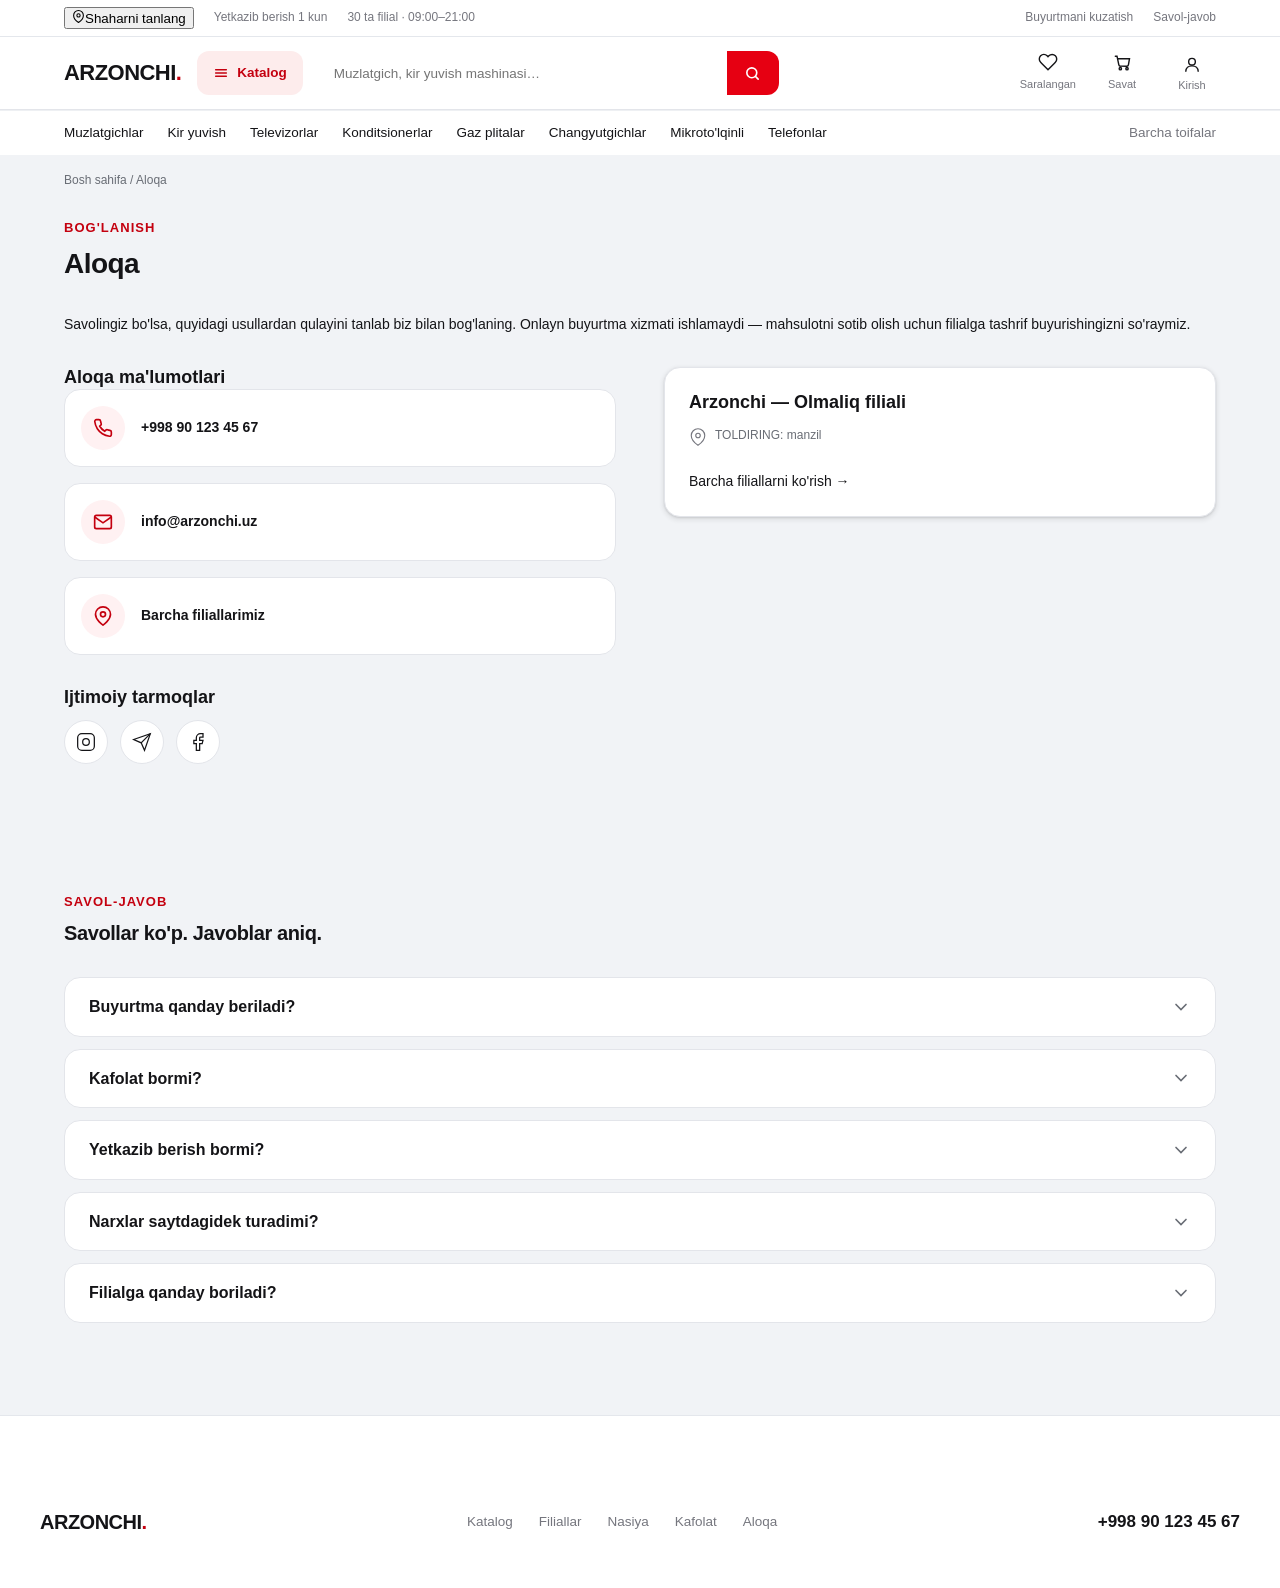
==== aloqa.html @ 521cc1b5 "Arzonchi sayti — Vercel uchun (statik, mijoz ma'lumotisiz)" ====
<!DOCTYPE html>
<html lang="uz">
<head>
  <meta charset="UTF-8">
  <meta name="viewport" content="width=device-width, initial-scale=1.0">
  <title>Aloqa — Arzonchi</title>
  <meta name="description" content="Arzonchi bilan bog'lanish — telefon, elektron pochta va ijtimoiy tarmoqlar orqali murojaat qiling.">
  <link rel="stylesheet" href="css/style.css">
  <link rel="stylesheet" href="css/ilova.css">
</head>
<body data-sahifa="aloqa">

  <!-- ══ XIZMAT QATORI (Dizayner TZ 03) ══ -->
  <div class="xizmat-qatori">
    <div class="konteyner xizmat-ichki">
      <div class="xizmat-chap">
        <button type="button" class="xizmat-shahar" data-shahar-tugma aria-label="Shaharni tanlash"><svg width="13" height="13" viewBox="0 0 24 24" fill="none" stroke="currentColor" stroke-width="2"><path d="M21 10c0 7-9 13-9 13s-9-6-9-13a9 9 0 0 1 18 0z"/><circle cx="12" cy="10" r="3"/></svg><span data-manzil-matn>Toshkent</span></button>
        <span>Yetkazib berish 1 kun</span>
        <span>30 ta filial · 09:00–21:00</span>
      </div>
      <div class="xizmat-ong">
        <a href="savat.html">Buyurtmani kuzatish</a>
        <a href="aloqa.html">Savol-javob</a>
      </div>
    </div>
  </div>

  <!-- ══ HEADER (Katalog tugmasi + qidiruv header ichida) ══ -->
  <header class="sayt-header">
    <div class="konteyner header-ichki">
      <a href="index.html" class="logo" aria-label="Arzonchi bosh sahifasi">ARZONCHI<span class="logo-nuqta">.</span></a>
      <a href="katalog.html" class="katalog-tugma"><svg width="16" height="16" viewBox="0 0 24 24" fill="none" stroke="currentColor" stroke-width="2.2" stroke-linecap="round"><path d="M4 7h16M4 12h16M4 17h16"/></svg>Katalog</a>
      <form class="header-qidiruv" action="katalog.html" method="get" role="search">
        <input type="search" name="q" placeholder="Muzlatgich, kir yuvish mashinasi…" aria-label="Qidiruv">
        <button type="submit" aria-label="Qidirish"><svg width="17" height="17" viewBox="0 0 24 24" fill="none" stroke="currentColor" stroke-width="2.3" stroke-linecap="round"><circle cx="11" cy="11" r="7"/><path d="M20 20l-3.5-3.5"/></svg></button>
      </form>
      <div class="header-bosh"></div>
      <div class="header-ong">
        <a href="saralangan.html" class="dokon-ikonka" aria-label="Saralanganlar">
          <svg viewBox="0 0 24 24" fill="none" stroke="currentColor" stroke-width="1.7"><path d="M20.84 4.61a5.5 5.5 0 0 0-7.78 0L12 5.67l-1.06-1.06a5.5 5.5 0 0 0-7.78 7.78l1.06 1.06L12 21.23l7.78-7.78 1.06-1.06a5.5 5.5 0 0 0 0-7.78z"/></svg><span>Saralangan</span><span class="dokon-badge" data-saralangan-soni hidden>0</span>
        </a>
        <a href="savat.html" class="dokon-ikonka" aria-label="Savat">
          <svg viewBox="0 0 24 24" fill="none" stroke="currentColor" stroke-width="1.7" stroke-linecap="round"><path d="M4 5h2l2.2 10.4a2 2 0 0 0 2 1.6h7.5a2 2 0 0 0 2-1.6L21 8H7"/><circle cx="10" cy="20" r="1.4"/><circle cx="18" cy="20" r="1.4"/></svg><span>Savat</span><span class="dokon-badge" data-savat-soni hidden>0</span>
        </a>
        <button type="button" class="dokon-ikonka" data-hisob-tugma aria-label="Hisobim">
          <svg viewBox="0 0 24 24" fill="none" stroke="currentColor" stroke-width="1.7"><circle cx="12" cy="8" r="4"/><path d="M4.5 20c0-4.4 3.4-7 7.5-7s7.5 2.6 7.5 7"/></svg><span data-hisob-nom>Kirish</span>
        </button>
        <button type="button" class="hamburger-tugma" aria-label="Menyuni ochish" aria-expanded="false">
          <svg class="ikon-och" width="24" height="24" viewBox="0 0 24 24" fill="none" stroke="currentColor" stroke-width="2" stroke-linecap="round"><line x1="3" y1="6" x2="21" y2="6"/><line x1="3" y1="12" x2="21" y2="12"/><line x1="3" y1="18" x2="21" y2="18"/></svg>
          <svg class="ikon-yop" width="24" height="24" viewBox="0 0 24 24" fill="none" stroke="currentColor" stroke-width="2" stroke-linecap="round"><line x1="18" y1="6" x2="6" y2="18"/><line x1="6" y1="6" x2="18" y2="18"/></svg>
        </button>
      </div>
    </div>
  </header>

  <!-- ══ KATEGORIYA QATORI ══ -->
  <nav class="kategoriya-qatori" aria-label="Kategoriyalar">
    <div class="konteyner kategoriya-ichki">
      <a href="katalog.html?kategoriya=muzlatgich">Muzlatgichlar</a>
      <a href="katalog.html?kategoriya=kir-yuvish-mashinasi">Kir yuvish</a>
      <a href="katalog.html?kategoriya=televizor">Televizorlar</a>
      <a href="katalog.html?kategoriya=konditsioner">Konditsionerlar</a>
      <a href="katalog.html?kategoriya=gaz-plita">Gaz plitalar</a>
      <a href="katalog.html?kategoriya=changyutgich">Changyutgichlar</a>
      <a href="katalog.html?kategoriya=mikrotolqinli-pech">Mikroto'lqinli</a>
      <a href="katalog.html?kategoriya=telefon">Telefonlar</a>
      <a href="katalog.html" class="kategoriya-barcha">Barcha toifalar</a>
    </div>
  </nav>

  <div class="konteyner">
    <div class="breadcrumb"><a href="index.html">Bosh sahifa</a> / Aloqa</div>
  </div>

  <section class="bolim bolim-tepasi-kichik">
    <div class="konteyner">
      <div class="bolim-sarlavha">
        <div class="bolim-sarlavha-matn">
          <span class="bolim-yorliq">Bog'lanish</span>
          <h1>Aloqa</h1>
        </div>
      </div>
      <p>Savolingiz bo'lsa, quyidagi usullardan qulayini tanlab biz bilan bog'laning. Onlayn buyurtma xizmati ishlamaydi — mahsulotni sotib olish uchun filialga tashrif buyurishingizni so'raymiz.</p>

      <div class="ikki-ustun oraliq-ustki-katta">
        <div>
          <h3>Aloqa ma'lumotlari</h3>
          <div class="aloqa-royxat">
            <a href="tel:+998901234567" class="aloqa-band">
              <span class="aloqa-ikon">
                <svg width="20" height="20" viewBox="0 0 24 24" fill="none" stroke="currentColor" stroke-width="2"><path d="M22 16.92v3a2 2 0 0 1-2.18 2 19.79 19.79 0 0 1-8.63-3.07 19.5 19.5 0 0 1-6-6 19.79 19.79 0 0 1-3.07-8.67A2 2 0 0 1 4.11 2h3a2 2 0 0 1 2 1.72c.13.96.36 1.9.7 2.81a2 2 0 0 1-.45 2.11L8.09 9.91a16 16 0 0 0 6 6l1.27-1.27a2 2 0 0 1 2.11-.45c.91.34 1.85.57 2.81.7A2 2 0 0 1 22 16.92z"/></svg>
              </span>
              <span>+998 90 123 45 67</span>
            </a>
            <a href="mailto:info@arzonchi.uz" class="aloqa-band">
              <span class="aloqa-ikon">
                <svg width="20" height="20" viewBox="0 0 24 24" fill="none" stroke="currentColor" stroke-width="2"><rect x="2" y="4" width="20" height="16" rx="2"/><path d="m22 6-10 7L2 6"/></svg>
              </span>
              <span>info@arzonchi.uz</span>
            </a>
            <a href="filiallar.html" class="aloqa-band">
              <span class="aloqa-ikon">
                <svg width="20" height="20" viewBox="0 0 24 24" fill="none" stroke="currentColor" stroke-width="2"><path d="M21 10c0 7-9 13-9 13s-9-6-9-13a9 9 0 0 1 18 0z"/><circle cx="12" cy="10" r="3"/></svg>
              </span>
              <span>Barcha filiallarimiz</span>
            </a>
          </div>

          <h3 class="oraliq-ustki-katta">Ijtimoiy tarmoqlar</h3>
          <div class="ijtimoiy-tarmoq-royxat">
            <a href="#" aria-label="Instagram"><svg width="20" height="20" viewBox="0 0 24 24" fill="none" stroke="currentColor" stroke-width="1.5"><rect x="2" y="2" width="20" height="20" rx="5"/><circle cx="12" cy="12" r="4"/><line x1="17.5" y1="6.5" x2="17.5" y2="6.5"/></svg></a>
            <a href="#" aria-label="Telegram"><svg width="20" height="20" viewBox="0 0 24 24" fill="none" stroke="currentColor" stroke-width="1.5"><path d="m22 2-7 20-4-9-9-4Z"/><path d="M22 2 11 13"/></svg></a>
            <a href="#" aria-label="Facebook"><svg width="20" height="20" viewBox="0 0 24 24" fill="none" stroke="currentColor" stroke-width="1.5"><path d="M18 2h-3a5 5 0 0 0-5 5v3H7v4h3v8h4v-8h3l1-4h-4V7a1 1 0 0 1 1-1h3Z"/></svg></a>
          </div>
        </div>

        <div id="aloqa-xarita-blok" class="filial-karta">
          <!-- js/umumiy.js orqali js/malumotlar-filial.js asosida to'ldiriladi -->
        </div>
      </div>
    </div>
  </section>

  <section class="bolim">
    <div class="konteyner">
      <div class="bolim-sarlavha">
        <div class="bolim-sarlavha-matn">
          <span class="bolim-yorliq">Savol-javob</span>
          <!-- KONTENT EGASI TASDIQLAYDI: sarlavha namunasi -->
          <h2>Savollar ko'p. Javoblar aniq.</h2>
        </div>
      </div>
      <div class="faq-royxat">
        <details class="faq-band">
          <summary>Buyurtma qanday beriladi?<svg class="faq-chevron" width="20" height="20" viewBox="0 0 24 24" fill="none" stroke="currentColor" stroke-width="2" stroke-linecap="round"><path d="m6 9 6 6 6-6"/></svg></summary>
          <div class="faq-javob">
            <!-- KONTENT EGASI TASDIQLAYDI -->
            <p>Saytda onlayn buyurtma yo'q — bu vitrina. Mahsulotni tanlang, "Qo'ng'iroq qilish" tugmasi orqali bog'laning yoki yaqin filialga keling.</p>
          </div>
        </details>
        <details class="faq-band">
          <summary>Kafolat bormi?<svg class="faq-chevron" width="20" height="20" viewBox="0 0 24 24" fill="none" stroke="currentColor" stroke-width="2" stroke-linecap="round"><path d="m6 9 6 6 6-6"/></svg></summary>
          <div class="faq-javob">
            <!-- KONTENT EGASI TASDIQLAYDI -->
            <p>Ha. Barcha mahsulotlar ishlab chiqaruvchining rasmiy kafolati bilan sotiladi.</p>
          </div>
        </details>
        <details class="faq-band">
          <summary>Yetkazib berish bormi?<svg class="faq-chevron" width="20" height="20" viewBox="0 0 24 24" fill="none" stroke="currentColor" stroke-width="2" stroke-linecap="round"><path d="m6 9 6 6 6-6"/></svg></summary>
          <div class="faq-javob">
            <!-- KONTENT EGASI TASDIQLAYDI -->
            <p>Mahsulotni filialdan olib ketishingiz mumkin. Yetkazib berish sharti filial bilan kelishiladi.</p>
          </div>
        </details>
        <details class="faq-band">
          <summary>Narxlar saytdagidek turadimi?<svg class="faq-chevron" width="20" height="20" viewBox="0 0 24 24" fill="none" stroke="currentColor" stroke-width="2" stroke-linecap="round"><path d="m6 9 6 6 6-6"/></svg></summary>
          <div class="faq-javob">
            <!-- KONTENT EGASI TASDIQLAYDI -->
            <p>Saytdagi narx va qoldiq muntazam yangilanib turadi; aniq narxni filialda ham tasdiqlab olasiz.</p>
          </div>
        </details>
        <details class="faq-band">
          <summary>Filialga qanday boriladi?<svg class="faq-chevron" width="20" height="20" viewBox="0 0 24 24" fill="none" stroke="currentColor" stroke-width="2" stroke-linecap="round"><path d="m6 9 6 6 6-6"/></svg></summary>
          <div class="faq-javob">
            <!-- KONTENT EGASI TASDIQLAYDI -->
            <p>Filiallar sahifasida har filialning telefoni va joylashuv havolasi (Telegram/xarita) berilgan.</p>
          </div>
        </details>
      </div>
    </div>
  </section>

  <footer class="sayt-footer sayt-footer--yangi">
    <div class="konteyner footer-yangi-ichki">
      <div class="footer-yangi-logo">ARZONCHI<span class="logo-nuqta">.</span></div>
      <nav class="footer-yangi-havola" aria-label="Footer havolalar">
        <a href="katalog.html">Katalog</a>
        <a href="filiallar.html">Filiallar</a>
        <a href="katalog.html">Nasiya</a>
        <a href="biz-haqimizda.html">Kafolat</a>
        <a href="aloqa.html">Aloqa</a>
      </nav>
      <a href="tel:+998901234567" class="footer-yangi-tel">+998 90 123 45 67</a>
    </div>
  </footer>

  <script src="js/malumotlar-mahsulot.js"></script>
  <script src="js/malumotlar-kategoriya.js"></script>
  <script src="js/malumotlar-filial.js"></script>
  <script src="js/malumotlar-qoshimcha.js"></script>
  <script src="js/umumiy.js"></script>
  <script src="js/do-kon.js"></script>
  <script src="js/qidiruv.js"></script>
  <script src="js/ilova.js"></script>
  <script src="js/harakat.js"></script>
  <nav class="mobil-panel" aria-label="Tezkor navigatsiya">
    <a href="index.html" data-mobil="bosh">
      <svg viewBox="0 0 24 24" fill="none" stroke="currentColor" stroke-width="2"><path d="M3 9l9-7 9 7v11a2 2 0 0 1-2 2H5a2 2 0 0 1-2-2z"/><polyline points="9 22 9 12 15 12 15 22"/></svg>
      <span>Bosh sahifa</span>
    </a>
    <a href="katalog.html" data-mobil="katalog">
      <svg viewBox="0 0 24 24" fill="none" stroke="currentColor" stroke-width="2"><line x1="3" y1="6" x2="21" y2="6"/><line x1="3" y1="12" x2="21" y2="12"/><line x1="3" y1="18" x2="21" y2="18"/></svg>
      <span>Katalog</span>
    </a>
    <a href="saralangan.html" data-mobil="saralangan">
      <svg viewBox="0 0 24 24" fill="none" stroke="currentColor" stroke-width="2"><path d="M20.84 4.61a5.5 5.5 0 0 0-7.78 0L12 5.67l-1.06-1.06a5.5 5.5 0 0 0-7.78 7.78l1.06 1.06L12 21.23l7.78-7.78 1.06-1.06a5.5 5.5 0 0 0 0-7.78z"/></svg>
      <span>Saralangan</span>
      <span class="dokon-badge" data-saralangan-soni hidden>0</span>
    </a>
    <a href="savat.html" data-mobil="savat">
      <svg viewBox="0 0 24 24" fill="none" stroke="currentColor" stroke-width="2"><circle cx="9" cy="21" r="1"/><circle cx="20" cy="21" r="1"/><path d="M1 1h4l2.68 13.39a2 2 0 0 0 2 1.61h9.72a2 2 0 0 0 2-1.61L23 6H6"/></svg>
      <span>Savat</span>
      <span class="dokon-badge" data-savat-soni hidden>0</span>
    </a>
    <a href="#" data-hisob-tugma data-mobil="hisob">
      <svg viewBox="0 0 24 24" fill="none" stroke="currentColor" stroke-width="2"><path d="M20 21v-2a4 4 0 0 0-4-4H8a4 4 0 0 0-4 4v2"/><circle cx="12" cy="7" r="4"/></svg>
      <span data-hisob-nom>Kirish</span>
    </a>
  </nav>
</body>
</html>
---- css/style.css ----
/* =======================================================================
   ARZONCHI — UMUMIY STIL FAYLI (css/style.css)
   Brend: Light Premium / Bold Red Accent — qizil (#E60012) + oq + qora.
   Barcha sahifalar shu bitta faylni ishlatadi.
   ======================================================================= */

/* -----------------------------------------------------------------
   0. RESET / ASOS
------------------------------------------------------------------ */
*,
*::before,
*::after {
  box-sizing: border-box;
}

html {
  scroll-behavior: smooth;
}

body {
  margin: 0;
  overflow-x: hidden;
}

img {
  max-width: 100%;
  display: block;
}

a {
  text-decoration: none;
  color: inherit;
}

ul {
  margin: 0;
  padding: 0;
  list-style: none;
}

button {
  font-family: inherit;
  cursor: pointer;
}

input,
select {
  font-family: inherit;
}

/* -----------------------------------------------------------------
   1. DIZAYN TOKENLARI (o'lchangan qiymatlar — DIZAYN.md, band 2)
------------------------------------------------------------------ */
:root {
  /* ═══════════════ 1-QATLAM: PRIMITIVLAR (xom ranglar) ═══════════════ */
  /* Bu qatlamni komponentlarda TO'G'RIDAN-TO'G'RI ISHLATMANG.           */
  /* Raqam = yorug'lik darajasi: kichik = to'q, katta = och.             */

  /* Qizil shkala — brend.
     ⚠️ IKKITA ROL (DIZAYN.md 14.1, ega tasdig'i 2026-09-09):
       to'ldirilgan YUZA  -> --qizil-50 (#E60012), ustida oq matn 4.80 ✓
       QIZIL MATN/IKONKA  -> --qizil-45 (#C4000F), eng yomon fonda 5.44 ✓
     #E60012 ni MATN qilib ishlatish faqat oq fonda o'tadi (4.80);
     sahifa fonida 4.32, tintda 4.20, yo'lakchada 4.17 — AA dan past.
     Hover YORUG'LASHMAYDI, QORAYADI. */
  --qizil-40:  #B8000E;   /* BOSILGAN holat — oq matn 6.90 */
  --qizil-45:  #C4000F;   /* ★ QIZIL MATN va IKONKA + hover — oq matn 6.26 */
  --qizil-50:  #E60012;   /* ★ BREND — faqat TO'LDIRILGAN YUZA */
  --qizil-55:  #C4000F;   /* BEKOR QILINDI (eski #F5121F, oq matn 4.21 — AA dan past).
                             Eski kod buzilmasin uchun --qizil-45 ga bog'landi. */
  --qizil-90:  #FFD6DA;   /* och tint — chegara/belgi */
  --qizil-97:  #FFF1F2;   /* eng och tint — tanlangan filtr foni */
  --qizil-96:  #FDECEC;   /* TZ tint (XIT/tanlov foni) — yangi, ulanmagan */

  /* Neytral shkala — ozgina sovuq (texnika do'koni hissi, Uzum saboqi) */
  --kul-10:   #0E0F12;
  --kul-15:   #141417;   /* ★ asosiy matn, quyuq bo'lim, footer */
  --kul-25:   #26282E;
  --kul-35:   #45474F;
  --kul-55:   #696D75;   /* ★ ikkinchi darajali matn — eski #6C6D75 kulrang
                            yo'lakchada 4.47 berardi (me'yorga 0.03 yetmasdi);
                            yangisi 4.51 ✓ (DIZAYN.md 14.1) */
  --kul-58:   #75767E;   /* uchinchi darajali matn — OQ yuzada AA (4.52:1) */
  --kul-65:   #8A8B93;   /* "mavjud emas" grafit */
  --kul-75:   #B9BAC2;   /* uchinchi darajali (mahsulot kodi) */
  --kul-85:   #D5D7DD;
  --kul-90:   #E3E5EA;   /* chegara */
  --kul-94:   #EDEFF3;   /* kulrang yo'lakcha — tema tugmasi, neytral yorliq
                            (eski #EDEEF2 — TZ 01 §1.1 o'lchoviga keltirildi) */
  --kul-96:   #F1F3F6;   /* ★ sahifa foni (TZ 01 §1.1 o'lchovi) */
  --kul-97:   #F4F6F8;   /* yuza-ichki (ikkilamchi blok, stepper) — TZ */
  --kul-98:   #FAFBFC;   /* yuza-yumshoq (zebra, bo'sh holat) — TZ (eski #F8F9FB) */
  --kul-100:  #FFFFFF;   /* ★ kartochka/sirt */

  /* Yordamchi — FAQAT yorliqlar uchun (qizil byudjetini yemasin) */
  --sariq-50:  #FFB020;  /* yulduzcha, "KAM QOLDI" — ustidagi matn DOIM qora */
  --sariq-95:  #FFF6E5;
  --yashil-45: #0B7A58;  /* ★ TEJAM/"Bepul"/"Punktda" MATNI — oq 4.72 ✓ */
  --yashil-50: #12A150;  /* faqat TO'LDIRILGAN YUZA/ikonka — matn uchun 3.37 ✗ */
  --yashil-95: #E4F5EE;

  /* Holat ranglari (TZ 01 §1.4) — matn/fon juftligi, hammasi AA dan o'tgan */
  --ogoh-matn:    #A34A0A;  --ogoh-fon:    #FFF1E8;   /* 5.37 */
  --ogoh-sarlavha:#7A3A08;                            /* 7.80 */
  --nasiya-matn:  #6B5320;  --nasiya-fon:  #FFF7E8;   /* 6.84 */
  --tayyor-matn:  #8A5A00;  --tayyor-fon:  #FFF4DC;   /* 5.43 */
  --yolda-matn:   #1560BF;  --yolda-fon:   #EAF3FF;   /* 5.43 */
  --neytral-matn: #55585F;  --neytral-fon: #EDEFF3;   /* 6.19 */

  /* Ataylab past kontrast — o'chirilgan boshqaruvlar (WCAG 1.4.3 ozod qiladi).
     ⛔ BULARNI "TUZATMANG": aks holda element ishlaydigandek ko'rinadi. */
  --ochiq-matn:   #B0B5BD;   /* mavjud emas varianti, ishlamaydigan maydon */
  --ochiq-belgi:  #C3C7CE;   /* o'chgan −/+ tugmasi */

  /* ═══════════════ 2-QATLAM: SEMANTIK (rangning VAZIFASI) ═══════════════ */
  /* Komponentlar FAQAT shu qatlamni ishlatadi.                            */

  /* — Yuzalar: chuqurlik soya bilan emas, POG'ONA bilan (Material 3 saboqi) */
  --yuza-sahifa:      var(--kul-96);   /* <body> */
  --yuza-karta:       var(--kul-100);  /* kartochka, panel */
  --yuza-ikkilamchi:  var(--kul-97);   /* ichki blok — #F4F6F8 (TZ yuza-ichki) */
  --yuza-yumshoq:     var(--kul-98);   /* #FAFBFC — zebra, bo'sh holat (TZ) */
  --yuza-uchinchi:    var(--kul-94);   /* rasm o'rni, skeleton */
  --yuza-quyuq:       var(--kul-15);   /* footer, quyuq bo'lim */

  /* — Matn (har fon uchun "on-" jufti bor — kontrast avtomatik to'g'ri) */
  --matn-asosiy-rang:   var(--kul-15);
  --matn-ikkinchi:      var(--kul-55);
  --matn-uchinchi:      var(--kul-58);   /* eski qiymat edi: var(--kul-75), 1.93:1 — endi 4.52:1 */
  --matn-bezak-raqam:   var(--kul-65);   /* YANGI: katta/qalin dekorativ raqam uchun (3.08:1) */
  --matn-qizil-ustida:  var(--kul-100);              /* on-red */
  --matn-quyuq-ustida:  var(--kul-100);              /* on-dark, 1-daraja */
  --matn-quyuq-ustida-2: rgba(255, 255, 255, 0.70);  /* on-dark, 2-daraja */
  /* ⚠️ Qizil MATN har doim --qizil-45 (#C4000F). --qizil-50 faqat yuza. */
  --matn-qizil:       var(--qizil-45);  /* ★ har qanday qizil yozuv va SVG shtrix */
  --matn-tejam:       var(--qizil-45);  /* chegirma foizi, "arzonlashdi" — MATN */
  --matn-tejam-yashil: var(--yashil-45); /* tejam summasi, "Bepul", "Punktda" */

  /* — Chegaralar */
  --chegara-nozik:    var(--kul-90);
  --chegara-kuchli:   var(--kul-85);
  --chegara-fokus:    var(--qizil-50);

  /* — Tugma: ASOSIY (qizil) — 4 holat majburiy */
  --tugma-asosiy-rest:      var(--qizil-50);   /* oq matn 4.80 */
  --tugma-asosiy-hover:     var(--qizil-45);   /* QORAYADI — oq matn 6.26 */
  --tugma-asosiy-pressed:   var(--qizil-40);   /* yanada to'q — oq matn 6.90 */
  --tugma-asosiy-ochiq:     var(--kul-85);     /* disabled */
  --tugma-asosiy-matn:      var(--matn-qizil-ustida);

  /* — Tugma: IKKILAMCHI (shaffof qora — har fonda moslashadi, Uzum saboqi) */
  --tugma-ikki-rest:     rgba(20, 20, 23, 0.06);
  --tugma-ikki-hover:    rgba(20, 20, 23, 0.10);
  --tugma-ikki-pressed:  rgba(20, 20, 23, 0.14);
  --tugma-ikki-matn:     var(--matn-asosiy-rang);

  /* — Umumiy holat qatlami (istalgan bosiladigan element uchun) */
  --holat-hover:    rgba(20, 20, 23, 0.05);
  --holat-pressed:  rgba(20, 20, 23, 0.10);

  /* — Yorliqlar (badge) */
  --yorliq-yangi-fon:    var(--kul-15);    --yorliq-yangi-matn:    var(--kul-100);
  --yorliq-xit-fon:      var(--qizil-97);  --yorliq-xit-matn:      var(--qizil-45);  /* 4.37->5.70 AA (TZ 01) */
  --yorliq-kam-fon:      var(--sariq-50);  --yorliq-kam-matn:      var(--kul-15);
  --yorliq-yoq-fon:      var(--kul-94);    --yorliq-yoq-matn:      var(--kul-65);

  /* "Mavjud emas" — brend qizildan ATAYLAB farqli, neytral grafit (band 9) */
  --rang-mavjud-emas:      var(--kul-65);
  --rang-mavjud-emas-fon:  var(--kul-94);

  /* ============ SOYALAR — atigi IKKITA retsept ============ */
  /* Qoida: kartochkada SOYA YO'Q. Soya faqat "suzuvchi" narsalarda:      */
  /* dropdown, modal, sticky header, rasm ustidagi yorliq.                */
  --soya-suzuvchi: 0 2px 4px 2px rgba(20, 20, 23, 0.06),
                   0 1px 2px 0 rgba(20, 20, 23, 0.12);
  --soya-modal:    0 12px 32px -8px rgba(20, 20, 23, 0.28);

  /* ============ SHRIFT ============ */
  --shrift-asosiy: Inter, -apple-system, BlinkMacSystemFont, "Segoe UI", Roboto,
    "Helvetica Neue", Arial, sans-serif;

  /* O'lcham shkalasi (desktop) — v3: marketpleys shkalasi. */
  --matn-h1: 1.75rem;             /* 28px, 700 — bo'lim sarlavhasi ("Mashhur") */
  --matn-h2: 1.25rem;             /* 20px, 700 — katalog/sahifa sarlavhasi */
  --matn-h3: 1.125rem;            /* 18px, 700 — mahsulot sahifasi nomi */
  --matn-h4: 1rem;                /* 16px, 600 — blok sarlavhasi */
  --matn-asosiy: 0.875rem;        /* 14px, 400 — asosiy o'qish o'lchami */
  --matn-kichik: 0.75rem;         /* 12px, 400 */
  --matn-narx-katta: 1.75rem;     /* 28px, 800 — mahsulot sahifasi narxi */
  --matn-narx-kichik: 1.125rem;   /* 18px, 700 — kartochka narxi */
  --matn-nom-karta: 0.8125rem;    /* 13px, 400 — kartochkada mahsulot nomi */
  --matn-yorliq: 0.625rem;        /* 10px, 700, UPPERCASE, tracking 0.04em */
  --matn-eyebrow: 0.8125rem;      /* 13px, 700, UPPERCASE, tracking 0.08em */
  --matn-wordmark: clamp(2.5rem, 6vw, 4.5rem); /* 40-72px — FAQAT bosh sahifa hero */

  /* ============ LAYOUT / ORALIQLAR (8px shkala) ============ */
  --konteyner-max: 1200px;
  --konteyner-padding: 24px;
  --oraliq-1: 4px;
  --oraliq-2: 8px;
  --oraliq-3: 12px;
  --oraliq-4: 16px;
  --oraliq-5: 24px;
  --oraliq-6: 32px;
  --oraliq-7: 48px;
  --oraliq-8: 64px;

  /* ============ RADIUS — v3: ICHMA-ICH KAMAYADI ============ */
  --radius-blok: 24px;        /* katta panel, quyuq bo'lim, hero */
  --radius-kartochka: 16px;   /* mahsulot/filial kartochkasi (TZ 01 §3: eski 20px) */
  --radius-rasm: 12px;        /* kartochka ichidagi rasm */
  --radius-tugma: 12px;       /* ★ PILL EMAS. Marketpleys tugmasi yumaloq-burchakli */
  --radius-maydon: 12px;      /* input, select, qidiruv qutisi */
  --radius-yorliq: 6px;       /* badge, kichik belgi */
  --radius-chip: 999px;       /* YAGONA pill istisnosi: filtr chiplari */

  /* ============ TEZLIK ============ */
  --tezlik: 0.2s ease;
  --tezlik-tez: 0.15s ease;

  /* ═══════════ TZ QO'SHIMCHA TOKENLARI (B1 — TZ 01 to'liq qamrovi) ═══════════ */
  /* Additiv: mavjud tokenlar O'ZGARMAYDI. Bular TZ ning kengaytirilgan     */
  /* chegara/soya/oraliq/radius shkalasini qo'shadi — B2 komponentlari       */
  /* shulardan foydalanadi. Ko'zga ko'rinadigan o'zgarish YO'Q (ulanmagan). */

  /* — Chegara: 2 → 7 daraja (TZ 01 §2) */
  --chegara-ichki:   1px solid #EEF0F3;            /* ajratgich, jadval qatori */
  --chegara-bolim:   1px solid #E4E7EC;            /* header/footer ajratgichi */
  --chegara-belgi:   1.5px solid #C6CBD3;          /* bo'sh checkbox/radio */
  --chegara-faol:    1.5px solid var(--qizil-50);  /* tanlangan maydon, stepper */
  --chegara-qora:    1.5px solid var(--kul-15);    /* tanlangan variant chipi */

  /* — Fokus halqasi (TZ 01 §1.2, §4) */
  --qizil-halqa:  rgba(230, 0, 18, 0.13);
  --fokus:        0 0 0 3px var(--qizil-halqa);                          /* kiritish maydoni */
  --fokus-tugma:  0 0 0 3px var(--kul-100), 0 0 0 5.5px var(--qizil-50); /* klaviatura fokusi */

  /* — Soya: 2 → 7 retsept (TZ 01 §4). Kartochka HOVER soyasi ATAYLAB
       ulanmagan (--soya-brend: none) — Dizayner qarori, TZ bilan ziddiyat. */
  --soya-mayda:   0 1px 2px rgba(20, 20, 23, 0.12);
  --soya-karta:   0 4px 16px rgba(20, 20, 23, 0.08);
  --soya-hover:   0 10px 26px rgba(20, 20, 23, 0.13);   /* TAYYOR, kartochkaga ULANMAGAN */
  --soya-varaq:   0 -8px 28px rgba(20, 20, 23, 0.16);
  --bosilgan:     inset 0 2px 5px rgba(0, 0, 0, 0.22);

  /* — Oraliq: 8px grid + TZ "tabiiy" darajalari (TZ 01 §6, additiv) */
  --oraliq-5px:  5px;   --oraliq-9px:  9px;    --oraliq-10px: 10px;
  --oraliq-11px: 11px;  --oraliq-14px: 14px;   --oraliq-20px: 20px;

  /* — Radius: TZ 01 §3 to'liq shkalasi (additiv; --radius-kartochka 20px
       o'zgarmadi — ega "oldin/keyin" ko'rishi kerak) */
  --radius-8:  8px;   --radius-9:  9px;    --radius-10: 10px;
  --radius-11: 11px;  --radius-14: 14px;   --radius-18: 18px;  --radius-22: 22px;

  /* — TZ nomli ko'priklar: TZ matnidagi nomlar bevosita ishlasin
       (TZ §8: "DIZAYN.md — qonun, TZ nomlari faqat o'qish uchun") */
  --qizil:        var(--qizil-50);
  --qizil-matn:   var(--qizil-45);
  --qizil-hover:  var(--qizil-40);
  --qizil-tint:   var(--qizil-96);
  --matn-1:       var(--matn-asosiy-rang);
  --matn-2:       var(--matn-ikkinchi);
  --matn-3:       #55585F;
  --matn-bosh:    var(--kul-58);
  --matn-teskari: var(--matn-qizil-ustida);
  --yuza-ichki:   var(--yuza-ikkilamchi);
  --yuza-yolak:   var(--kul-94);
  --yuza-qora:    var(--kul-15);
  --chg-ichki:    var(--chegara-ichki);
  --chg-tashqi:   1px solid #DDE1E7;
  --chg-kuchli:   1.5px solid #DDE1E7;
  --chg-bolim:    var(--chegara-bolim);
  --chg-belgi:    var(--chegara-belgi);
  --chg-faol:     var(--chegara-faol);
  --chg-qora:     var(--chegara-qora);
  --r-dumaloq:    999px;
  --r-katta:      16px;
  --r-orta:       12px;
  --r-kichik:     11px;
  --r-mayda:      9px;
  --r-yorliq:     6px;

  /* ═══════════ KO'CHISH KO'PRIGI (eski nomlar — vaqtinchalik) ═══════════ */
  /* Mavjud style.css eski nomlarni ishlatadi. Ularni birdan olib tashlasak
     sayt buziladi. Shuning uchun eski nomlar yangisiga BOG'LANADI.
     ⛔ YANGI kodda bu nomlarni ISHLATMANG. */
  --rang-brend:        var(--qizil-50);
  --rang-brend-tuq:    var(--qizil-45);
  --rang-brend-tint:   var(--qizil-97);
  --oq:                var(--kul-100);
  --qora:              var(--kul-15);
  --fon-sahifa:        var(--yuza-sahifa);
  --chegara:           var(--chegara-nozik);
  --radius-teg:        var(--radius-yorliq);
  /* Gradientlar bekor qilindi (marketpleysda gradient yo'q) — tekis rangga */
  --gradient-kartochka: var(--yuza-karta);
  --gradient-panel:     var(--yuza-karta);
  --gradient-hero:      linear-gradient(172deg, var(--qizil-97), var(--kul-100) 70%);
  /* Eski soyalar → yangi ikkitaga */
  --soya-kichik:       var(--soya-suzuvchi);
  --soya-orta:         var(--soya-suzuvchi);
  --soya-katta:        var(--soya-modal);
  --soya-brend:        none;
  --soya-brend-hover:  none;
}

body {
  font-family: var(--shrift-asosiy);
  color: var(--qora);
  background: var(--fon-sahifa);
  font-size: var(--matn-asosiy);
  line-height: 1.6;
}

h1, h2, h3, h4 {
  margin: 0;
  line-height: 1.2;
  font-weight: 800;
  letter-spacing: -0.02em;
}

h1 { font-size: var(--matn-h1); }
h2 { font-size: var(--matn-h2); }
h3 { font-size: var(--matn-h3); font-weight: 700; letter-spacing: normal; }
h4 { font-size: var(--matn-h4); font-weight: 700; letter-spacing: normal; }

p {
  margin: 0 0 var(--oraliq-4) 0;
}

/* -----------------------------------------------------------------
   2. LAYOUT YORDAMCHILARI
------------------------------------------------------------------ */
.konteyner {
  max-width: var(--konteyner-max);
  margin: 0 auto;
  padding: 0 var(--konteyner-padding);
}

.bolim {
  padding: var(--oraliq-8) 0;
}

.bolim-tepasi-kichik {
  padding-top: var(--oraliq-3);
}

.bolim-sarlavha {
  display: flex;
  align-items: center;
  justify-content: space-between;
  gap: var(--oraliq-4);
  margin-bottom: var(--oraliq-6);
  flex-wrap: wrap;
}

.matn-markaz {
  text-align: center;
}

.bolim-sarlavha-markaz {
  justify-content: center;
  text-align: center;
  flex-direction: column;
}

/* Bo'lim yorlig'i (eyebrow) — har bo'lim shu bilan boshlanadi */
.bolim-yorliq {
  display: block;
  color: var(--matn-qizil);
  font-size: var(--matn-eyebrow);
  font-weight: 700;
  text-transform: uppercase;
  letter-spacing: 0.08em;
  margin-bottom: var(--oraliq-2);
}

.bolim-sarlavha-matn {
  min-width: 0;
}

.bolim-sarlavha .havola-korish {
  color: var(--matn-qizil);
  font-weight: 600;
  white-space: nowrap;
}

.bolim-sarlavha .havola-korish:hover {
  text-decoration: underline;
}

.breadcrumb {
  font-size: var(--matn-kichik);
  color: var(--matn-ikkinchi);
  padding: var(--oraliq-4) 0;
}

/* v3 qizil-auditi (3.7): breadcrumb neytral — qizil faqat CTA,
   eyebrow, faol-holat va wordmark nuqtasi uchun band */
.breadcrumb a {
  color: var(--matn-ikkinchi);
}

.breadcrumb a:hover {
  color: var(--qora);
  text-decoration: underline;
}

/* -----------------------------------------------------------------
   3. TUGMALAR
------------------------------------------------------------------ */
.tugma {
  display: inline-flex;
  align-items: center;
  justify-content: center;
  gap: var(--oraliq-2);
  padding: 14px 28px;
  border-radius: var(--radius-tugma);
  font-size: var(--matn-asosiy);
  font-weight: 700;
  border: 1px solid transparent;
  transition: background var(--tezlik), color var(--tezlik), transform var(--tezlik),
    border-color var(--tezlik), box-shadow var(--tezlik);
  white-space: nowrap;
}

.tugma-asosiy {
  background: var(--rang-brend);
  color: var(--oq);
}

.tugma-asosiy:hover {
  background: var(--rang-brend-tuq);          /* #C4000F */
  transform: translateY(-1px);
  box-shadow: 0 6px 16px rgba(230, 0, 18, 0.30);  /* TZ K1 hover porlash */
}

.tugma-asosiy:active {
  background: var(--qizil-40);                /* #B8000E */
  transform: translateY(1px);
  box-shadow: var(--bosilgan);               /* inset — TZ K1 */
}

.tugma-asosiy:focus-visible {
  outline: none;
  box-shadow: var(--fokus-tugma);            /* oq+qizil qo'sh halqa (TZ K1) */
}

.tugma-asosiy[disabled],
.tugma-asosiy:disabled {
  background: var(--kul-94); color: #A8ADB5;
  cursor: not-allowed; transform: none; box-shadow: none;
}

.tugma-ikkilamchi {
  background: var(--oq);
  color: var(--qora);
  border-color: var(--chegara);
}

.tugma-ikkilamchi:hover {
  border-color: var(--qora);
  background: var(--fon-sahifa);
}

.tugma-qongiroq {
  padding: 16px 32px;
  font-size: 1.05rem;
}

.tugma-kichik {
  padding: 8px 18px;
  font-size: var(--matn-kichik);
}

.tugma-toliq {
  width: 100%;
}

/* -----------------------------------------------------------------
   4. HEADER
------------------------------------------------------------------ */
.sayt-header {
  position: sticky;
  top: 0;
  z-index: 100;
  background: var(--oq);
  border-bottom: 1px solid var(--chegara);
}

.header-ichki {
  display: flex;
  align-items: center;
  justify-content: space-between;
  gap: var(--oraliq-5);
  padding-top: var(--oraliq-3);
  padding-bottom: var(--oraliq-3);
}

.logo {
  font-size: 1.25rem;
  font-weight: 800;
  letter-spacing: -0.01em;
  text-transform: uppercase;
  color: var(--qora);
  flex-shrink: 0;
}

.logo-nuqta {
  color: var(--matn-qizil);
}

.header-nav {
  display: flex;
  align-items: center;
  gap: var(--oraliq-6);
}

.header-nav a {
  position: relative;
  font-weight: 600;
  color: var(--qora);
  padding: var(--oraliq-2) 0;
  transition: color var(--tezlik);
}

.header-nav a:hover {
  color: var(--matn-qizil);
}

.header-nav a.faol {
  color: var(--matn-qizil);
}

.header-nav a.faol::after {
  content: "";
  position: absolute;
  left: 0;
  right: 0;
  bottom: -4px;
  height: 2px;
  background: var(--rang-brend);
  border-radius: var(--radius-tugma);
}

.header-ong {
  display: flex;
  align-items: center;
  gap: var(--oraliq-5);
  flex-shrink: 0;
}

.header-telefon {
  display: flex;
  align-items: center;
  gap: var(--oraliq-2);
  font-weight: 600;
  color: var(--qora);
  white-space: nowrap;
}

.header-telefon:hover {
  color: var(--matn-qizil);
}

.header-telefon svg {
  color: var(--matn-ikkinchi);
}

.hamburger-tugma {
  display: none;
  background: transparent;
  border: none;
  padding: var(--oraliq-2);
  color: var(--qora);
}

.hamburger-tugma .ikon-yop {
  display: none;
}

.hamburger-tugma.ochiq .ikon-och {
  display: none;
}

.hamburger-tugma.ochiq .ikon-yop {
  display: block;
}

/* -----------------------------------------------------------------
   5. HERO
------------------------------------------------------------------ */
.hero {
  min-height: 520px;
  display: flex;
  align-items: center;
  background: var(--gradient-hero);
  color: var(--qora);
}

.hero-ichki {
  max-width: 720px;
  /* Faqat vertikal: gorizontal padding .konteyner'dan keladi (chekka bo'shlig'i
     saqlanadi — mobilda harflar chetga yopishmaydi) */
  padding-top: var(--oraliq-8);
  padding-bottom: var(--oraliq-8);
}

.hero-wordmark {
  display: block;
  font-size: var(--matn-wordmark);
  font-weight: 800;
  letter-spacing: -0.03em;
  text-transform: uppercase;
  line-height: 1;
  color: var(--qora);
  margin-bottom: var(--oraliq-5);
}

.hero-wordmark .logo-nuqta {
  color: var(--matn-qizil);
}

.hero h1 {
  color: var(--qora);
  margin-bottom: var(--oraliq-4);
}

.hero p {
  font-size: 1.125rem;
  color: var(--matn-ikkinchi);
  margin-bottom: var(--oraliq-6);
}

.hero-tugmalar {
  display: flex;
  gap: var(--oraliq-4);
  flex-wrap: wrap;
}

/* v3: hero ikki qism — chapda matn, o'ngda vizual blok (DIZAYN.md
   5-band ruxsati). Vizual faqat >=1024px'da ko'rinadi — mobilda hero
   100vh dan oshmasligi kafolati uchun butunlay yashirin. */
.hero-matn {
  min-width: 0;
}

.hero-vizual {
  display: none;
}

@media (min-width: 1024px) {
  .hero-ichki {
    max-width: var(--konteyner-max);
    display: grid;
    grid-template-columns: minmax(0, 1fr) 420px;
    gap: var(--oraliq-7);
    align-items: center;
  }

  .hero-matn {
    max-width: 720px;
  }

  .hero-vizual {
    display: grid;
    grid-template-columns: 1fr 1fr;
    gap: var(--oraliq-3);
    background: var(--gradient-kartochka);
    border: 1px solid var(--chegara);
    border-radius: var(--radius-blok);
    box-shadow: var(--soya-orta);
    padding: var(--oraliq-5);
  }

  /* JS o'chiq yoki ma'lumot buzilgan — blok bo'sh: joy egallamasin */
  .hero-vizual:empty {
    display: none;
  }

  .hero-vizual-rasm {
    border-radius: var(--radius-kartochka);
    overflow: hidden;
    background: var(--oq);
    aspect-ratio: 4 / 3;
  }

  .hero-vizual-rasm:first-child {
    grid-column: 1 / -1;
  }

  .hero-vizual-rasm img {
    width: 100%;
    height: 100%;
    object-fit: cover;
  }

  .hero-vizual-rasm .rasm-placeholder {
    aspect-ratio: auto;
    height: 100%;
    border: none;
    border-radius: 0;
  }
}

/* -----------------------------------------------------------------
   6. KATEGORIYA TEZKOR HAVOLALARI
------------------------------------------------------------------ */
.kategoriya-grid {
  display: grid;
  grid-template-columns: repeat(6, minmax(0, 1fr));  /* Dizayner: 6 ustun */
  gap: var(--oraliq-3);
}
.kategoriya-soni { display: block; margin-top: 2px; font-size: 11.5px; color: var(--matn-ikkinchi); font-weight: 400; }

.kategoriya-karta {
  display: flex;
  flex-direction: column;
  align-items: center;
  gap: var(--oraliq-3);
  padding: var(--oraliq-6) var(--oraliq-3);
  background: var(--oq);
  border: 1px solid var(--chegara);
  border-radius: var(--radius-kartochka);
  box-shadow: var(--soya-kichik);
  overflow: hidden;
  text-align: center;
  transition: transform var(--tezlik), box-shadow var(--tezlik), border-color var(--tezlik);
}

.kategoriya-karta:hover {
  transform: translateY(-4px);
  box-shadow: var(--soya-orta);
  border-color: transparent;
}

.kategoriya-karta svg {
  color: var(--matn-qizil);
}

.kategoriya-karta span {
  font-weight: 600;
  font-size: var(--matn-kichik);
  color: var(--qora);
}

/* v3: foto-karta rejimi — rasmni JS qo'yadi va kartaga .foto sinfini
   beradi; JS o'chiq bo'lsa yuqoridagi ikonkali ko'rinish o'zgarmaydi */
.kategoriya-karta.foto {
  padding: var(--oraliq-3);
}

.kategoriya-karta-rasm {
  width: 100%;
  aspect-ratio: 1 / 1;
  overflow: hidden;
  background: var(--fon-sahifa);
}

.kategoriya-karta-rasm img {
  width: 100%;
  height: 100%;
  object-fit: contain;
  padding: 12%;
}

.kategoriya-karta-rasm .rasm-placeholder {
  aspect-ratio: auto;
  height: 100%;
  border: none;
  border-radius: 0;
}

/* -----------------------------------------------------------------
   7. MAHSULOT GRIDI VA KARTOCHKA
------------------------------------------------------------------ */
.mahsulot-grid {
  display: grid;
  grid-template-columns: repeat(4, 1fr);
  gap: var(--oraliq-5);
}

.mahsulot-karta {
  background: var(--gradient-kartochka);
  border: 1px solid var(--chegara);
  border-radius: var(--radius-kartochka);
  box-shadow: var(--soya-kichik);
  overflow: hidden;
  display: flex;
  flex-direction: column;
  transition: transform var(--tezlik), box-shadow var(--tezlik);
}

.mahsulot-karta:hover {
  transform: translateY(-4px);
  box-shadow: var(--soya-orta);
}

.mahsulot-karta-rasm {
  position: relative;
  width: 100%;
  aspect-ratio: 4 / 3;
  overflow: hidden;
  background: var(--fon-sahifa);
}

.mahsulot-karta-rasm img {
  width: 100%;
  height: 100%;
  object-fit: cover;
}

.mahsulot-karta-rasm .rasm-placeholder {
  aspect-ratio: auto;
  height: 100%;
  border: none;
  border-radius: 0;
}

.mavjud-emas-overlay {
  position: absolute;
  inset: 0;
  background: rgba(20, 20, 23, 0.55);
  color: var(--oq);
  display: flex;
  align-items: center;
  justify-content: center;
  font-weight: 600;
  font-size: var(--matn-kichik);
  text-align: center;
  padding: var(--oraliq-3);
}

.mahsulot-karta-tarkib {
  padding: var(--oraliq-5) var(--oraliq-4) var(--oraliq-4);
  display: flex;
  flex-direction: column;
  gap: var(--oraliq-2);
  flex: 1;
}

.mahsulot-karta-brend {
  font-size: var(--matn-kichik);
  color: var(--matn-ikkinchi);
  text-transform: uppercase;
  letter-spacing: 0.02em;
  font-weight: 600;
}

.kategoriya-teg {
  align-self: flex-start;
  font-size: var(--matn-kichik);
  color: var(--matn-ikkinchi);
}

.mahsulot-karta-nom {
  font-size: var(--matn-h4);
  font-weight: 700;
  color: var(--qora);
  display: -webkit-box;
  -webkit-line-clamp: 2;
  -webkit-box-orient: vertical;
  overflow: hidden;
  min-height: calc(var(--matn-h4) * 1.2 * 2);
}

.mahsulot-karta-kod {
  color: var(--matn-uchinchi);
  font-size: var(--matn-kichik);
}

.mahsulot-karta-narx-blok {
  margin-top: auto;
  padding-top: var(--oraliq-2);
}

.mahsulot-karta-narx {
  color: var(--qora);
  font-weight: 800;
  font-size: var(--matn-narx-kichik);
}

.mahsulot-karta-qoldiq {
  color: var(--matn-ikkinchi);
  font-size: var(--matn-kichik);
  margin-top: 2px;
}

.mahsulot-karta-tarkib .tugma {
  margin-top: var(--oraliq-3);
}

/* -----------------------------------------------------------------
   8. "MAVJUD EMAS" HOLATI (brend qizildan ataylab farqli)
------------------------------------------------------------------ */
.holat-yoq {
  display: inline-flex;
  align-items: center;
  gap: var(--oraliq-2);
  color: var(--rang-mavjud-emas);
  background: var(--rang-mavjud-emas-fon);
  font-size: var(--matn-kichik);
  font-weight: 600;
  padding: 4px 12px;
  border-radius: var(--radius-teg);
}

/* -----------------------------------------------------------------
   9. RASM PLACEHOLDER (internetsiz holat uchun — kutilgan holat)
------------------------------------------------------------------ */
.rasm-placeholder {
  position: relative;
  width: 100%;
  aspect-ratio: 4 / 3;
  display: flex;
  flex-direction: column;
  align-items: center;
  justify-content: center;
  gap: var(--oraliq-2);
  background: var(--gradient-kartochka);
  border: 1px solid var(--chegara);
  border-radius: inherit;
  color: var(--matn-uchinchi);
  overflow: hidden;
}

.rasm-placeholder svg {
  stroke: var(--matn-uchinchi);
}

.rasm-placeholder span {
  font-size: var(--matn-kichik);
  color: var(--matn-ikkinchi);
  font-weight: 500;
}

.rasm-placeholder::after {
  content: "";
  position: absolute;
  inset: 0;
  background: linear-gradient(100deg, transparent 35%, rgba(255, 255, 255, 0.55) 50%, transparent 65%);
  background-size: 200% 100%;
  animation: rp-yaltirash 2.6s ease-in-out infinite;
}

/* v3: universal reduced-motion bloki (motion.md andozasi) — OS'da
   "kamaytirilgan harakat" yoqilganda BARCHA animatsiya/transition
   o'chadi: placeholder-yaltirash, hero-kirish, .reveal, hover
   o'tishlari va smooth scroll. js/harakat.js ham o'z tomonidan
   hech qanday reveal sinfi qo'ymaydi. */
@media (prefers-reduced-motion: reduce) {
  *,
  *::before,
  *::after {
    animation-duration: 0.01ms !important;
    animation-iteration-count: 1 !important;
    transition-duration: 0.01ms !important;
    scroll-behavior: auto !important;
  }
}

@keyframes rp-yaltirash {
  0% {
    background-position: 150% 0;
  }
  100% {
    background-position: -50% 0;
  }
}

.rasm-placeholder.nisbat-16-9 {
  aspect-ratio: 16 / 9;
}

/* -----------------------------------------------------------------
   10. BOSHQARUV PANELI: QIDIRUV, FILTR, SARALASH
------------------------------------------------------------------ */
.boshqaruv-panel {
  display: flex;
  flex-wrap: wrap;
  align-items: center; /* faqat row holatida mazmunli */
  gap: var(--oraliq-4);
  margin-bottom: var(--oraliq-5);
}

.qidiruv-qutisi {
  position: relative;
  flex: 1 1 260px; /* row holatida: min taxminiy 260px, cho'zilishi mumkin */
  max-width: 360px;
}

.qidiruv-qutisi svg {
  position: absolute;
  left: 14px;
  top: 50%;
  transform: translateY(-50%);
  color: var(--matn-ikkinchi);
  pointer-events: none;
}

.qidiruv-qutisi input {
  width: 100%;
  padding: 12px 20px 12px 44px;
  border: 1px solid var(--chegara);
  border-radius: var(--radius-tugma);
  background: var(--oq);
  font-size: var(--matn-asosiy);
  color: var(--qora);
}

.qidiruv-qutisi input:focus {
  outline: none;
  border-color: var(--rang-brend);
  box-shadow: 0 0 0 3px rgba(230, 0, 18, 0.12);
}

.saralash-select {
  padding: 12px 20px;
  border: 1px solid var(--chegara);
  border-radius: var(--radius-tugma);
  background: var(--oq);
  font-size: var(--matn-asosiy);
  color: var(--qora);
}

.saralash-select:focus {
  outline: none;
  border-color: var(--rang-brend);
}

.filtr-panel {
  display: flex;
  flex-wrap: wrap;
  gap: var(--oraliq-2);
  margin-bottom: var(--oraliq-5);
}

.filtr-pill {
  background: var(--oq);
  border: 1px solid var(--chegara);
  border-radius: var(--radius-tugma);
  color: var(--qora);
  padding: 8px 18px;
  font-size: var(--matn-kichik);
  font-weight: 600;
  transition: background var(--tezlik), color var(--tezlik), border-color var(--tezlik);
}

.filtr-pill:hover {
  border-color: var(--kul-15);
  color: var(--matn-asosiy-rang);
  box-shadow: 0 3px 10px rgba(20, 20, 23, 0.10);
}

.filtr-pill.faol {
  background: var(--yuza-qora);
  color: var(--matn-teskari);
  border-color: var(--kul-15);
  font-weight: 700;
}

.natijalar-soni {
  color: var(--matn-ikkinchi);
  font-size: var(--matn-kichik);
  margin-bottom: var(--oraliq-4);
}

.natija-yoq {
  text-align: center;
  padding: var(--oraliq-8) var(--oraliq-4);
  color: var(--matn-ikkinchi);
}

.natija-yoq svg {
  color: var(--matn-ikkinchi);
  margin-bottom: var(--oraliq-4);
}

/* -----------------------------------------------------------------
   11. QIZIL PANEL ("ARZONCHI TANLOVI")
------------------------------------------------------------------ */
.qizil-panel {
  background: var(--rang-brend);
  color: var(--oq);
  border-radius: var(--radius-blok);
  padding: var(--oraliq-8) var(--oraliq-6);
  display: grid;
  grid-template-columns: 1fr 1fr;
  gap: var(--oraliq-7);
  align-items: center;
}

.qizil-panel .bolim-yorliq {
  color: rgba(255, 255, 255, 0.75);
}

.qizil-panel h2 {
  color: var(--oq);
}

.qizil-panel-matn {
  color: rgba(255, 255, 255, 0.85);
  margin-top: var(--oraliq-3);
}

.qizil-panel-royxat li {
  display: flex;
  align-items: baseline;
  gap: var(--oraliq-4);
  padding: var(--oraliq-4) 0;
  border-top: 1px solid rgba(255, 255, 255, 0.15);
}

.qizil-panel-raqam {
  font-size: var(--matn-h2);
  font-weight: 300;
  color: rgba(255, 255, 255, 0.5);
  flex-shrink: 0;
}

.qizil-panel-royxat h3 {
  color: var(--oq);
  margin-bottom: 2px;
}

.qizil-panel-royxat p {
  color: rgba(255, 255, 255, 0.75);
  margin: 0;
}

/* -----------------------------------------------------------------
   12. QUYUQ BO'LIM (#141417 — biz-haqimizda va h.k.)
------------------------------------------------------------------ */
.quyuq-bolim {
  background: var(--qora);
  color: var(--oq);
  border-radius: var(--radius-blok);
  padding: var(--oraliq-8) var(--oraliq-6);
}

.quyuq-bolim h2,
.quyuq-bolim h3 {
  color: var(--oq);
}

.quyuq-bolim p {
  color: rgba(255, 255, 255, 0.7);
}

/* -----------------------------------------------------------------
   13. "NEGA ARZONCHI" / QADRIYATLAR BLOKI
------------------------------------------------------------------ */
.qadriyat-grid {
  display: grid;
  grid-template-columns: repeat(3, 1fr);
  gap: var(--oraliq-5);
  margin-top: var(--oraliq-6);
}

.qadriyat-karta {
  padding: var(--oraliq-5);
  background: var(--oq);
  border: 1px solid var(--chegara);
  border-radius: var(--radius-kartochka);
}

.qadriyat-karta h3 {
  margin-bottom: var(--oraliq-2);
}

.qadriyat-karta p {
  color: var(--matn-ikkinchi);
  margin-bottom: 0;
}

/* -----------------------------------------------------------------
   13.5. "QANDAY XARID QILINADI" — 3 QADAM BO'LIMI (v3, bosh sahifa)
------------------------------------------------------------------ */
.qadam-grid {
  display: grid;
  grid-template-columns: repeat(3, 1fr);
  gap: var(--oraliq-5);
}

.qadam-karta {
  background: var(--gradient-kartochka);
  border: 1px solid var(--chegara);
  border-radius: var(--radius-kartochka);
  box-shadow: var(--soya-kichik);
  padding: var(--oraliq-6) var(--oraliq-5);
  transition: transform var(--tezlik), box-shadow var(--tezlik);
}

.qadam-karta:hover {
  transform: translateY(-4px);
  box-shadow: var(--soya-orta);
}

/* Raqam uslubi qizil paneldagi 01/02/03 bilan izchil: katta, yengil
   og'irlik, past urg'u; faqat hover'da brend qizili — bu bo'limdagi
   yagona qizil ishtirok */
.qadam-raqam {
  display: block;
  font-size: var(--matn-h2);
  font-weight: 300;
  line-height: 1;
  color: var(--matn-bezak-raqam);
  margin-bottom: var(--oraliq-4);
  transition: color var(--tezlik);
}

.qadam-karta:hover .qadam-raqam {
  color: var(--matn-qizil);
}

.qadam-karta h3 {
  margin-bottom: var(--oraliq-2);
}

.qadam-karta p {
  color: var(--matn-ikkinchi);
  margin: 0;
}

/* -----------------------------------------------------------------
   14. FILIALLAR HAQIDA QISQA BLOK VA FILIAL KARTOCHKASI
------------------------------------------------------------------ */
.bolim-kulrang {
  background: var(--oq);
}

.filial-grid {
  display: grid;
  grid-template-columns: repeat(3, 1fr);
  gap: var(--oraliq-5);
}

.filial-karta {
  background: var(--oq);
  border: 1px solid var(--chegara);
  border-radius: var(--radius-kartochka);
  box-shadow: var(--soya-kichik);
  padding: var(--oraliq-5);
  display: flex;
  flex-direction: column;
  gap: var(--oraliq-3);
  transition: transform var(--tezlik), box-shadow var(--tezlik);
}

.filial-karta:hover {
  transform: translateY(-4px);
  box-shadow: var(--soya-orta);
}

.filial-karta h3 {
  margin-bottom: 0;
  color: var(--qora);
}

.filial-karta > img {
  width: 100%;
  aspect-ratio: 16 / 9;
  object-fit: cover;
  border-radius: var(--radius-teg);
}

.filial-karta .rasm-placeholder.nisbat-16-9 {
  border-radius: var(--radius-teg);
}

.filial-qator {
  display: flex;
  align-items: flex-start;
  gap: var(--oraliq-2);
  color: var(--matn-ikkinchi);
  font-size: var(--matn-kichik);
}

.filial-qator svg {
  flex-shrink: 0;
  margin-top: 2px;
  color: var(--matn-uchinchi);
}

.filial-qator.telefon-qator {
  color: var(--matn-qizil);
  font-weight: 600;
}

.filial-qator.telefon-qator svg {
  color: var(--matn-qizil);
}

.filial-qator.telefon-qator a:hover {
  text-decoration: underline;
}

.filial-karta iframe {
  width: 100%;
  height: 200px;
  border: 0;
  border-radius: var(--radius-teg);
  margin-top: var(--oraliq-2);
}

/* -----------------------------------------------------------------
   15. MAHSULOT SAHIFASI
------------------------------------------------------------------ */
.mahsulot-tafsilot {
  display: grid;
  grid-template-columns: 1fr 1fr;
  gap: var(--oraliq-7);
  align-items: start;
}

/* B6 — rasm ustuni yopishqoq: mahsulot rasmi ma'lumotni o'qiyotganda
   ko'rinib turadi (Uzum/Amazon naqshi). Faqat desktopda; sticky header
   (64px) uchun top ~80px. */
@media (min-width: 900px) {
  .mahsulot-tafsilot > div:first-child {
    position: sticky;
    top: 80px;
    align-self: start;
  }
}

.bolim-ichki-blok {
  margin-top: var(--oraliq-8);
}

.bolim-ichki-blok h2 {
  margin-bottom: var(--oraliq-4);
}

.mahsulot-tafsilot-rasm img,
.mahsulot-tafsilot-rasm .rasm-placeholder {
  border-radius: var(--radius-kartochka);
  border: 1px solid var(--chegara);
  width: 100%;
  aspect-ratio: 4 / 3;
  object-fit: cover;
}

.mahsulot-tafsilot-malumot .mahsulot-karta-brend {
  display: block;
  margin-bottom: var(--oraliq-2);
}

.mahsulot-tafsilot-malumot h1 {
  margin-bottom: var(--oraliq-2);
}

.mahsulot-tafsilot-kod {
  display: block;
  color: var(--matn-uchinchi);
  font-size: var(--matn-kichik);
  margin-bottom: var(--oraliq-3);
}

.holat-belgi {
  display: inline-flex;
  align-items: center;
  gap: var(--oraliq-2);
  font-size: var(--matn-kichik);
  font-weight: 600;
  margin-bottom: var(--oraliq-3);
  color: var(--matn-ikkinchi);
}

.mahsulot-tafsilot-narx {
  font-size: var(--matn-narx-katta);
  font-weight: 800;
  color: var(--qora);
  margin-bottom: var(--oraliq-1);
}

.mahsulot-tafsilot-qoldiq {
  color: var(--matn-ikkinchi);
  font-size: var(--matn-kichik);
  margin-bottom: var(--oraliq-4);
}

.mahsulot-tafsilot-tavsif {
  color: var(--matn-ikkinchi);
  margin-bottom: var(--oraliq-5);
}

.xarakteristikalar-jadval {
  width: 100%;
  border-collapse: collapse;
  margin-top: var(--oraliq-3);
}

.xarakteristikalar-jadval tr {
  border-bottom: 1px solid var(--chegara);
}

.xarakteristikalar-jadval tr:last-child {
  border-bottom: none;
}

.xarakteristikalar-jadval td {
  padding: var(--oraliq-3) var(--oraliq-2);
  vertical-align: top;
}

.xarakteristikalar-jadval td:first-child {
  color: var(--matn-ikkinchi);
  width: 45%;
}

.xarakteristikalar-jadval td:last-child {
  font-weight: 700;
  color: var(--qora);
}

.mahsulot-filial-royxati {
  display: flex;
  flex-wrap: wrap;
  gap: var(--oraliq-3);
}

.mahsulot-filial-chip {
  display: flex;
  align-items: center;
  gap: var(--oraliq-2);
  padding: var(--oraliq-3) var(--oraliq-4);
  background: var(--oq);
  border: 1px solid var(--chegara);
  border-radius: var(--radius-tugma);
  font-size: var(--matn-kichik);
  font-weight: 600;
  color: var(--qora);
  transition: border-color var(--tezlik), color var(--tezlik);
}

.mahsulot-filial-chip:hover {
  border-color: var(--rang-brend);
  color: var(--matn-qizil);
}

.mahsulot-filial-chip svg {
  color: var(--matn-ikkinchi);
}

.mahsulot-topilmadi {
  text-align: center;
  padding: var(--oraliq-8) var(--oraliq-4);
}

.mahsulot-topilmadi h2 {
  margin-bottom: var(--oraliq-3);
}

.mahsulot-topilmadi p {
  color: var(--matn-ikkinchi);
  margin-bottom: var(--oraliq-5);
}

/* -----------------------------------------------------------------
   16. XATO XABARI (ma'lumot fayli buzilgan / bo'sh bo'lganda)
------------------------------------------------------------------ */
.xato-xabar {
  text-align: center;
  padding: var(--oraliq-7) var(--oraliq-4);
  background: var(--oq);
  border: 1px dashed var(--chegara);
  border-radius: var(--radius-kartochka);
  color: var(--matn-ikkinchi);
}

.xato-xabar h3 {
  color: var(--rang-mavjud-emas);
  margin-bottom: var(--oraliq-2);
}

/* -----------------------------------------------------------------
   17. ALOQA VA BIZ HAQIMIZDA SAHIFALARI
------------------------------------------------------------------ */
.oraliq-ustki-katta {
  margin-top: var(--oraliq-6);
}

.ikki-ustun {
  display: grid;
  grid-template-columns: 1fr 1fr;
  gap: var(--oraliq-7);
  align-items: start;
}

.aloqa-royxat {
  display: flex;
  flex-direction: column;
  gap: var(--oraliq-4);
}

.aloqa-band {
  display: flex;
  align-items: center;
  gap: var(--oraliq-4);
  padding: var(--oraliq-4);
  background: var(--oq);
  border: 1px solid var(--chegara);
  border-radius: var(--radius-kartochka);
  font-weight: 600;
  transition: border-color var(--tezlik), transform var(--tezlik);
}

.aloqa-band:hover {
  border-color: var(--rang-brend);
  transform: translateY(-2px);
}

.aloqa-ikon {
  width: 44px;
  height: 44px;
  border-radius: 50%;
  background: var(--rang-brend-tint);
  color: var(--matn-qizil);
  display: flex;
  align-items: center;
  justify-content: center;
  flex-shrink: 0;
}

.ijtimoiy-tarmoq-royxat {
  display: flex;
  gap: var(--oraliq-3);
  margin-top: var(--oraliq-3);
}

.ijtimoiy-tarmoq-royxat a {
  width: 44px;
  height: 44px;
  border-radius: 50%;
  background: var(--oq);
  border: 1px solid var(--chegara);
  color: var(--qora);
  display: flex;
  align-items: center;
  justify-content: center;
  transition: background var(--tezlik), color var(--tezlik), border-color var(--tezlik);
}

.ijtimoiy-tarmoq-royxat a:hover {
  background: var(--rang-brend);
  border-color: var(--rang-brend);
  color: var(--oq);
}

.statistika-grid {
  display: grid;
  grid-template-columns: repeat(4, 1fr);
  gap: var(--oraliq-5);
  text-align: center;
}

.statistika-son {
  font-size: var(--matn-h1);
  font-weight: 800;
  color: var(--qora);
}

.statistika-label {
  color: var(--matn-ikkinchi);
  font-size: var(--matn-kichik);
}

/* -----------------------------------------------------------------
   17.5. FAQ — SAVOL-JAVOB (v3, aloqa sahifasi; sof HTML details/summary)
------------------------------------------------------------------ */
.faq-royxat {
  display: flex;
  flex-direction: column;
  gap: var(--oraliq-3);
}

.faq-band {
  background: var(--oq);
  border: 1px solid var(--chegara);
  border-radius: var(--radius-kartochka);
  overflow: hidden;
}

.faq-band summary {
  display: flex;
  align-items: center;
  justify-content: space-between;
  gap: var(--oraliq-4);
  min-height: 44px; /* touch-target talabi */
  padding: var(--oraliq-4) var(--oraliq-5);
  font-size: var(--matn-h4);
  font-weight: 700;
  cursor: pointer;
  list-style: none; /* default uchburchak marker yashirinadi */
  transition: color var(--tezlik);
}

.faq-band summary::-webkit-details-marker {
  display: none;
}

.faq-band summary:focus-visible {
  outline: 2px solid var(--rang-brend);
  outline-offset: 2px;
}

.faq-chevron {
  flex-shrink: 0;
  color: var(--matn-ikkinchi);
  transition: transform var(--tezlik);
}

.faq-band[open] > summary {
  color: var(--matn-qizil);
}

.faq-band[open] .faq-chevron {
  transform: rotate(180deg);
}

.faq-javob {
  padding: 0 var(--oraliq-5) var(--oraliq-4);
  color: var(--matn-ikkinchi);
}

.faq-javob p {
  margin: 0;
}

/* -----------------------------------------------------------------
   18. FOOTER
------------------------------------------------------------------ */
.sayt-footer {
  background: var(--qora);
  color: rgba(255, 255, 255, 0.85);
  padding: var(--oraliq-8) 0 var(--oraliq-5);
}

.footer-grid {
  display: grid;
  grid-template-columns: 1.5fr 1fr 1fr 1fr;
  gap: var(--oraliq-6);
  margin-bottom: var(--oraliq-6);
}

.footer-logo {
  font-size: 1.3rem;
  font-weight: 800;
  letter-spacing: -0.01em;
  text-transform: uppercase;
  color: var(--oq);
  margin-bottom: var(--oraliq-3);
}

.footer-shior {
  color: rgba(255, 255, 255, 0.7);
  font-size: var(--matn-kichik);
}

.footer-ustun h4 {
  color: var(--oq);
  margin-bottom: var(--oraliq-4);
}

.footer-ustun ul {
  display: flex;
  flex-direction: column;
  gap: var(--oraliq-2);
}

.footer-ustun a {
  color: rgba(255, 255, 255, 0.75);
  font-size: var(--matn-kichik);
  transition: color var(--tezlik);
}

.footer-ustun a:hover {
  color: var(--oq);
}

.footer-ijtimoiy {
  display: flex;
  gap: var(--oraliq-3);
  margin-top: var(--oraliq-3);
}

.footer-ijtimoiy a {
  width: 36px;
  height: 36px;
  border-radius: 50%;
  background: rgba(255, 255, 255, 0.1);
  display: flex;
  align-items: center;
  justify-content: center;
  color: var(--oq);
  transition: background var(--tezlik);
}

.footer-ijtimoiy a:hover {
  background: var(--rang-brend);
}

.aloqa-xarita-havola {
  margin-top: var(--oraliq-3);
  margin-bottom: 0;
}

.footer-pastki {
  border-top: 1px solid rgba(255, 255, 255, 0.12);
  padding-top: var(--oraliq-4);
  text-align: center;
  font-size: var(--matn-kichik);
  color: rgba(255, 255, 255, 0.6);
}

/* -----------------------------------------------------------------
   19. HAMKOR BRENDLAR (v3: majburiy bo'lim — matn-chip grid,
   js/bosh-sahifa.js to'ldiradi)
------------------------------------------------------------------ */
.brend-grid {
  display: flex;
  flex-wrap: wrap;
  gap: var(--oraliq-3);
}

.brend-chip {
  padding: var(--oraliq-3) var(--oraliq-5);
  background: var(--oq);
  border: 1px solid var(--chegara);
  border-radius: var(--radius-teg);
  font-weight: 600;
  color: var(--matn-ikkinchi);
  transition: color var(--tezlik);
}

/* hover'da faqat matn qizil bo'ladi — chegara neytral qoladi
   (qizil me'yori: yangi bo'limda qizil ishtirok minimal) */
.brend-chip:hover {
  color: var(--matn-qizil);
}

/* -----------------------------------------------------------------
   19.5. HARAKAT (v3): skroll-reveal + hero kirish ketma-ketligi
   Faqat transform/opacity animatsiya qilinadi (motion.md qoidasi).
   .reveal sinfini js/harakat.js qo'yadi — JS o'chiq foydalanuvchi
   uchun HTML'da hech narsa yashirilmagan bo'ladi.
------------------------------------------------------------------ */
.reveal {
  opacity: 0;
  transform: translateY(16px);
}

.reveal.in {
  opacity: 1;
  transform: none;
  transition: opacity 0.4s cubic-bezier(0.16, 1, 0.3, 1),
    transform 0.4s cubic-bezier(0.16, 1, 0.3, 1);
}

/* Chop etish himoyasi: qog'ozda skroll yo'q — IntersectionObserver quyi
   bo'limlarni hech qachon "ko'rmaydi" va ular opacity:0 holida bo'sh
   chiqib qolardi. Printda barcha reveal darhol to'liq ko'rinadi. */
@media print {
  .reveal {
    opacity: 1 !important;
    transform: none !important;
  }
}

/* Hero kirish — sof CSS (JS talab qilmaydi): wordmark → h1 → matn →
   tugmalar → vizual ketma-ket keladi. animation-fill-mode: backwards
   — element o'z kechikishigacha ko'rinmay turadi, tugagach odatiy
   holatiga qaytadi (opacity/transform'ga boshqa hech narsa tegmaydi). */
.hero-wordmark,
.hero h1,
.hero p,
.hero-tugmalar,
.hero-vizual {
  animation: hero-kirish 0.45s cubic-bezier(0.16, 1, 0.3, 1) backwards;
}

.hero-wordmark { animation-delay: 0s; }
.hero h1 { animation-delay: 0.08s; }
.hero p { animation-delay: 0.16s; }
.hero-tugmalar { animation-delay: 0.24s; }
.hero-vizual { animation-delay: 0.32s; }

@keyframes hero-kirish {
  from {
    opacity: 0;
    transform: translateY(14px);
  }
  to {
    opacity: 1;
    transform: none;
  }
}

/* -----------------------------------------------------------------
   20. RESPONSIV — PLANSHET (<1024px)
------------------------------------------------------------------ */
@media (max-width: 1023px) {
  .mahsulot-grid {
    grid-template-columns: repeat(3, 1fr);
  }

  .kategoriya-grid {
    grid-template-columns: repeat(4, 1fr);
  }

  .filial-grid {
    grid-template-columns: repeat(2, 1fr);
  }

  .qadriyat-grid {
    grid-template-columns: 1fr;
  }

  .qizil-panel {
    grid-template-columns: 1fr;
  }

  .statistika-grid {
    grid-template-columns: repeat(2, 1fr);
    gap: var(--oraliq-6);
  }

  .footer-grid {
    grid-template-columns: 1fr 1fr;
  }

  /* Header qoidalari 1199px blokiga ko'chirildi (2026-09-08):
     navga 'Virtual ko'rinish' qo'shilgach to'liq header 1024-1199px
     oralig'ida ham sig'maydigan bo'lib qoldi — so'zlar ikki qatorga
     o'ralib xunuk ko'rinardi. Fayl oxiriga qarang. */
}

/* -----------------------------------------------------------------
   21. RESPONSIV — MOBIL (<768px)
------------------------------------------------------------------ */
@media (max-width: 767px) {
  :root {
    --matn-h1: 1.75rem;
    --matn-h2: 1.5rem;
    --matn-h3: 1.25rem;
    --matn-narx-katta: 1.5rem;
  }

  .hero {
    min-height: 340px;
  }

  .hero-ichki {
    padding-top: var(--oraliq-6);
    padding-bottom: var(--oraliq-6);
  }

  /* Mobil: hero shriftlari kichikroq (ega talabi) */
  .hero-wordmark { font-size: 2rem; margin-bottom: var(--oraliq-4); }
  .hero h1 { font-size: 1.375rem; }
  .hero p { font-size: 0.9375rem; }

  .hero-tugmalar .tugma {
    width: 100%;
  }

  .kategoriya-grid {
    grid-template-columns: repeat(2, 1fr);
  }

  .mahsulot-grid {
    grid-template-columns: repeat(2, 1fr);
    gap: var(--oraliq-3);
  }

  .filial-grid {
    grid-template-columns: 1fr;
  }

  .mahsulot-tafsilot,
  .ikki-ustun {
    grid-template-columns: 1fr;
    gap: var(--oraliq-5);
  }

  .xarakteristikalar-jadval td:first-child {
    width: 50%;
  }

  .statistika-grid {
    grid-template-columns: 1fr 1fr;
  }

  .footer-grid {
    grid-template-columns: 1fr;
    gap: var(--oraliq-5);
  }

  .qizil-panel,
  .quyuq-bolim {
    padding: var(--oraliq-6) var(--oraliq-4);
  }

  .boshqaruv-panel {
    flex-direction: column;
    align-items: stretch;
  }

  .qidiruv-qutisi {
    /* MUHIM (bug tuzatildi): ustunli flex konteynerda flex-basis kenglikka
       emas, BALANDLIKKA tegishli bo'lib qoladi — shuning uchun eski
       "flex: 1 1 260px" shu yerda 260px balandlikka cho'zilib, lupa
       ikonkasini inputdan pastga tushirib yuborardi. Yechim: flex-basis'ni
       butunlay bekor qilib, faqat width bilan ishlash. */
    flex: 0 0 auto;
    width: 100%;
    max-width: none;
  }

  .bolim {
    padding: var(--oraliq-7) 0;
  }

  /* v3: qadam kartalari mobilda bitta ustun */
  .qadam-grid {
    grid-template-columns: 1fr;
  }
}

/* -----------------------------------------------------------------
   22. RESPONSIV — KICHIK MOBIL (<480px)
------------------------------------------------------------------ */
@media (max-width: 479px) {
  :root {
    --konteyner-padding: 12px;
  }

  .mahsulot-grid {
    gap: var(--oraliq-3);
  }

  .kategoriya-grid {
    grid-template-columns: repeat(2, 1fr);
    gap: var(--oraliq-3);
  }

  .footer-grid,
  .qadriyat-grid,
  .statistika-grid {
    grid-template-columns: 1fr;
  }
}

/* ═══════════════════════════════════════════════════════════════════════
   MARKETPLEYS QATLAMI (v4) — DIZAYN.md v3 spetsifikatsiyasi bo'yicha
   -----------------------------------------------------------------------
   Bu blok fayl OXIRIDA turadi va yuqoridagi eski qoidalarni ataylab
   qayta belgilaydi (kaskadda keyingisi ustun keladi).
   ═══════════════════════════════════════════════════════════════════════ */

/* ─────────────── 1. MAHSULOT GRIDI — koridor mantiqi ─────────────── */
/* Kartochka eni 168–240px oralig'ida ushlab turiladi; ustun soni
   kenglikka qarab 2 → 3 → 4 → 5 bo'lib o'sadi (Uzum o'lchovi). */
.mahsulot-grid {
  display: grid;
  grid-template-columns: repeat(auto-fill, minmax(168px, 1fr));
  column-gap: var(--oraliq-2);
  row-gap: var(--oraliq-5);
  align-items: stretch;
}

@media (min-width: 768px) {
  .mahsulot-grid {
    grid-template-columns: repeat(auto-fill, minmax(190px, 1fr));
    column-gap: var(--oraliq-4);
  }
}

@media (min-width: 1024px) {
  .mahsulot-grid {
    grid-template-columns: repeat(auto-fill, minmax(205px, 1fr));
    column-gap: var(--oraliq-5);
    row-gap: var(--oraliq-6);
  }
}

/* ─────────────── 2. MAHSULOT KARTOCHKASI — v3 ─────────────── */
/* SOYA YO'Q, GRADIENT YO'Q, TRANSFORM YO'Q (DIZAYN.md 5-band) */
.mahsulot-karta {
  position: relative;
  background: var(--yuza-karta);
  border: 1px solid var(--chegara-nozik);
  border-radius: var(--radius-kartochka);
  box-shadow: none;
  overflow: hidden;
  display: flex;
  flex-direction: column;
  transition: border-color var(--tezlik);
}

.mahsulot-karta:hover {
  transform: none;
  box-shadow: none;
  border-color: var(--chegara-kuchli);
}

.mahsulot-karta:focus-within {
  outline: 2px solid var(--chegara-fokus);
  outline-offset: 2px;
}

/* — Rasm bloki: kvadrat, ichki radius tashqarisidan kichik */
.mahsulot-karta-rasm {
  position: relative;
  display: block;
  width: auto;
  aspect-ratio: 1 / 1;
  margin: var(--oraliq-2);
  border-radius: var(--radius-rasm);
  overflow: hidden;
  background: var(--yuza-uchinchi);
}

.mahsulot-karta-rasm img {
  width: 100%;
  height: 100%;
  object-fit: contain;
  display: block;
}

/* Hover'da aylanadigan rasmlar — bir-birining ustida turadi */
.karta-rasm-slayd {
  position: absolute;
  inset: 0;
  opacity: 0;
  transition: opacity var(--tezlik);
}

.karta-rasm-slayd--faol { opacity: 1; }

/* Rasm ostidagi nuqtachalar */
.karta-nuqtalar {
  position: absolute;
  left: 0;
  right: 0;
  bottom: 6px;
  display: flex;
  justify-content: center;
  gap: 4px;
  z-index: 2;
}

.karta-nuqta {
  width: 16px;
  height: 3px;
  border-radius: 999px;
  background: var(--kul-85);
  cursor: pointer;
  border: 0;
  padding: 0;
}

.karta-nuqta--faol { background: var(--kul-35); }

/* — Yorliqlar (rasm ustida, chap yuqorida) */
.karta-yorliqlar {
  position: absolute;
  top: var(--oraliq-2);
  left: var(--oraliq-2);
  display: flex;
  flex-direction: column;
  align-items: flex-start;
  gap: 4px;
  z-index: 3;
}

.yorliq {
  display: inline-block;
  font-size: var(--matn-yorliq);
  font-weight: 700;
  line-height: 1;
  letter-spacing: 0.04em;
  text-transform: uppercase;
  padding: 4px 6px;
  border-radius: var(--radius-yorliq);
}

.yorliq--chegirma { background: var(--yorliq-yangi-fon); color: var(--yorliq-yangi-matn); }
.yorliq--kam      { background: var(--yorliq-kam-fon);   color: var(--yorliq-kam-matn); }
.yorliq--xit      { background: var(--yorliq-xit-fon);   color: var(--yorliq-xit-matn); }
.yorliq--yoq      { background: var(--yorliq-yoq-fon);   color: var(--yorliq-yoq-matn); }

/* — Sevimli (yurakcha), o'ng yuqorida */
.yurak {
  position: absolute;
  top: 14px;
  right: 14px;
  z-index: 3;
  width: 32px;
  height: 32px;
  border-radius: 50%;
  border: 0;
  background: rgba(255, 255, 255, 0.9);
  color: var(--kul-65);
  font-size: 16px;
  line-height: 1;
  cursor: pointer;
  display: flex;
  align-items: center;
  justify-content: center;
  box-shadow: var(--soya-suzuvchi);
  transition: color var(--tezlik-tez), background var(--tezlik-tez);
}

.yurak:hover { background: var(--kul-100); color: var(--matn-qizil); }
.yurak--faol { color: var(--matn-qizil); }
.yurak:focus-visible { outline: 2px solid var(--chegara-fokus); outline-offset: 2px; }

/* — Tarkib */
.mahsulot-karta-tarkib {
  padding: var(--oraliq-2) var(--oraliq-3) var(--oraliq-3);
  display: flex;
  flex-direction: column;
  gap: var(--oraliq-1);
  flex: 1;
}

/* 1. NARX — birinchi element (DIZAYN.md: narx nomdan YUQORIDA) */
.mahsulot-karta-narx-blok {
  display: flex;
  flex-direction: column;
  gap: 2px;
  margin: 0;
  padding: 0;
  border: 0;
}

.mahsulot-karta-narx {
  color: var(--matn-asosiy-rang);
  font-weight: 700;
  font-size: var(--matn-narx-kichik);
  line-height: 1.2;
}

.narx-eski-qator {
  display: flex;
  align-items: baseline;
  gap: var(--oraliq-2);
  flex-wrap: wrap;
}

.mahsulot-karta-narx-eski {
  color: var(--matn-uchinchi);
  font-size: var(--matn-kichik);
  text-decoration: line-through;
}

/* YAGONA qizil matn kartochkada */
.mahsulot-karta-chegirma {
  color: var(--matn-tejam);
  font-size: var(--matn-kichik);
  font-weight: 700;
}

/* — Nasiya yorlig'i: SARIQ (qizil CTA'da band — DIZAYN.md ochiq masala 3) */
.nasiya-yorliq {
  align-self: flex-start;
  background: var(--sariq-95);
  color: var(--matn-asosiy-rang);
  font-size: var(--matn-kichik);
  border-radius: var(--radius-yorliq);
  padding: 2px 6px;
  margin-top: 2px;
}

/* 2. NOM — narxdan keyin, kichikroq, 2 qator */
.mahsulot-karta-nom {
  margin: var(--oraliq-1) 0 0;
  font-size: var(--matn-nom-karta);
  font-weight: 400;
  line-height: 1.35;
  color: var(--matn-asosiy-rang);
  display: -webkit-box;
  -webkit-line-clamp: 2;
  -webkit-box-orient: vertical;
  overflow: hidden;
  min-height: 2.7em;
}

.mahsulot-karta-nom a { color: inherit; text-decoration: none; }
.mahsulot-karta-nom a:hover { text-decoration: underline; }

.mahsulot-karta-meta {
  font-size: var(--matn-kichik);
  color: var(--matn-uchinchi);
}

.mahsulot-karta-qoldiq {
  font-size: var(--matn-kichik);
  color: var(--matn-ikkinchi);
}

.mahsulot-karta-qoldiq--kam { color: var(--kul-35); font-weight: 600; }

/* — Reyting (yulduzchalar) — SARIQ, hech qachon qizil emas */
.karta-reyting {
  display: flex;
  align-items: center;
  gap: 4px;
  font-size: var(--matn-kichik);
  color: var(--matn-uchinchi);
}

.yulduzlar { display: inline-flex; gap: 1px; font-size: 12px; line-height: 1; }
.yulduz { color: var(--kul-85); }
.yulduz--toliq { color: var(--sariq-50); }

/* — CTA: to'liq kenglik, pastda */
.karta-cta {
  margin-top: var(--oraliq-3);
  height: 40px;
  border-radius: var(--radius-tugma);
  font-size: var(--matn-asosiy);
  font-weight: 600;
  font-family: inherit;
  border: 0;
  cursor: pointer;
  width: 100%;
  background: var(--tugma-asosiy-rest);
  color: var(--tugma-asosiy-matn);
  transition: background var(--tezlik-tez);
}

.karta-cta:hover   { background: var(--tugma-asosiy-hover); }
.karta-cta:active  { background: var(--tugma-asosiy-pressed); }
.karta-cta:focus-visible { outline: 2px solid var(--chegara-fokus); outline-offset: 2px; }
.karta-cta.savatda { background: var(--yuza-qora); }
.karta-cta[disabled] { background: var(--tugma-asosiy-ochiq); cursor: not-allowed; }

/* ─────────────── 3. "YANA KO'RSATISH" ─────────────── */
.yana-blok {
  display: flex;
  flex-direction: column;
  align-items: center;
  gap: var(--oraliq-3);
  margin-top: var(--oraliq-6);
}

.yana-hisob { font-size: var(--matn-kichik); color: var(--matn-ikkinchi); }

.yana-tugma {
  min-width: 240px;
  max-width: 100%;
  height: 44px;
  border-radius: var(--radius-tugma);
  border: 1px solid var(--chegara-kuchli);
  background: var(--yuza-karta);
  color: var(--matn-asosiy-rang);
  font-size: var(--matn-asosiy);
  font-family: inherit;
  font-weight: 600;
  cursor: pointer;
  transition: background var(--tezlik-tez), border-color var(--tezlik-tez);
}

.yana-tugma:hover { background: var(--holat-hover); border-color: var(--kul-65); }
.yana-tugma:focus-visible { outline: 2px solid var(--chegara-fokus); outline-offset: 2px; }

/* ─────────────── 4. HEADER — do'kon vidjetlari ─────────────── */
.header-dokon {
  display: flex;
  align-items: center;
  gap: var(--oraliq-2);
}

.dokon-ikonka {
  position: relative;
  display: inline-flex;
  flex-direction: column;
  align-items: center;
  justify-content: center;
  gap: 2px;
  min-width: 48px;
  height: 44px;
  padding: 0 var(--oraliq-2);
  border: 0;
  background: transparent;
  border-radius: var(--radius-yorliq);
  color: var(--matn-asosiy-rang);
  font-family: inherit;
  font-size: 10px;
  text-decoration: none;
  cursor: pointer;
  transition: background var(--tezlik-tez);
}

.dokon-ikonka:hover { background: var(--holat-hover); }
.dokon-ikonka:focus-visible { outline: 2px solid var(--chegara-fokus); outline-offset: 2px; }
.dokon-ikonka svg { width: 20px; height: 20px; }

.dokon-badge {
  position: absolute;
  top: 2px;
  right: 4px;
  min-width: 16px;
  height: 16px;
  padding: 0 4px;
  border-radius: 999px;
  background: var(--qizil-50);
  color: var(--matn-qizil-ustida);
  font-size: 10px;
  font-weight: 700;
  line-height: 16px;
  text-align: center;
}

/* Shahar tanlash tugmasi */
.shahar-tanlash {
  display: inline-flex;
  align-items: center;
  gap: 4px;
  border: 0;
  background: transparent;
  color: var(--matn-ikkinchi);
  font-family: inherit;
  font-size: var(--matn-kichik);
  cursor: pointer;
  padding: 4px 6px;
  border-radius: var(--radius-yorliq);
}

.shahar-tanlash:hover { background: var(--holat-hover); color: var(--matn-asosiy-rang); }

/* Header qidiruv */
.header-qidiruv {
  flex: 1;
  min-width: 0;
  display: flex;
  gap: var(--oraliq-2);
}

.header-qidiruv input {
  flex: 1;
  min-width: 0;
  height: 40px;
  padding: 0 var(--oraliq-4);
  border: 1px solid var(--chegara-kuchli);
  border-radius: var(--radius-maydon);
  background: var(--yuza-karta);
  font-family: inherit;
  font-size: var(--matn-asosiy);
  color: var(--matn-asosiy-rang);
}

.header-qidiruv input:focus-visible {
  outline: 2px solid var(--chegara-fokus);
  outline-offset: 1px;
}

.header-qidiruv button {
  height: 40px;
  padding: 0 var(--oraliq-4);
  border: 0;
  border-radius: var(--radius-tugma);
  background: var(--tugma-asosiy-rest);
  color: var(--tugma-asosiy-matn);
  font-family: inherit;
  font-size: var(--matn-asosiy);
  font-weight: 600;
  cursor: pointer;
}

.header-qidiruv button:hover { background: var(--tugma-asosiy-hover); }

/* ─────────────── 5. XABAR (toast) ─────────────── */
.xabar-idishi {
  position: fixed;
  left: 50%;
  bottom: 24px;
  transform: translateX(-50%);
  z-index: 200;
  display: flex;
  flex-direction: column;
  gap: var(--oraliq-2);
  pointer-events: none;
  width: min(92vw, 420px);
}

.xabar {
  padding: var(--oraliq-3) var(--oraliq-4);
  border-radius: var(--radius-tugma);
  background: var(--yuza-quyuq);
  color: var(--matn-quyuq-ustida);
  font-size: var(--matn-asosiy);
  box-shadow: var(--soya-modal);
  opacity: 0;
  transform: translateY(12px);
  transition: opacity var(--tezlik), transform var(--tezlik);
}

.xabar--chiqdi { opacity: 1; transform: translateY(0); }
.xabar--ogoh { background: var(--sariq-50); color: var(--kul-15); }
.xabar--xato { background: var(--qizil-50); color: var(--matn-qizil-ustida); }

@media (prefers-reduced-motion: reduce) {
  .xabar { transition: none; }
}

/* ─────────────── 6. MODAL ─────────────── */
.modal-qatlam {
  position: fixed;
  inset: 0;
  z-index: 300;
  background: rgba(20, 20, 23, 0.55);
  display: flex;
  align-items: center;
  justify-content: center;
  padding: var(--oraliq-4);
}

body.modal-ochiq { overflow: hidden; }

.modal {
  width: min(100%, 440px);
  max-height: 90vh;
  overflow-y: auto;
  background: var(--yuza-karta);
  border-radius: var(--radius-blok);
  box-shadow: var(--soya-modal);
}

.modal-bosh {
  display: flex;
  align-items: center;
  justify-content: space-between;
  gap: var(--oraliq-3);
  padding: var(--oraliq-5) var(--oraliq-5) var(--oraliq-3);
}

.modal-bosh h3 { margin: 0; font-size: var(--matn-h4); font-weight: 700; }

.modal-yop {
  width: 32px;
  height: 32px;
  border: 0;
  border-radius: 50%;
  background: var(--tugma-ikki-rest);
  color: var(--matn-asosiy-rang);
  font-size: 20px;
  line-height: 1;
  cursor: pointer;
}

.modal-yop:hover { background: var(--tugma-ikki-hover); }

.modal-tan { padding: 0 var(--oraliq-5) var(--oraliq-5); }
.modal-izoh { margin: 0 0 var(--oraliq-4); color: var(--matn-ikkinchi); font-size: var(--matn-asosiy); }
.modal-mayda { margin: var(--oraliq-3) 0 0; font-size: var(--matn-kichik); color: var(--matn-uchinchi); text-align: center; }

/* Shakl maydonlari */
.maydon { display: block; margin-bottom: var(--oraliq-4); }
.maydon > span { display: block; margin-bottom: 6px; font-size: var(--matn-kichik); color: var(--matn-ikkinchi); }

.maydon input,
.maydon select,
.maydon textarea {
  width: 100%;
  min-height: 44px;
  padding: var(--oraliq-3) var(--oraliq-4);
  border: 1px solid var(--chegara-kuchli);
  border-radius: var(--radius-maydon);
  background: var(--yuza-karta);
  font-family: inherit;
  font-size: var(--matn-asosiy);
  color: var(--matn-asosiy-rang);
}

.maydon textarea { min-height: 96px; resize: vertical; }
.maydon input:focus-visible,
.maydon select:focus-visible,
.maydon textarea:focus-visible { outline: 2px solid var(--chegara-fokus); outline-offset: 1px; }

.maydon-xato {
  margin: 0 0 var(--oraliq-3);
  color: var(--matn-qizil);
  font-size: var(--matn-kichik);
  font-weight: 600;
}

/* K4 — kiritish maydoni holatlari (TZ 02 §4) */
.maydon input:focus,
.maydon select:focus,
.maydon textarea:focus {
  outline: none;
  border-color: var(--qizil-50);
  box-shadow: var(--fokus);            /* 0 0 0 3px rgba(230,0,18,.13) */
}
.maydon--xato input,
.maydon--xato select,
.maydon--xato textarea { border-color: var(--qizil-50); }
.maydon--togri input,
.maydon--togri select,
.maydon--togri textarea { border-color: var(--yashil-45); }
.maydon-xato-inline {
  margin: 5px 0 0;
  font-size: 11.5px;
  color: var(--matn-qizil);
}

/* Shahar ro'yxati modalida */
.shahar-royxat {
  display: grid;
  grid-template-columns: repeat(auto-fill, minmax(120px, 1fr));
  gap: var(--oraliq-2);
}

.shahar-tugma {
  min-height: 44px;
  border: 1px solid var(--chegara-nozik);
  border-radius: var(--radius-tugma);
  background: var(--yuza-karta);
  font-family: inherit;
  font-size: var(--matn-asosiy);
  color: var(--matn-asosiy-rang);
  cursor: pointer;
}

.shahar-tugma:hover { background: var(--qizil-97); border-color: var(--qizil-90); }

/* ─────────────── 7. REKLAMA KARUSELI ─────────────── */
.reklama-bolim { margin-bottom: var(--oraliq-6); }

.reklama-karusel {
  display: flex;
  gap: var(--oraliq-3);
  overflow-x: auto;
  scroll-snap-type: x mandatory;
  scrollbar-width: none;
  -webkit-overflow-scrolling: touch;
  padding-bottom: var(--oraliq-2);
}

.reklama-karusel::-webkit-scrollbar { display: none; }

.reklama-slayd {
  flex: 0 0 100%;
  scroll-snap-align: start;
  min-height: 220px;
  border-radius: var(--radius-blok);
  padding: var(--oraliq-6);
  display: flex;
  flex-direction: column;
  justify-content: center;
  gap: var(--oraliq-3);
  background-size: cover;
  background-position: center;
  text-decoration: none;
}

.reklama-slayd h3 { margin: 0; font-size: var(--matn-h1); font-weight: 800; line-height: 1.15; }
.reklama-slayd p { margin: 0; font-size: var(--matn-asosiy); max-width: 46ch; opacity: 0.92; }

.reklama-tugma {
  align-self: flex-start;
  margin-top: var(--oraliq-2);
  padding: 10px var(--oraliq-5);
  border-radius: var(--radius-tugma);
  background: var(--kul-100);
  color: var(--kul-15);
  font-size: var(--matn-asosiy);
  font-weight: 600;
}

.reklama-boshqaruv {
  display: flex;
  justify-content: center;
  gap: 6px;
  margin-top: var(--oraliq-3);
}

.reklama-nuqta {
  width: 24px;
  height: 4px;
  border: 0;
  padding: 0;
  border-radius: 999px;
  background: var(--kul-85);
  cursor: pointer;
}

.reklama-nuqta--faol { background: var(--qizil-50); }

/* ─────────────── 8. SAVAT SAHIFASI ─────────────── */
.savat-tuzilma {
  display: grid;
  grid-template-columns: 1fr;
  gap: var(--oraliq-5);
  align-items: start;
}

@media (min-width: 960px) {
  .savat-tuzilma { grid-template-columns: 1fr 340px; gap: var(--oraliq-6); }
  .savat-xulosa { position: sticky; top: 88px; }
}

.savat-royxat { display: flex; flex-direction: column; gap: var(--oraliq-3); }

.savat-bosh-qator {
  display: flex;
  align-items: center;
  justify-content: space-between;
  gap: var(--oraliq-3);
  padding: var(--oraliq-3) var(--oraliq-4);
  background: var(--yuza-karta);
  border: 1px solid var(--chegara-nozik);
  border-radius: var(--radius-kartochka);
}

.savat-qator {
  display: grid;
  grid-template-columns: auto 88px 1fr auto;
  gap: var(--oraliq-3);
  align-items: center;
  padding: var(--oraliq-3);
  background: var(--yuza-karta);
  border: 1px solid var(--chegara-nozik);
  border-radius: var(--radius-kartochka);
}

@media (max-width: 639px) {
  .savat-qator { grid-template-columns: auto 72px 1fr; }
  .savat-qator-boshqaruv { grid-column: 2 / -1; }
}

.savat-qator-rasm {
  width: 100%;
  aspect-ratio: 1 / 1;
  border-radius: var(--radius-rasm);
  background: var(--yuza-uchinchi);
  overflow: hidden;
}

.savat-qator-rasm img { width: 100%; height: 100%; object-fit: contain; display: block; }

.savat-qator-nom {
  font-size: var(--matn-asosiy);
  color: var(--matn-asosiy-rang);
  text-decoration: none;
  display: -webkit-box;
  -webkit-line-clamp: 2;
  -webkit-box-orient: vertical;
  overflow: hidden;
}

.savat-qator-nom:hover { text-decoration: underline; }
.savat-qator-narx { font-weight: 700; font-size: var(--matn-narx-kichik); margin-top: 4px; }

.savat-qator-boshqaruv {
  display: flex;
  align-items: center;
  gap: var(--oraliq-3);
  justify-content: flex-end;
}

.soni-boshqaruv {
  display: inline-flex;
  align-items: center;
  border: 1px solid var(--chegara-kuchli);
  border-radius: var(--radius-tugma);
  overflow: hidden;
}

.soni-tugma {
  width: 36px;
  height: 36px;
  border: 0;
  background: var(--yuza-karta);
  font-size: 18px;
  font-family: inherit;
  color: var(--matn-asosiy-rang);
  cursor: pointer;
}

.soni-tugma:hover:not([disabled]) { background: var(--holat-hover); }
.soni-tugma[disabled] { color: var(--matn-uchinchi); cursor: not-allowed; }
.soni-qiymat { min-width: 36px; text-align: center; font-weight: 600; font-size: var(--matn-asosiy); }
.soni-max-eslatma { display: block; font-size: var(--matn-kichik); color: var(--matn-ikkinchi); margin-top: var(--oraliq-1); }

.ochir-tugma {
  border: 0;
  background: transparent;
  color: var(--matn-ikkinchi);
  font-family: inherit;
  font-size: var(--matn-kichik);
  cursor: pointer;
  padding: 8px;
  border-radius: var(--radius-yorliq);
}

.ochir-tugma:hover { background: var(--holat-hover); color: var(--matn-qizil); }

/* Belgilash katakchasi */
.belgi {
  width: 22px;
  height: 22px;
  accent-color: var(--qizil-50);
  cursor: pointer;
}

/* Xulosa paneli */
.savat-xulosa {
  background: var(--yuza-karta);
  border: 1px solid var(--chegara-nozik);
  border-radius: var(--radius-kartochka);
  padding: var(--oraliq-5);
}

.xulosa-qator {
  display: flex;
  justify-content: space-between;
  gap: var(--oraliq-3);
  padding: var(--oraliq-2) 0;
  font-size: var(--matn-asosiy);
  color: var(--matn-ikkinchi);
}

.xulosa-qator--jami {
  border-top: 1px solid var(--chegara-nozik);
  margin-top: var(--oraliq-3);
  padding-top: var(--oraliq-4);
  font-size: var(--matn-h4);
  font-weight: 700;
  color: var(--matn-asosiy-rang);
}

.xulosa-tejam { color: var(--matn-tejam); font-weight: 600; }

/* To'lov usullari */
.tolov-royxat { display: flex; flex-direction: column; gap: var(--oraliq-2); margin: var(--oraliq-3) 0; }

.tolov-variant {
  display: flex;
  align-items: flex-start;
  gap: var(--oraliq-3);
  padding: var(--oraliq-3);
  border: 1px solid var(--chegara-nozik);
  border-radius: var(--radius-tugma);
  cursor: pointer;
}

.tolov-variant:hover { background: var(--holat-hover); }
.tolov-variant input { margin-top: 2px; accent-color: var(--qizil-50); width: 18px; height: 18px; }
.tolov-variant strong { display: block; font-size: var(--matn-asosiy); }
.tolov-variant span { font-size: var(--matn-kichik); color: var(--matn-ikkinchi); }

/* ─────────────── 9. BO'SH HOLAT ─────────────── */
.bosh-holat {
  text-align: center;
  padding: 26px 20px;
  background: var(--kul-98);            /* #FAFBFC — TZ §11 */
  border: 1px dashed #D3D8DF;
  border-radius: var(--radius-14);
}

/* Ikonka doirasi 52×52 (TZ §11) */
.bosh-holat-ikonka {
  display: grid; place-items: center;
  width: 52px; height: 52px; margin: 0 auto var(--oraliq-3);
  border-radius: var(--radius-chip);
  background: var(--kul-96);
  color: var(--matn-ikkinchi);
}
.bosh-holat-ikonka svg { width: 26px; height: 26px; }
/* eski to'g'ridan-to'g'ri svg (agar qolgan bo'lsa) */
.bosh-holat > svg { color: var(--matn-uchinchi); margin-bottom: var(--oraliq-3); }

.bosh-holat h2 { margin: 0 0 var(--oraliq-2); font-size: 15px; font-weight: 800; letter-spacing: normal; }
.bosh-holat p,
.bosh-holat-izoh { margin: 0 0 var(--oraliq-5); font-size: 12.5px; line-height: 1.5; color: var(--matn-ikkinchi); }
.bosh-holat .tugma,
.bosh-holat-tugma { height: 42px; padding: 0 20px; display: inline-flex; align-items: center; justify-content: center; width: auto; }

/* "Balki X demoqchimisiz?" — qizil, qalin, chiziqli havola ko'rinishi */
.bosh-holat-taxmin {
  border: 0; background: none; padding: 0; cursor: pointer;
  font: inherit; font-weight: 700; color: var(--matn-qizil);
  text-decoration: underline;
}
.bosh-holat-taxmin:hover { color: var(--qizil-40); }

/* ─────────────── 10. MAHSULOT SAHIFASI — qo'shimchalar ─────────────── */
/* Galereya */
.galereya-kichik {
  display: flex;
  gap: var(--oraliq-2);
  margin-top: var(--oraliq-3);
  flex-wrap: wrap;
}

.galereya-kichik button {
  width: 64px;
  height: 64px;
  padding: 4px;
  border: 1px solid var(--chegara-nozik);
  border-radius: var(--radius-rasm);
  background: var(--yuza-karta);
  cursor: pointer;
  overflow: hidden;
}

.galereya-kichik button img { width: 100%; height: 100%; object-fit: contain; }
.galereya-kichik button.faol { border-color: var(--kul-15); border-width: 2px; }

/* Rang variantlari */
.rang-royxat { display: flex; gap: var(--oraliq-2); flex-wrap: wrap; margin: var(--oraliq-3) 0; }

.rang-variant {
  display: inline-flex;
  align-items: center;
  gap: 6px;
  padding: 6px var(--oraliq-3);
  border: 1px solid var(--chegara-kuchli);
  border-radius: var(--radius-chip);
  background: var(--yuza-karta);
  font-family: inherit;
  font-size: var(--matn-kichik);
  color: var(--matn-asosiy-rang);
  text-decoration: none;
  cursor: pointer;
}

.rang-variant.faol { border-color: var(--kul-15); border-width: 2px; background: var(--yuza-karta); }
.rang-nuqta { width: 14px; height: 14px; border-radius: 50%; border: 1px solid var(--chegara-kuchli); }

/* Nasiya kalkulyatori */
.nasiya-blok {
  background: var(--sariq-95);
  border-radius: var(--radius-kartochka);
  padding: var(--oraliq-4);
  margin: var(--oraliq-4) 0;
}

.nasiya-blok h3 { margin: 0 0 var(--oraliq-3); font-size: var(--matn-h4); }

.nasiya-tugmalar { display: flex; gap: var(--oraliq-2); flex-wrap: wrap; }

.nasiya-tugma {
  flex: 1 1 auto;
  min-width: 72px;
  min-height: 44px;
  padding: var(--oraliq-2);
  border: 1px solid var(--chegara-kuchli);
  border-radius: var(--radius-tugma);
  background: var(--yuza-karta);
  font-family: inherit;
  font-size: var(--matn-kichik);
  color: var(--matn-asosiy-rang);
  cursor: pointer;
  text-align: center;
}

.nasiya-tugma.faol { border-color: var(--kul-15); border-width: 2px; font-weight: 700; }
.nasiya-tugma b { display: block; font-size: var(--matn-asosiy); }
.nasiya-natija { margin: var(--oraliq-3) 0 0; font-size: var(--matn-kichik); color: var(--matn-ikkinchi); }

/* Sharhlar */
.sharh-bolim { margin-top: var(--oraliq-7); }

.sharh-xulosa {
  display: flex;
  align-items: center;
  gap: var(--oraliq-4);
  flex-wrap: wrap;
  margin-bottom: var(--oraliq-4);
}

.sharh-ortacha { font-size: var(--matn-h1); font-weight: 800; line-height: 1; }

.sharh-royxat { display: flex; flex-direction: column; gap: var(--oraliq-3); }

.sharh-karta {
  background: var(--yuza-karta);
  border: 1px solid var(--chegara-nozik);
  border-radius: var(--radius-kartochka);
  padding: var(--oraliq-4);
}

.sharh-bosh {
  display: flex;
  align-items: center;
  justify-content: space-between;
  gap: var(--oraliq-3);
  margin-bottom: var(--oraliq-2);
}

.sharh-ism { font-weight: 600; font-size: var(--matn-asosiy); }
.sharh-sana { font-size: var(--matn-kichik); color: var(--matn-uchinchi); }
.sharh-matn { margin: 0; font-size: var(--matn-asosiy); color: var(--matn-ikkinchi); line-height: 1.55; }

/* Baho tanlash (yulduzcha tugmalari) */
.baho-tanlash { display: flex; gap: 4px; }

.baho-tugma {
  width: 40px;
  height: 40px;
  border: 0;
  background: transparent;
  font-size: 26px;
  line-height: 1;
  color: var(--kul-85);
  cursor: pointer;
  padding: 0;
}

.baho-tugma.faol { color: var(--sariq-50); }

/* ─────────────── 11. MOBIL PASTKI PANEL ─────────────── */
.mobil-panel { display: none; }

@media (max-width: 767px) {
  .mobil-panel {
    display: grid;
    grid-template-columns: repeat(4, 1fr);
    position: fixed;
    inset: auto 0 0 0;
    height: 60px;
    z-index: 150;
    background: var(--yuza-karta);
    border-top: 1px solid var(--chegara-nozik);
  }

  .mobil-panel a {
    display: flex;
    flex-direction: column;
    align-items: center;
    justify-content: center;
    gap: 2px;
    font-size: 10px;
    color: var(--matn-ikkinchi);
    text-decoration: none;
    position: relative;
  }

  .mobil-panel a.faol { color: var(--matn-qizil); }
  .mobil-panel svg { width: 20px; height: 20px; }

  /* Kontent panel tagida qolib ketmasin */
  body { padding-bottom: 60px; }

  .xabar-idishi { bottom: 76px; }
}

/* ─────────────── 12. QORONG'U REJIM TAYYORLIGI (T-3 uchun asos) ─────────────── */
/* Semantik qatlam tayyor — tema almashtirish shu blokni to'ldirish bilan
   ochiladi. Hozircha faqat rang sxemasi e'lon qilinadi (brauzer
   input/scrollbar'ni to'g'ri chizishi uchun). To'liq qorong'u rejim —
   T-3 topshirig'i, Dizayner DIZAYN.md 13-bandida spetsifikatsiya bergan. */
:root { color-scheme: light; }

/* ─────────────── 13. CHOP ETISH ─────────────── */
@media print {
  .mobil-panel,
  .xabar-idishi,
  .modal-qatlam,
  .yurak,
  .karta-cta { display: none !important; }
}


/* ─────────────── 14. HEADER SIG'DIRISH TUZATISHI ───────────────
   Do'kon ikonkalari qo'shilgach header 375–1024px oralig'ida sahifani
   gorizontal buzardi (smoke topdi). Yechim:
     - mobilda (<768px) ikonkalar YASHIRILADI — ular pastki panelda bor;
     - 768–1279px oralig'ida ikonkalar faqat belgi (matnsiz);
     - shahar tanlash qidiruv qatorida (u yerda joy bor).
   ------------------------------------------------------------------ */
.header-qidiruv-qator {
  display: flex;
  align-items: center;
  gap: var(--oraliq-3);
  padding-bottom: var(--oraliq-3);
  flex-wrap: wrap;
}

@media (max-width: 767px) {
  .header-ong .dokon-ikonka { display: none; }
  .mobil-panel { grid-template-columns: repeat(5, 1fr); }
  .mobil-panel span { font-size: 9px; }
  .header-qidiruv button { padding: 0 var(--oraliq-3); }
}

@media (min-width: 768px) and (max-width: 1279px) {
  .dokon-ikonka > span:not(.dokon-badge) { display: none; }
  .dokon-ikonka { min-width: 40px; height: 40px; }
}

/* 1024–1279px: to'liq header + do'kon ikonkalari + telefon matni sig'maydi.
   Telefon MATNI yashiriladi (qo'ng'iroq tugmasi qoladi) — 170px bo'shaydi. */
@media (max-width: 1439px) {
  /* 2026-09-08: navga 6-band qo'shilgach to'liq header 1280px'da ham
     sig'masdi (+50px toshish). Telefon MATNI 1440px'gacha yashiriladi;
     qo'ng'iroq TUGMASI qoladi, ya'ni funksiya yo'qolmaydi. */
  .header-telefon { display: none; }
}


/* ═══════════════════════════════════════════════════════════════════════
   MARKETPLEYS QATLAMI (v4.1) — 2026-09-08 qo'shimchalari
   hero aylanishi, mahsulot karusellari, lightbox, model almashtirish,
   virtual ko'rinish sahifasi
   ═══════════════════════════════════════════════════════════════════════ */

/* ─── Hero rasmlari almashganda yumshoq so'nish ─── */
.hero-vizual { transition: opacity 0.35s ease; }
.hero-vizual--sonmoqda { opacity: 0; }
.hero-vizual-rasm { display: block; }
@media (prefers-reduced-motion: reduce) {
  .hero-vizual { transition: none; }
}

/* ─── Mahsulot karuseli (gorizontal, scroll-snap, o'q tugmalari) ─── */
.mahsulot-karusel-bolim { margin-bottom: var(--oraliq-6); }

.karusel-bosh {
  display: flex;
  align-items: center;
  justify-content: space-between;
  gap: var(--oraliq-3);
  margin-bottom: var(--oraliq-4);
}

.karusel-bosh h2 { margin: 0; font-size: var(--matn-h1); font-weight: 700; }

.karusel-boshqaruv { display: flex; gap: var(--oraliq-2); align-items: center; }

.karusel-oq {
  width: 40px;
  height: 40px;
  border: 1px solid var(--chegara-kuchli);
  border-radius: 50%;
  background: var(--yuza-karta);
  color: var(--matn-asosiy-rang);
  font-size: 18px;
  cursor: pointer;
  display: inline-flex;
  align-items: center;
  justify-content: center;
}

.karusel-oq:hover { background: var(--holat-hover); }
.karusel-oq:focus-visible { outline: 2px solid var(--chegara-fokus); outline-offset: 2px; }

.karusel-hammasi {
  font-size: var(--matn-asosiy);
  font-weight: 600;
  color: var(--matn-asosiy-rang);
  text-decoration: none;
  padding: 8px 12px;
  border-radius: var(--radius-yorliq);
}

.karusel-hammasi:hover { background: var(--holat-hover); }

.mahsulot-karusel {
  display: flex;
  gap: var(--oraliq-3);
  overflow-x: auto;
  scroll-snap-type: x mandatory;
  scrollbar-width: none;
  -webkit-overflow-scrolling: touch;
  padding: 2px 2px 6px;
}

.mahsulot-karusel::-webkit-scrollbar { display: none; }

.mahsulot-karusel > .mahsulot-karta {
  flex: 0 0 200px;
  scroll-snap-align: start;
}

@media (max-width: 767px) {
  .mahsulot-karusel > .mahsulot-karta { flex-basis: 168px; }
  .karusel-bosh h2 { font-size: var(--matn-h2); }
}

/* ─── Lightbox (rasmga bosilganda katta ko'rinish) ─── */
.modal--lightbox .modal { width: min(96vw, 900px); }
.lightbox-rasm {
  display: block;
  width: 100%;
  max-height: 78vh;
  object-fit: contain;
  border-radius: var(--radius-rasm);
  background: var(--yuza-uchinchi);
}

/* ─── Model / rang almashtirish (joyida) ─── */
.model-royxat {
  display: flex;
  gap: var(--oraliq-2);
  flex-wrap: wrap;
  margin: var(--oraliq-3) 0;
}

.model-chip {
  display: inline-flex;
  align-items: center;
  gap: 8px;
  padding: 6px 10px 6px 6px;
  border: 1px solid var(--chegara-kuchli);
  border-radius: var(--radius-tugma);
  background: var(--yuza-karta);
  font-family: inherit;
  font-size: var(--matn-kichik);
  color: var(--matn-asosiy-rang);
  cursor: pointer;
  text-align: left;
  max-width: 220px;
}

.model-chip img {
  width: 36px;
  height: 36px;
  object-fit: contain;
  border-radius: var(--radius-yorliq);
  background: var(--yuza-uchinchi);
  flex: 0 0 auto;
}

.model-chip span {
  display: -webkit-box;
  -webkit-line-clamp: 2;
  -webkit-box-orient: vertical;
  overflow: hidden;
  line-height: 1.3;
}

.model-chip b { display: block; font-size: var(--matn-kichik); margin-top: 2px; }
.model-chip.faol { border-color: var(--kul-15); border-width: 2px; background: var(--yuza-ikkilamchi); }
.model-chip:hover:not(.faol) { background: var(--holat-hover); }

.model-izoh { font-size: var(--matn-kichik); color: var(--matn-ikkinchi); margin: 0 0 var(--oraliq-2); }
.model-izoh-mayda { color: var(--matn-uchinchi); }

/* Boshqa modellar — 3-ustun ostida to'liq kenglikda gorizontal lenta */
.boshqa-modellar { margin-top: var(--oraliq-5); }
.boshqa-modellar .model-royxat {
  flex-wrap: nowrap;
  overflow-x: auto;
  scrollbar-width: thin;
  padding-bottom: var(--oraliq-2);
}
.boshqa-modellar .model-chip { flex: 0 0 auto; }

/* Almashish paytida yumshoq so'nish */
#mahsulot-tarkib { transition: opacity 0.18s ease; }
#mahsulot-tarkib.almashmoqda { opacity: 0.35; }

/* ─── VIRTUAL KO'RINISH sahifasi ─── */
.virtual-tuzilma {
  display: grid;
  grid-template-columns: 1fr;
  gap: var(--oraliq-5);
  align-items: start;
}

@media (min-width: 960px) {
  .virtual-tuzilma { grid-template-columns: 1fr 320px; gap: var(--oraliq-6); }
  .virtual-panel { position: sticky; top: 88px; }
}

.virtual-sahna {
  position: relative;
  width: 100%;
  min-height: 360px;
  border-radius: var(--radius-kartochka);
  background: var(--yuza-uchinchi);
  border: 1px solid var(--chegara-nozik);
  overflow: hidden;
  user-select: none;
  touch-action: none;
}

.virtual-sahna-fon {
  display: block;
  width: 100%;
  height: auto;
  pointer-events: none;
}

.virtual-bosh {
  position: absolute;
  inset: 0;
  display: flex;
  flex-direction: column;
  align-items: center;
  justify-content: center;
  gap: var(--oraliq-3);
  text-align: center;
  padding: var(--oraliq-5);
  color: var(--matn-ikkinchi);
}

.virtual-bosh svg { color: var(--matn-uchinchi); }

.virtual-mahsulot {
  position: absolute;
  left: 30%;
  top: 25%;
  width: 40%;
  cursor: grab;
  filter: drop-shadow(0 8px 16px rgba(20, 20, 23, 0.25));
  transform-origin: center;
}

.virtual-mahsulot:active { cursor: grabbing; }
.virtual-mahsulot img { width: 100%; height: auto; display: block; pointer-events: none; }
.virtual-mahsulot--teskari img { transform: scaleX(-1); }

.virtual-panel {
  background: var(--yuza-karta);
  border: 1px solid var(--chegara-nozik);
  border-radius: var(--radius-kartochka);
  padding: var(--oraliq-5);
  display: flex;
  flex-direction: column;
  gap: var(--oraliq-4);
}

.virtual-panel h2 { margin: 0; font-size: var(--matn-h4); }

.virtual-qadam {
  display: flex;
  gap: var(--oraliq-3);
  align-items: flex-start;
}

.virtual-qadam-raqam {
  flex: 0 0 28px;
  width: 28px;
  height: 28px;
  border-radius: 50%;
  background: var(--yuza-quyuq);
  color: var(--matn-quyuq-ustida);
  font-size: var(--matn-kichik);
  font-weight: 700;
  display: inline-flex;
  align-items: center;
  justify-content: center;
}

.virtual-qadam > div { flex: 1; min-width: 0; }
.virtual-qadam p { margin: 0 0 var(--oraliq-2); font-size: var(--matn-kichik); color: var(--matn-ikkinchi); }

.fayl-tugma {
  display: inline-flex;
  align-items: center;
  justify-content: center;
  gap: 8px;
  width: 100%;
  min-height: 44px;
  border: 1px dashed var(--chegara-kuchli);
  border-radius: var(--radius-tugma);
  background: var(--yuza-ikkilamchi);
  font-family: inherit;
  font-size: var(--matn-asosiy);
  color: var(--matn-asosiy-rang);
  cursor: pointer;
}

.fayl-tugma:hover { background: var(--holat-hover); }
.fayl-tugma input { display: none; }

.virtual-mahsulot-royxat {
  display: grid;
  grid-template-columns: repeat(3, 1fr);
  gap: var(--oraliq-2);
  max-height: 260px;
  overflow-y: auto;
}

.virtual-mahsulot-tugma {
  padding: 4px;
  border: 1px solid var(--chegara-nozik);
  border-radius: var(--radius-rasm);
  background: var(--yuza-karta);
  cursor: pointer;
  font-family: inherit;
  font-size: 10px;
  color: var(--matn-ikkinchi);
  text-align: center;
}

.virtual-mahsulot-tugma img { width: 100%; aspect-ratio: 1; object-fit: contain; display: block; }
.virtual-mahsulot-tugma.faol { border-color: var(--kul-15); border-width: 2px; }
.virtual-mahsulot-tugma span {
  display: -webkit-box; -webkit-line-clamp: 2; -webkit-box-orient: vertical; overflow: hidden;
}

.virtual-sozlama { display: flex; flex-direction: column; gap: var(--oraliq-2); }
.virtual-sozlama label { font-size: var(--matn-kichik); color: var(--matn-ikkinchi); display: flex; justify-content: space-between; }
.virtual-sozlama input[type="range"] { width: 100%; accent-color: var(--qizil-50); }

.virtual-tugmalar { display: flex; gap: var(--oraliq-2); flex-wrap: wrap; }
.virtual-tugmalar .tugma { flex: 1 1 auto; justify-content: center; min-height: 44px; }

.virtual-eslatma {
  font-size: var(--matn-kichik);
  color: var(--matn-uchinchi);
  margin: 0;
  line-height: 1.5;
}

/* virtual sahifasi 375-480px: grid bolasi min-width:auto tufayli kengayib
   ketardi (smoke topdi). Standart davo: grid bolalariga min-width:0, va
   yashirin fon rasmi [hidden] bo'lsa haqiqatan yashirin bo'lsin
   (.virtual-sahna-fon{display:block} [hidden]ni yengib qo'ygan edi). */
.virtual-tuzilma > * { min-width: 0; max-width: 100%; }
.virtual-sahna-fon[hidden] { display: none !important; }
.virtual-sahna { max-width: 100%; }

/* virtual ro'yxat tugmalari — uzun nom grid katagini kengaytirmasin */
.virtual-mahsulot-royxat > * { min-width: 0; }
.virtual-mahsulot-tugma { overflow: hidden; }
.virtual-mahsulot-tugma span { word-break: break-word; }


/* ═══════════════════════════════════════════════════════════════════════
   HEADER HAMBURGER CHEGARASI: 1023px -> 1199px (2026-09-08)
   -----------------------------------------------------------------------
   Sabab: navga 6-band ('Virtual ko'rinish') qo'shildi. To'liq nav endi
   ~600px, ustiga logo 113px + do'kon ikonkalari va CTA 347px = ~1060px.
   1024-1199px oynada bu sig'masdi va brauzer nav so'zlarini ikki qatorga
   o'rab tashlardi ('Bosh / sahifa') — ega aynan shuni ko'rsatdi.
   Yechim: shu oraliqda ham hamburger-rejim. To'liq header >=1200px da.
   ═══════════════════════════════════════════════════════════════════════ */
@media (max-width: 1199px) {

  /* Header 1023px'gacha hamburger-rejimda: to'liq nav + telefon + CTA
     jami ~934px joy talab qiladi va 768-949px oynalarda sahifani
     gorizontal buzadi (vizual audit №1, XATO-1). Planshetda mobil-menyu
     — keng tarqalgan, xavfsiz pattern; 1024px'dan to'liq header. */
  .header-nav {
    position: fixed;
    top: 65px;
    left: 0;
    right: 0;
    background: var(--oq);
    flex-direction: column;
    align-items: flex-start;
    gap: 0;
    padding: var(--oraliq-3) var(--konteyner-padding);
    box-shadow: var(--soya-orta);
    max-height: 0;
    overflow: hidden;
    transition: max-height var(--tezlik);
  }

  .header-nav.ochiq {
    max-height: 400px;
    padding-bottom: var(--oraliq-4);
  }

  .header-nav a {
    width: 100%;
    padding: var(--oraliq-3) 0;
    border-bottom: 1px solid var(--chegara);
  }

  .header-nav a.faol::after {
    display: none;
  }

  /* Telefon-matn havolasi yashiriladi — "Qo'ng'iroq qilish" tugmasi
     bilan takrorlanadi va joy yetishmaydi. CTA sifatida tugma qoladi. */
  .header-telefon {
    display: none;
  }

  .header-ong {
    gap: var(--oraliq-3);
  }

  /* "Qo'ng'iroq qilish" tugmasi matnsiz, faqat ikonkali doira —
     joy tejaladi, tel: havolasi to'liq ishlayveradi. */
  .header-ong .tugma-kichik {
    width: 40px;
    height: 40px;
    padding: 0;
    border-radius: 50%;
    flex-shrink: 0;
  }

  .header-ong .tugma-kichik span {
    display: none;
  }

  .hamburger-tugma {
    display: flex;
  }
}


/* ═══════════════════════════════════════════════════════════════════════
   TUZATISHLAR (v4.2) — 2026-09-08, ega ko'rsatgan kamchiliklar
   ═══════════════════════════════════════════════════════════════════════ */

/* ─── 1. Nav so'zlari HECH QACHON ikki qatorga o'ralmasin ───
   "Bosh / sahifa", "Virtual / ko'rinish" ko'rinishi — ega ko'rsatgan
   birinchi kamchilik. Endi so'z butun qoladi; joy yetmasa 1199px
   qoidasi hamburgerga o'tkazadi. */
.karusel-hammasi,
.dokon-ikonka > span:not(.dokon-badge) {
  white-space: nowrap;
}

/* Karusel sarlavhasi mobilda: sarlavha + "Hammasini ko'rish" + 2 o'q
   bitta qatorga sig'masdi va sahifani 53px gorizontal buzardi (o'lchandi).
   Yechim: qator o'raladi, o'q tugmalari esa mobilda umuman kerak emas —
   u yerda karusel barmoq bilan suriladi. */
@media (max-width: 767px) {
  .karusel-bosh {
    flex-wrap: wrap;
    row-gap: var(--oraliq-2);
  }

  .karusel-oq { display: none; }
}

/* nowrap FAQAT gorizontal (desktop) navda kerak. Mobil dropdownda u
   nav qutisini eng uzun so'z kengligiga cho'zib, sahifani 53px
   gorizontal buzardi (o'lchandi) — u yerda o'ralish normal holat. */
@media (min-width: 1200px) {
  .header-nav a { white-space: nowrap; }
}

@media (max-width: 1199px) {
  .header-nav {
    max-width: 100%;
    box-sizing: border-box;
  }
  .header-nav a { white-space: normal; }
}

/* ─── 2. Yopishqoq header endi FAQAT bitta qator ───
   Qidiruv qatori headerdan tashqariga chiqarildi (HTMLda) — skroll
   qilganda tepada 117px emas, 64px turadi. Ega: "tepada bir narsa
   turibdi, buni yo'qotish kerak". */
.qidiruv-qatori {
  background: var(--yuza-karta);
  border-bottom: 1px solid var(--chegara-nozik);
}

.qidiruv-qatori .header-qidiruv-qator {
  padding-top: var(--oraliq-3);
}

/* Yopishqoq header ostiga tushib qolmasin — sahifa ichidagi
   havolalarga o'tganda sarlavha ko'rinib tursin. */
html {
  scroll-padding-top: 88px;
}

/* ─── 3. VIRTUAL KO'RINISH sahifasi ─── */

/* Kirish matni va sarlavha — chetga yopishmasin, o'qish qulay bo'lsin */
.virtual-kirish {
  max-width: 68ch;
  margin: 0 auto var(--oraliq-6);
  text-align: center;
}

.virtual-tuzilma {
  max-width: 1120px;
  margin-inline: auto;
}

/* Sahna bo'sh turganda ham juda katta bo'shliq qoldirmasin */
.virtual-sahna {
  min-height: 300px;
  aspect-ratio: 4 / 3;
  display: flex;
  align-items: center;
  justify-content: center;
}

.virtual-sahna-fon {
  max-height: 100%;
  width: auto;
  max-width: 100%;
  margin: 0 auto;
}

/* Tugmalar cho'zilib ketmasin — matniga qarab o'lchansin */
.virtual-tugmalar {
  gap: var(--oraliq-2);
}

.virtual-tugmalar .tugma {
  flex: 0 1 auto;
  min-height: 44px;
  padding-inline: var(--oraliq-5);
}

.virtual-sozlama .virtual-tugmalar .tugma {
  flex: 1 1 40%;
  padding-inline: var(--oraliq-3);
  font-size: var(--matn-kichik);
}

/* Panel ichidagi ro'yxat baland bo'lib ketmasin */
.virtual-mahsulot-royxat {
  max-height: 220px;
}

@media (max-width: 959px) {
  .virtual-sahna { aspect-ratio: 3 / 2; min-height: 240px; }
  .virtual-kirish { text-align: left; }
}

/* ─── 4. HERO: rasm bilan birga MATN ham almashadi ───
   Ega: "yozuvga qarab rasm o'zgarsin" — endi hero'dagi rasm to'plami
   almashganda, ostidagi qator ham o'sha mahsulot turkumiga moslashadi. */
.hero-shior {
  display: block;
  min-height: 1.6em;
  margin: 0 0 var(--oraliq-4);
  font-size: var(--matn-asosiy);
  font-weight: 600;
  color: var(--matn-asosiy-rang);
  transition: opacity 0.35s ease;
}

.hero-shior--sonmoqda { opacity: 0; }

.hero-shior b {
  color: var(--matn-qizil);
  font-weight: 700;
}

@media (prefers-reduced-motion: reduce) {
  .hero-shior { transition: none; }
}

/* ─── 5. ANIMATSIYA TURLARI ───
   Ega: "bir xil payt yondan chiqishi kerak, bir xil payt pastdan".
   Qoidalar saqlanadi (motion.md): faqat transform/opacity, kaskad
   qadami 70ms, yuqori chegara 560ms, prefers-reduced-motion hurmat. */
.reveal--past  { transform: translateY(20px); }
.reveal--chap  { transform: translateX(-28px); }
.reveal--ong   { transform: translateX(28px); }
.reveal--katta { transform: scale(0.94); }

/* .reveal.in (0,2,0) yuqoridagi bir sinfli qoidalarni (0,1,0) yengadi —
   shuning uchun barcha yo'nalishlar bir xil "joyiga qo'nish"ga tushadi. */
.reveal--chap.in,
.reveal--ong.in {
  transition: opacity 0.45s cubic-bezier(0.16, 1, 0.3, 1),
    transform 0.45s cubic-bezier(0.16, 1, 0.3, 1);
}

.reveal--katta.in {
  transition: opacity 0.5s cubic-bezier(0.16, 1, 0.3, 1),
    transform 0.5s cubic-bezier(0.16, 1, 0.3, 1);
}

@media print {
  .reveal--past,
  .reveal--chap,
  .reveal--ong,
  .reveal--katta {
    opacity: 1 !important;
    transform: none !important;
  }
}

/* Yon tomondan chiquvchi animatsiya idishdan chiqib ketmasin.
   overflow-x: clip — scroll konteyner YARATMAYDI (hidden dan farqi),
   shuning uchun sticky bolalar buzilmaydi, lekin toshish sahifani
   kengaytirmaydi. */
.qadam-grid,
.kategoriya-grid,
.brend-grid,
.filial-grid,
.hero-ichki {
  overflow-x: clip;
}

/* ─── Virtual kompozit v2: soya, burilish, akslantirish ─── */
.virtual-soya {
  position: absolute;
  transform: translate(-50%, -50%);
  border-radius: 50%;
  background: radial-gradient(ellipse at center,
    rgba(0,0,0,.40) 0%, rgba(0,0,0,.14) 55%, rgba(0,0,0,0) 78%);
  filter: blur(5px);
  pointer-events: none;
  z-index: 1;
}

.virtual-mahsulot {
  z-index: 2;
  --burchak: 0deg;
  transform: rotate(var(--burchak));
  transition: transform var(--tezlik-tez);
}

.virtual-mahsulot.surilmoqda { transition: none; }
.virtual-mahsulot--teskari img { transform: scaleX(-1); }

/* Yoqilgan holatdagi tugma — bosilgan ko'rinishda */
.virtual-tugmalar .tugma.faol {
  background: var(--qizil-97);
  border: 1px solid var(--qizil-50);
  color: var(--matn-qizil);
}

.virtual-sozlama label {
  display: flex;
  justify-content: space-between;
  font-size: var(--matn-kichik);
  color: var(--matn-ikkinchi);
  margin-top: var(--oraliq-2);
}

@media (prefers-reduced-motion: reduce) {
  .virtual-mahsulot { transition: none; }
}

/* ═══════════════════════════════════════════════════════════════════
   [hidden] HAR DOIM YASHIRIN BO'LSIN
   -------------------------------------------------------------------
   HTML'dagi `hidden` atributi brauzerda atigi `display:none` degan
   ODDIY qoida — istalgan `display:flex/grid/block` uni yengib qo'yadi.
   Aynan shu sabab "Xona rasmi hali yuklanmagan" belgisi rasm
   yuklangandan keyin ham mahsulot ustida ko'rinib turdi (o'lchandi:
   hidden=true, lekin kengligi > 0).
   Bitta qoida bilan butun saytda yopamiz.
   ═══════════════════════════════════════════════════════════════════ */
[hidden] { display: none !important; }

/* ═══════════════════════════════════════════════════════════════════
   FILIAL HOLATLARI (2026-09-09, ega qarori)
   -------------------------------------------------------------------
   Ikkita holat mijozga tushunarli ko'rsatiladi:
     • hali ochilmagan filial — nomi qoladi, ma'lumotlari yo'q
     • manzili hali kiritilmagan — ega admin ekrani orqali to'ldiradi
   Ranglar B1 da qo'shilgan holat tokenlaridan (AA dan o'tgan).
   ═══════════════════════════════════════════════════════════════════ */
.filial-yorliq {
  display: inline-block;
  margin: 0 0 var(--oraliq-3);
  padding: 4px 10px;
  border-radius: var(--radius-yorliq);
  font-size: var(--matn-kichik);
  font-weight: 600;
  line-height: 1.3;
}

.filial-yorliq--tez {
  background: var(--yolda-fon);
  color: var(--yolda-matn);
}

.filial-yorliq--toliqmas {
  background: var(--ogoh-fon);
  color: var(--ogoh-matn);
}

.filial-izoh {
  margin: 0;
  font-size: var(--matn-kichik);
  color: var(--matn-ikkinchi);
  line-height: 1.5;
}

/* Hali ochilmagan filial — ko'rinadi, lekin diqqatni tortmaydi */
.filial-karta--yopiq {
  background: var(--yuza-ikkilamchi);
  border-style: dashed;
}

.filial-karta--yopiq h3 { color: var(--matn-ikkinchi); }

/* ═══════════════ K12 — QIDIRUV OCHILUVCHI RO'YXATI (TZ 02 §12) ═══════════════ */
.header-qidiruv--k12 { position: relative; }

.header-qidiruv--k12 input[type="search"]:focus {
  border-color: var(--qizil-50);
  box-shadow: var(--fokus);
  outline: none;
}

.qd-royxat {
  position: absolute;
  top: calc(100% + 4px);
  left: 0;
  right: 0;
  max-width: 614px;
  z-index: 200;
  background: var(--yuza-karta);
  border: 1px solid #DDE1E7;
  border-radius: 0 0 14px 14px;
  box-shadow: 0 18px 44px rgba(20, 20, 23, 0.16);
  padding: var(--oraliq-2) 0;
  max-height: 70vh;
  overflow-y: auto;
}

.qd-bolim + .qd-bolim,
.qd-barcha { border-top: 1px solid #EEF0F3; }
.qd-bolim + .qd-bolim { margin-top: 6px; padding-top: 6px; }

.qd-sarlavha {
  display: flex; align-items: center; justify-content: space-between;
  font-size: 11px; font-weight: 700; color: var(--matn-ikkinchi);
  letter-spacing: .04em; text-transform: uppercase;
  padding: 6px 14px;
}
.qd-tozala {
  border: 0; background: none; cursor: pointer;
  font-size: 11px; font-weight: 600; color: var(--matn-qizil);
  text-transform: none; letter-spacing: 0;
}
.qd-tozala:hover { text-decoration: underline; }

.qd-qator {
  display: flex; align-items: center; gap: var(--oraliq-3);
  padding: 8px 14px; text-decoration: none;
  color: var(--matn-asosiy-rang); cursor: pointer;
}
.qd-qator:hover,
.qd-qator.qd-faol { background: var(--holat-hover); }

.qd-ik { color: var(--matn-ikkinchi); flex: 0 0 auto; }
.qd-matn { flex: 1 1 auto; font-size: var(--matn-asosiy); overflow: hidden; text-overflow: ellipsis; white-space: nowrap; }
.qd-matn b { font-weight: 700; }
.qd-soni { flex: 0 0 auto; font-size: var(--matn-kichik); color: var(--matn-ikkinchi); font-style: normal; }

.qd-rasm {
  flex: 0 0 auto; width: 44px; height: 44px;
  display: grid; place-items: center; overflow: hidden;
  background: var(--yuza-uchinchi); border-radius: var(--radius-9);
}
.qd-rasm img { width: 100%; height: 100%; object-fit: contain; }
.qd-nom {
  flex: 1 1 auto; font-size: 13.5px; line-height: 1.3;
  display: -webkit-box; -webkit-line-clamp: 2; -webkit-box-orient: vertical; overflow: hidden;
}
.qd-nom b { font-weight: 700; }
.qd-narx { flex: 0 0 auto; font-size: 13.5px; font-weight: 700; font-style: normal; }

.qd-barcha {
  justify-content: center;
  font-size: 13px; font-weight: 700; color: var(--matn-qizil);
  margin-top: 6px; padding-top: 12px;
}

.qd-bosh-holat { padding: 16px 14px; font-size: var(--matn-asosiy); color: var(--matn-ikkinchi); text-align: center; }

@media (max-width: 767px) {
  .qd-royxat { max-width: none; }
}

/* ═══════════════ HERO — QORA AYLANADIGAN BANNER (TZ 04 §1) ═══════════════ */
/* Eski och wordmark hero o'rniga: chapda to'q banner karuseli, o'ngda
   "Bugungi taklif" ustuni. Ega talabi: qora fon, oq matn, aylanuvchi. */
.hero {
  background: var(--yuza-sahifa);
  min-height: 0;
  display: block;
  color: var(--matn-asosiy-rang);
  padding-top: var(--oraliq-4);
}
.hero-tor {
  display: grid;
  grid-template-columns: minmax(0, 1fr) 296px;
  gap: var(--oraliq-4);
  align-items: stretch;
}

/* — Chap: banner karuseli — */
.hero-banner { min-width: 0; }
.hero-karusel {
  display: flex;
  gap: 0;                 /* to'liq kenglikdagi slaydlar — gap scroll hisobini buzadi */
  overflow-x: auto;
  scroll-snap-type: x mandatory;
  scrollbar-width: none;
  -webkit-overflow-scrolling: touch;
  border-radius: var(--radius-blok);
}
.hero-karusel::-webkit-scrollbar { display: none; }

.hero-slayd {
  flex: 0 0 100%;
  scroll-snap-align: start;
  position: relative;
  overflow: hidden;
  min-height: 292px;
  border-radius: var(--radius-blok);
  background: linear-gradient(115deg, #16181D 0%, #22262E 58%, #2C313A 100%);
  display: flex;
  align-items: center;
  padding: 0 44px;
  text-decoration: none;
}
.hero-slayd-glow {
  position: absolute; left: -60px; top: -80px; width: 420px; height: 420px;
  background: radial-gradient(circle at center, rgba(230, 0, 18, 0.28) 0%, rgba(230, 0, 18, 0) 66%);
  pointer-events: none;
}
.hero-slayd-matn { position: relative; z-index: 2; max-width: 430px; }
.hero-slayd-yorliq {
  display: inline-block; background: var(--sariq-50); color: var(--kul-15);
  font-size: 11px; font-weight: 700; letter-spacing: .05em;
  padding: 5px 10px; border-radius: var(--radius-yorliq);
}
.hero-slayd h2 {
  color: #FFFFFF; font-size: 40px; font-weight: 800; line-height: 1.04;
  letter-spacing: -0.032em; margin: 14px 0 10px;
}
.hero-slayd p {
  color: rgba(255, 255, 255, 0.68); font-size: 14.5px; line-height: 1.4;
  margin: 0 0 18px; max-width: 430px;
}
.hero-slayd-tugma {
  display: inline-flex; align-items: center; gap: 6px;
  height: 46px; padding: 0 22px; border-radius: var(--radius-tugma);
  background: var(--qizil-50); color: #FFFFFF; font-size: 14.5px; font-weight: 700;
}
.hero-slayd-rasm {
  position: absolute; right: 30px; bottom: -18px;
  width: 218px; height: 330px; object-fit: contain; z-index: 1;
  filter: drop-shadow(0 20px 40px rgba(0, 0, 0, 0.45));
}

.hero-nuqtalar { display: flex; justify-content: center; gap: 6px; margin-top: var(--oraliq-3); }
.hero-nuqta {
  width: 24px; height: 4px; border: 0; padding: 0; border-radius: 999px;
  background: var(--kul-85); cursor: pointer;
}
.hero-nuqta--faol { background: var(--qizil-50); }

/* — O'ng: "Bugungi taklif" + "Ertaga uyingizda" — */
.hero-yon { display: flex; flex-direction: column; gap: var(--oraliq-4); }
.hero-taklif {
  background: var(--yuza-karta);
  border: 1px solid var(--chegara-nozik);
  border-radius: var(--radius-kartochka);
  padding: 18px;
}
.hero-taklif-sarlavha {
  display: block; font-size: 12px; font-weight: 700; text-transform: uppercase;
  letter-spacing: .05em; color: var(--matn-ikkinchi); margin-bottom: 12px;
}
.hero-imtiyoz { list-style: none; margin: 0; padding: 0; display: flex; flex-direction: column; gap: 12px; }
.hero-imtiyoz li { display: flex; flex-direction: column; gap: 2px; padding-left: 22px; position: relative; }
.hero-imtiyoz li::before {
  content: ""; position: absolute; left: 0; top: 3px; width: 14px; height: 14px;
  border-radius: 999px; background: var(--yashil-95);
  box-shadow: inset 0 0 0 2px var(--yashil-45);
}
.hero-imtiyoz b { font-size: 13.5px; color: var(--matn-asosiy-rang); }
.hero-imtiyoz span { font-size: 12px; color: var(--matn-ikkinchi); }
.hero-taklif-havola {
  display: inline-block; margin-top: 14px; font-size: 12.5px; font-weight: 700;
  color: var(--matn-qizil); text-decoration: none;
}
.hero-taklif-havola:hover { text-decoration: underline; }
.hero-yetkazish {
  background: var(--kul-15); color: #FFFFFF;
  border-radius: var(--radius-kartochka); padding: 16px 18px;
  display: flex; flex-direction: column; gap: 3px;
}
.hero-yetkazish b { font-size: 14px; }
.hero-yetkazish span { font-size: 12px; color: rgba(255, 255, 255, 0.68); }

/* — Mobil: bir ustun, banner tepada, taklif ostida — */
@media (max-width: 899px) {
  .hero-tor { grid-template-columns: 1fr; }
  .hero-slayd { min-height: 210px; padding: 0 22px; }
  .hero-slayd h2 { font-size: 24px; margin: 10px 0 8px; }
  .hero-slayd p { font-size: 13px; margin-bottom: 14px; max-width: 60%; }
  .hero-slayd-rasm { width: 130px; height: 190px; right: 10px; bottom: -8px; }
  .hero-slayd-tugma { height: 42px; padding: 0 18px; font-size: 13.5px; }
}
@media (max-width: 479px) {
  .hero-slayd p { max-width: 100%; }
  .hero-slayd-rasm { opacity: 0.32; }
}

/* ═══════════════ KIRISH / KABINET (test rejimi) ═══════════════ */
.test-kod {
  margin: 0 0 var(--oraliq-4);
  padding: 10px 14px;
  border-radius: var(--radius-maydon);
  background: var(--nasiya-fon);
  color: var(--nasiya-matn);
  font-size: var(--matn-kichik);
  text-align: center;
}
.test-kod b { font-size: var(--matn-h3); letter-spacing: 0.3em; color: var(--matn-asosiy-rang); }

.kabinet-bosh {
  display: flex; align-items: center; gap: var(--oraliq-3);
  margin-bottom: var(--oraliq-5);
}
.kabinet-avatar {
  flex: 0 0 auto; width: 48px; height: 48px; border-radius: var(--radius-chip);
  display: grid; place-items: center;
  background: var(--kul-15); color: #fff; font-size: var(--matn-h3); font-weight: 800;
}
.kabinet-sarlavha { margin: 0 0 var(--oraliq-3); font-size: var(--matn-h4); }
.kabinet-royxat { display: flex; flex-direction: column; gap: var(--oraliq-2); }
.kabinet-buyurtma {
  border: 1px solid var(--chegara-nozik);
  border-radius: var(--radius-maydon);
  padding: 12px 14px;
}
.kabinet-buyurtma-bosh { display: flex; align-items: center; justify-content: space-between; }
.kabinet-holat {
  font-size: 11px; font-weight: 700;
  padding: 3px 8px; border-radius: var(--radius-yorliq);
  background: var(--yolda-fon); color: var(--yolda-matn);
}
.kabinet-buyurtma-meta { margin-top: 4px; font-size: var(--matn-kichik); color: var(--matn-ikkinchi); }

/* ═══════════════════════════════════════════════════════════════════
   YANGI KARKAS (Dizayner TZ 03 + Main.dc.html) — desktop
   Xizmat qatori · header (Katalog tugmasi + qidiruv) · kategoriya qatori
   Eski .header-nav / .header-telefon / alohida .qidiruv-qatori o'rniga.
═══════════════════════════════════════════════════════════════════ */

/* ── 1. Xizmat qatori (eng tepa, 36px) ── */
.xizmat-qatori {
  background: var(--yuza-karta);
  border-bottom: 1px solid #E4E7EC;
  font-size: 12px;
  color: var(--kul-58);
}
.xizmat-ichki {
  height: 36px;
  display: flex;
  align-items: center;
  justify-content: space-between;
}
.xizmat-chap, .xizmat-ong { display: flex; align-items: center; gap: 20px; }
.xizmat-qatori a { color: var(--kul-58); text-decoration: none; }
.xizmat-qatori a:hover { color: var(--matn-asosiy-rang); }

/* ── 2. Header (72px) — Katalog tugmasi + qidiruv header ICHIDA ── */
.sayt-header { background: var(--yuza-karta); }
.header-ichki {
  height: 72px;
  display: flex;
  align-items: center;
  gap: var(--oraliq-4);
}
.header-ichki .logo { font-size: 22px; font-weight: 800; letter-spacing: -0.025em; color: var(--matn-asosiy-rang); text-decoration: none; flex: 0 0 auto; }

.katalog-tugma {
  display: inline-flex; align-items: center; gap: 8px; flex: 0 0 auto;
  height: 44px; padding: 0 16px;
  background: var(--qizil-96); color: var(--matn-qizil);
  border-radius: var(--radius-tugma); font-weight: 700; font-size: 13.5px;
  text-decoration: none; border: 0; cursor: pointer;
}
.katalog-tugma:hover { background: var(--qizil-90); }

/* Qidiruv — header ichida, o'ngida qizil kvadrat lupa */
.header-ichki .header-qidiruv {
  flex: 1 1 auto; display: flex; height: 44px; max-width: 560px; gap: 0; position: relative;
}
.header-ichki .header-qidiruv input[type="search"] {
  flex: 1 1 auto; height: 44px; padding: 0 15px; font-size: 13.5px;
  border: 1px solid var(--kul-88); border-right: 0;
  border-radius: var(--radius-tugma) 0 0 var(--radius-tugma);
  background: var(--yuza-karta); color: var(--matn-asosiy-rang); min-width: 0;
}
.header-ichki .header-qidiruv input[type="search"]:focus { outline: none; border-color: var(--qizil-50); box-shadow: none; }
.header-ichki .header-qidiruv button[type="submit"] {
  flex: 0 0 52px; width: 52px; height: 44px; display: grid; place-items: center;
  background: var(--qizil-50); border: 0;
  border-radius: 0 var(--radius-tugma) var(--radius-tugma) 0; cursor: pointer;
}
.header-ichki .header-qidiruv button[type="submit"] svg { stroke: #fff; }

.header-bosh { flex: 1 1 auto; }

/* O'ng ikonkalar — ustun (ikonka + kichik yozuv) */
.header-ong { display: flex; align-items: center; gap: 22px; flex: 0 0 auto; }
.header-ong .dokon-ikonka {
  display: flex; flex-direction: column; align-items: center; gap: 4px;
  font-size: 11px; color: var(--kul-58); text-decoration: none;
  background: none; border: 0; cursor: pointer; position: relative; padding: 0;
}
.header-ong .dokon-ikonka svg { width: 20px; height: 20px; stroke: var(--matn-asosiy-rang); }
.header-ong .dokon-badge {
  position: absolute; top: -5px; right: 1px;
  min-width: 17px; height: 17px; padding: 0 4px;
  background: var(--qizil-50); color: #fff; border-radius: 999px;
  font-size: 10px; font-weight: 700; display: grid; place-items: center;
}

/* ── 3. Kategoriya qatori (header ostida, 44px) ── */
.kategoriya-qatori { background: var(--yuza-karta); border-top: 1px solid #EEF0F3; }
.kategoriya-ichki {
  height: 44px; display: flex; align-items: center; gap: 24px;
  font-size: 13.5px; overflow-x: auto; scrollbar-width: none;
}
.kategoriya-ichki::-webkit-scrollbar { display: none; }
.kategoriya-ichki a { color: var(--matn-asosiy-rang); text-decoration: none; white-space: nowrap; }
.kategoriya-ichki a:hover { color: var(--matn-qizil); }
.kategoriya-ichki a.faol { font-weight: 700; color: var(--matn-qizil); }
.kategoriya-barcha { margin-left: auto; color: var(--kul-58) !important; }

/* ── 5. Footer — OQ, bir qatorli (Dizayner) ── */
.sayt-footer--yangi {
  margin-top: 28px; background: var(--yuza-karta);
  border-top: 1px solid #E4E7EC; color: var(--kul-58);
}
.footer-yangi-ichki {
  display: flex; align-items: center; justify-content: space-between;
  padding: 26px 0; gap: 20px; flex-wrap: wrap;
}
.footer-yangi-logo { font-size: 20px; font-weight: 800; letter-spacing: -0.025em; color: var(--matn-asosiy-rang); }
.footer-yangi-havola { display: flex; gap: 26px; font-size: 13.5px; flex-wrap: wrap; }
.footer-yangi-havola a { color: var(--kul-58); text-decoration: none; }
.footer-yangi-havola a:hover { color: var(--matn-qizil); }
.footer-yangi-tel { font-size: 17px; font-weight: 700; color: var(--matn-asosiy-rang); text-decoration: none; }

/* ── Mobil: header soddalaydi (logo + qidiruv + menyu). Xizmat/kategoriya
      qatorlari va o'ng ikonkalar yashiriladi — pastki tab bar ularni beradi. ── */
@media (max-width: 899px) {
  .xizmat-qatori, .kategoriya-qatori { display: none; }
  .katalog-tugma { display: none; }
  .header-ichki { gap: 10px; height: 60px; }
  .header-ichki .header-qidiruv { max-width: none; height: 40px; }
  .header-ichki .header-qidiruv input[type="search"] { height: 40px; }
  .header-ichki .header-qidiruv button[type="submit"] { height: 40px; flex-basis: 44px; width: 44px; }
  .header-ong { gap: 8px; }
  .header-ong .dokon-ikonka { display: none; }   /* pastki panel bor */
  .footer-yangi-ichki { flex-direction: column; align-items: flex-start; gap: 14px; }
}

/* ── Ishonch qatori (Dizayner TZ 04 §4) ── */
.ishonch-qatori {
  margin-top: 28px; background: var(--yuza-karta); border-radius: var(--radius-blok);
  display: grid; grid-template-columns: repeat(4, minmax(0, 1fr)); padding: 20px 0;
}
.ishonch-katak {
  display: flex; align-items: center; gap: 12px; justify-content: center;
  padding: 0 12px;
}
.ishonch-katak:not(:last-child) { border-right: 1px solid #EEF0F3; }
.ishonch-katak svg { flex: 0 0 auto; width: 24px; height: 24px; stroke: var(--matn-qizil); }
.ishonch-katak b { display: block; font-size: 13.5px; font-weight: 700; }
.ishonch-katak span { font-size: 12px; color: var(--matn-ikkinchi); }
@media (max-width: 767px) {
  .ishonch-qatori { grid-template-columns: repeat(2, 1fr); gap: 8px 0; padding: 16px 0; }
  .ishonch-katak:nth-child(2) { border-right: 0; }
  .kategoriya-grid { grid-template-columns: repeat(3, 1fr) !important; }
}
@media (max-width: 479px) {
  .kategoriya-grid { grid-template-columns: repeat(2, 1fr) !important; }
}

/* ═══════════════ KATALOG — CHAP FILTR PANELI (Dizayner TZ 05) ═══════════════ */
.katalog-tartib { display: grid; grid-template-columns: 248px 1fr; gap: 20px; align-items: start; }
.katalog-kontent { min-width: 0; }
.katalog-kontent .mahsulot-grid { grid-template-columns: repeat(3, minmax(0, 1fr)); }

.filtr-yon {
  background: var(--yuza-karta); border: 1px solid var(--chegara-nozik);
  border-radius: var(--radius-14); padding: 4px 16px 16px; position: sticky; top: 80px;
}
.filtr-yon-bosh { display: flex; align-items: center; justify-content: space-between; padding: 14px 0 4px; }
.filtr-yon-sarlavha { font-size: 15px; font-weight: 800; }
.filtr-tozala { border: 0; background: none; color: var(--matn-qizil); font-size: 12.5px; font-weight: 600; cursor: pointer; }
.filtr-tozala:hover { text-decoration: underline; }
.filtr-blok { border-top: 1px solid #EEF0F3; padding: 14px 0; }
.filtr-blok-sarlavha { font-size: 13.5px; font-weight: 700; margin-bottom: 8px; }
.filtr-narx { display: flex; gap: 8px; }
.filtr-narx input {
  flex: 1 1 0; min-width: 0; height: 36px; padding: 0 10px; font-size: 12.5px;
  border: 1px solid var(--kul-88); border-radius: var(--radius-9);
  background: var(--yuza-karta); color: var(--matn-asosiy-rang);
}
.filtr-narx input:focus { outline: none; border-color: var(--qizil-50); }
.filtr-royxat { display: flex; flex-direction: column; max-height: 240px; overflow-y: auto; }
.filtr-royxat label { display: flex; align-items: center; gap: 9px; padding: 5px 0; font-size: 13px; cursor: pointer; }
.filtr-royxat input[type="checkbox"] { width: 18px; height: 18px; accent-color: var(--qizil-50); flex: 0 0 auto; }
.filtr-royxat .filtr-soni { margin-left: auto; color: var(--matn-ikkinchi); font-size: 12px; }
.filtr-yana { align-self: flex-start; margin-top: 6px; border: 0; background: none; color: var(--matn-qizil); font-size: 12.5px; font-weight: 600; cursor: pointer; }

.filtr-ochish { display: none; }
@media (max-width: 899px) {
  .katalog-tartib { grid-template-columns: 1fr; }
  .katalog-kontent .mahsulot-grid { grid-template-columns: repeat(2, minmax(0, 1fr)); }
  .filtr-ochish {
    display: inline-flex; align-items: center; gap: 8px; height: 42px; padding: 0 16px;
    border: 1.5px solid var(--chegara-kuchli); border-radius: var(--radius-tugma);
    background: var(--yuza-karta); font-weight: 700; font-size: 13.5px; cursor: pointer; margin-bottom: 12px;
  }
  .filtr-yon { display: none; position: static; margin-bottom: 12px; }
  .filtr-yon.ochiq { display: block; }
}
@media (max-width: 479px) {
  .katalog-kontent .mahsulot-grid { grid-template-columns: repeat(2, minmax(0, 1fr)); }
}

/* ═══════════════════════════════════════════════════════════════════════
   MAHSULOT SAHIFASI — 3 ustun (Dizayner MahsulotSahifasi.dc.html, TZ 06)
   galereya · info · sotib-olish kartasi (sticky) -> tablar -> to'plam
   ═══════════════════════════════════════════════════════════════════════ */
.mahsulot-tartib {
  display: grid;
  gap: var(--oraliq-5);
  grid-template-columns: minmax(0, 1.35fr) minmax(0, 1fr) 316px;
  grid-template-areas:
    "galereya info     karta"
    "modellar modellar karta"
    "tablar   tablar   karta";
  align-items: start;
}
.mahsulot-tartib > * { min-width: 0; }
.mahsulot-galereya { grid-area: galereya; }
.mahsulot-info { grid-area: info; }
.sotib-karta { grid-area: karta; align-self: start; }
.mahsulot-tartib > .boshqa-modellar { grid-area: modellar; margin-top: 0; }
.mahsulot-tartib > .mahsulot-tablar-obertka { grid-area: tablar; margin-top: 0; }

@media (min-width: 1080px) {
  .sotib-karta { position: sticky; top: 16px; align-self: start; }
}
@media (max-width: 1079px) {
  .mahsulot-tartib {
    grid-template-columns: minmax(0, 1fr) 300px;
    grid-template-areas:
      "galereya karta"
      "info     karta"
      "modellar karta"
      "tablar   tablar";
  }
}
@media (max-width: 767px) {
  .mahsulot-tartib {
    grid-template-columns: minmax(0, 1fr);
    grid-template-areas:
      "galereya"
      "karta"
      "info"
      "modellar"
      "tablar";
    gap: var(--oraliq-4);
  }
}

/* -- 2-ustun: info -- */
.mahsulot-info .info-brend {
  display: inline-block;
  font-size: var(--matn-kichik);
  font-weight: 700;
  color: var(--matn-qizil);
  text-transform: uppercase;
  letter-spacing: 0.02em;
  margin-bottom: var(--oraliq-2);
}
.mahsulot-info h1 {
  font-size: 1.4rem;
  line-height: 1.24;
  font-weight: 800;
  letter-spacing: -0.02em;
  margin: 0 0 var(--oraliq-3);
}
.info-reyting {
  display: flex;
  flex-wrap: wrap;
  align-items: center;
  gap: var(--oraliq-3);
  font-size: var(--matn-kichik);
  color: var(--matn-ikkinchi);
  margin-bottom: var(--oraliq-3);
}
.info-reyting .ir-baho {
  display: inline-flex;
  align-items: center;
  gap: 4px;
  font-weight: 700;
  color: var(--qora);
}
.info-reyting .ir-havola {
  background: none;
  border: none;
  padding: 0;
  cursor: pointer;
  font: inherit;
  font-weight: 600;
  color: var(--matn-qizil);
  text-decoration: underline;
  text-underline-offset: 2px;
}
.info-reyting .ir-kod { color: var(--matn-uchinchi); }
.info-qoldiq {
  display: inline-block;
  font-size: var(--matn-kichik);
  font-weight: 600;
  color: var(--matn-qizil);
  margin-bottom: var(--oraliq-3);
}

/* Asosiy xususiyatlar mini-karta (nuqtali qatorlar) */
.asosiy-xus {
  margin-top: var(--oraliq-4);
  background: var(--oq);
  border: 1px solid var(--chegara-nozik);
  border-radius: 14px;
  padding: var(--oraliq-4);
}
.asosiy-xus .ax-sarlavha {
  font-size: 0.9rem;
  font-weight: 700;
  margin-bottom: var(--oraliq-2);
}
.ax-qator {
  display: flex;
  align-items: baseline;
  gap: var(--oraliq-2);
  padding: 6px 0;
  font-size: var(--matn-kichik);
}
.ax-qator .ax-nom { color: var(--matn-ikkinchi); white-space: nowrap; }
.ax-qator .ax-chiziq { flex-grow: 1; border-bottom: 1px dotted var(--chegara-kuchli); transform: translateY(-3px); }
.ax-qator .ax-qiymat { font-weight: 600; text-align: right; }
.ax-yana {
  background: none; border: none; padding: 0; margin-top: var(--oraliq-2);
  cursor: pointer; font: inherit; font-size: var(--matn-kichik);
  font-weight: 600; color: var(--matn-qizil);
}

/* -- 3-ustun: sotib-olish kartasi -- */
.sotib-karta {
  background: var(--oq);
  border: 1px solid var(--chegara-nozik);
  border-radius: var(--radius-kartochka);
  padding: 18px 16px;
}
.sotib-karta .sotib-narx {
  font-size: 1.8rem;
  font-weight: 800;
  letter-spacing: -0.03em;
  color: var(--qora);
  line-height: 1.1;
}
.sotib-karta .sotib-eski {
  display: flex;
  flex-wrap: wrap;
  align-items: center;
  gap: var(--oraliq-2);
  margin-top: 6px;
}
.sotib-eski .se-narx { font-size: 0.85rem; color: var(--matn-uchinchi); text-decoration: line-through; }
.sotib-eski .se-foiz { font-size: 0.85rem; font-weight: 700; color: var(--matn-qizil); }
.sotib-eski .se-tejam { font-size: var(--matn-kichik); font-weight: 600; color: var(--matn-tejam-yashil); }

.sotib-nasiya {
  margin-top: var(--oraliq-4);
  background: #FFF7E8;
  border-radius: 12px;
  padding: 12px;
}
.sotib-nasiya .sn-bosh {
  display: flex;
  align-items: baseline;
  justify-content: space-between;
  font-size: var(--matn-kichik);
  color: #6B5320;
}
.sotib-nasiya .sn-hisob {
  background: none; border: none; padding: 0; cursor: pointer;
  font: inherit; font-size: 0.75rem; font-weight: 700; color: #6B5320;
  text-decoration: underline;
}
.sotib-nasiya .sn-oylik { font-size: 1.15rem; font-weight: 800; margin-top: 2px; color: var(--qora); }
.sotib-nasiya .sn-oylik span { font-size: var(--matn-kichik); font-weight: 600; }
.sotib-nasiya .sn-izoh { font-size: 0.72rem; color: #6B5320; margin-top: 2px; }
.nasiya-toliq { margin-top: var(--oraliq-3); }

.sotib-karta .sk-savat {
  width: 100%;
  margin-top: var(--oraliq-4);
  height: 50px;
  font-size: 0.95rem;
}
.sotib-karta .sk-bir-bosish {
  width: 100%;
  margin-top: 9px;
  height: 46px;
  background: var(--oq);
  border: 1.5px solid var(--chegara-kuchli);
  border-radius: var(--radius-tugma);
  font-weight: 700;
  font-size: 0.9rem;
  color: var(--qora);
  cursor: pointer;
  transition: border-color var(--tezlik), background var(--tezlik);
}
.sotib-karta .sk-bir-bosish:hover { border-color: var(--qora); background: var(--yuza-ikkilamchi); }
.sotib-karta .sk-yurak {
  width: 100%;
  margin-top: 10px;
  display: inline-flex;
  align-items: center;
  justify-content: center;
  gap: 7px;
  background: none;
  border: none;
  cursor: pointer;
  font: inherit;
  font-size: var(--matn-kichik);
  font-weight: 600;
  color: var(--matn-ikkinchi);
}
.sotib-karta .sk-yurak svg { stroke: var(--matn-qizil); }
.sotib-karta .sk-yurak[aria-pressed="true"] svg { fill: var(--qizil-50); stroke: var(--qizil-50); }
.sotib-karta .sk-virtual {
  display: block;
  text-align: center;
  margin-top: 12px;
  font-size: var(--matn-kichik);
  font-weight: 600;
  color: var(--matn-ikkinchi);
}
.sotib-karta .sk-virtual:hover { color: var(--qora); }
.sotib-karta .sotib-yoq {
  margin-top: var(--oraliq-3);
  font-size: var(--matn-kichik);
  color: var(--matn-ikkinchi);
  line-height: 1.5;
}

.sotib-ishonch { margin-top: var(--oraliq-4); }
.sotib-ishonch .si-qator {
  display: flex;
  gap: 10px;
  padding: 9px 0;
  border-top: 1px solid var(--chegara-nozik);
}
.sotib-ishonch .si-qator svg { flex-shrink: 0; margin-top: 1px; stroke: var(--matn-qizil); }
.sotib-ishonch .si-bosh { font-size: var(--matn-kichik); font-weight: 700; line-height: 1.35; }
.sotib-ishonch .si-izoh { font-size: 0.75rem; color: var(--matn-ikkinchi); line-height: 1.4; }
.sotib-sotuvchi {
  margin-top: 10px;
  border-top: 1px solid var(--chegara-nozik);
  padding-top: 10px;
  font-size: 0.75rem;
  color: var(--matn-ikkinchi);
}
.sotib-sotuvchi b { color: var(--qora); }

/* -- TABLAR -- */
.mahsulot-tablar-obertka { margin-top: var(--oraliq-6); }
.mahsulot-tablar {
  display: flex;
  gap: var(--oraliq-5);
  border-bottom: 1px solid var(--chegara-nozik);
  overflow-x: auto;
  scrollbar-width: none;
}
.mahsulot-tablar::-webkit-scrollbar { display: none; }
.mahsulot-tablar .mt-tab {
  flex-shrink: 0;
  height: 46px;
  background: none;
  border: none;
  border-bottom: 2.5px solid transparent;
  margin-bottom: -1px;
  padding: 0;
  cursor: pointer;
  font: inherit;
  font-size: 0.9rem;
  font-weight: 600;
  color: var(--matn-ikkinchi);
  transition: color var(--tezlik), border-color var(--tezlik);
}
.mahsulot-tablar .mt-tab.faol {
  font-weight: 700;
  color: var(--qora);
  border-bottom-color: var(--qizil-50);
}
.mt-panellar { padding-top: var(--oraliq-5); }
.mt-panel .tavsif-matn { color: var(--matn-ikkinchi); line-height: 1.6; max-width: 720px; }
.tavsif-kartalar {
  display: grid;
  grid-template-columns: repeat(auto-fit, minmax(200px, 1fr));
  gap: var(--oraliq-3);
  margin-top: var(--oraliq-4);
}
.tavsif-kartalar .tk-karta {
  background: var(--yuza-ikkilamchi);
  border-radius: 12px;
  padding: 14px;
}
.tavsif-kartalar .tk-nom { font-size: 0.85rem; font-weight: 700; margin-bottom: 4px; }
.tavsif-kartalar .tk-qiymat { font-size: var(--matn-kichik); color: var(--matn-ikkinchi); line-height: 1.5; }

.xus-jadval {
  display: grid;
  grid-template-columns: 1fr 1fr;
  gap: 0 var(--oraliq-5);
  max-width: 900px;
}
.xus-qator {
  display: grid;
  grid-template-columns: minmax(120px, 210px) 1fr;
  gap: var(--oraliq-4);
  padding: 9px 12px;
  border-radius: 8px;
  font-size: var(--matn-kichik);
}
.xus-qator.zebra { background: var(--yuza-yumshoq); }
.xus-qator .xus-nom { color: var(--matn-ikkinchi); }
.xus-qator .xus-qiymat { font-weight: 600; }
@media (max-width: 640px) {
  .xus-jadval { grid-template-columns: 1fr; }
}

.yet-blok { margin-bottom: var(--oraliq-5); max-width: 720px; }
.yet-blok h3 { font-size: 0.95rem; margin-bottom: var(--oraliq-2); }
.yet-blok p { color: var(--matn-ikkinchi); line-height: 1.6; }

/* -- BIRGA OLSANGIZ ARZON -- */
.birga-arzon {
  margin-top: var(--oraliq-6);
  background: var(--oq);
  border: 1px solid var(--chegara-nozik);
  border-radius: var(--radius-kartochka);
  padding: var(--oraliq-5);
}
.birga-arzon h2 { font-size: 1.1rem; margin-bottom: var(--oraliq-4); }
.ba-qator {
  display: flex;
  align-items: center;
  gap: var(--oraliq-3);
  flex-wrap: wrap;
}
.ba-karta {
  width: 150px;
  text-align: center;
  color: inherit;
}
.ba-karta .ba-rasm {
  width: 100%;
  aspect-ratio: 1 / 1;
  border-radius: 12px;
  overflow: hidden;
  background: var(--yuza-uchinchi);
  display: grid;
  place-items: center;
}
.ba-karta .ba-rasm img { width: 100%; height: 100%; object-fit: contain; }
.ba-karta .ba-nom {
  font-size: 0.78rem;
  line-height: 1.35;
  margin-top: 8px;
  min-height: 34px;
  color: var(--matn-ikkinchi);
  display: -webkit-box;
  -webkit-line-clamp: 2;
  -webkit-box-orient: vertical;
  overflow: hidden;
}
.ba-karta .ba-narx { font-size: 0.9rem; font-weight: 800; margin-top: 2px; }
.ba-plus { font-size: 1.4rem; font-weight: 300; color: var(--matn-uchinchi); }
.ba-yakun {
  display: flex;
  align-items: center;
  justify-content: space-between;
  flex-wrap: wrap;
  gap: var(--oraliq-3);
  margin-top: var(--oraliq-5);
  padding-top: var(--oraliq-4);
  border-top: 1px solid var(--chegara-nozik);
}
.ba-yakun .ba-jami { display: flex; flex-direction: column; }
.ba-yakun .ba-jami span { font-size: var(--matn-kichik); color: var(--matn-ikkinchi); }
.ba-yakun .ba-jami b { font-size: 1.25rem; font-weight: 800; }
@media (max-width: 480px) {
  .ba-karta { width: calc(50% - 20px); }
  .ba-hammasi { width: 100%; }
}
---- css/ilova.css ----
/* ===================================================================
   ILOVA.CSS — Capacitor ilova qobig'i uslubi (B13, 5-A)
   FAQAT <html class="ilova"> bo'lganda (haqiqiy ilova ichida) ta'sir
   qiladi. Oddiy brauzerda bu qoidalar HECH NARSAGA tegmaydi.
   Arxitektor §5-A/§6: soxta status-bar chizilmaydi, safe-area-inset.
=================================================================== */

/* 1) Pastki tab bar ilovada DOIM ko'rinadi (planshetda ham — ilova
      telefon rejimida ishlaydi). Brauzerda esa faqat <768px da. */
.ilova .mobil-panel {
  display: grid !important;
  padding-bottom: env(safe-area-inset-bottom, 0px);
  height: calc(60px + env(safe-area-inset-bottom, 0px));
}

/* 2) YUQORI safe-area: Android WebView kontentni status-bar OSTIGA joylaydi
   (o'zi inset qiladi), shuning uchun header'ga qo'shimcha padding-top
   BERMAYMIZ — aks holda tepada ortiqcha bo'sh joy paydo bo'ladi (ega
   ko'rsatgan xato). Agar keyin edge-to-edge rejim yoqilsa, StatusBar
   plagini bilan alohida boshqariladi. */

/* 3) Sahifa oxiri tab bar ostida qolib ketmasin — pastki bo'sh joy */
.ilova body,
.ilova .sayt-footer {
  padding-bottom: calc(60px + env(safe-area-inset-bottom, 0px));
}

/* 4) Ilovada telefon raqami/qo'ng'iroq tugmasi header'da ortiqcha —
      pastki panel va mahsulot tugmalari bor. Ixchamlik uchun yashiramiz. */
.ilova .header-telefon { display: none; }

/* 5) Matn tanlash/uzun bosishdagi ko'k belgi ilovada g'aliz ko'rinadi
      (nav/tugmalarda). Kontent matni tanlanadi, boshqaruv yo'q. */
.ilova .mobil-panel,
.ilova .sayt-header,
.ilova .qidiruv-qatori {
  -webkit-user-select: none;
  user-select: none;
  -webkit-tap-highlight-color: transparent;
}
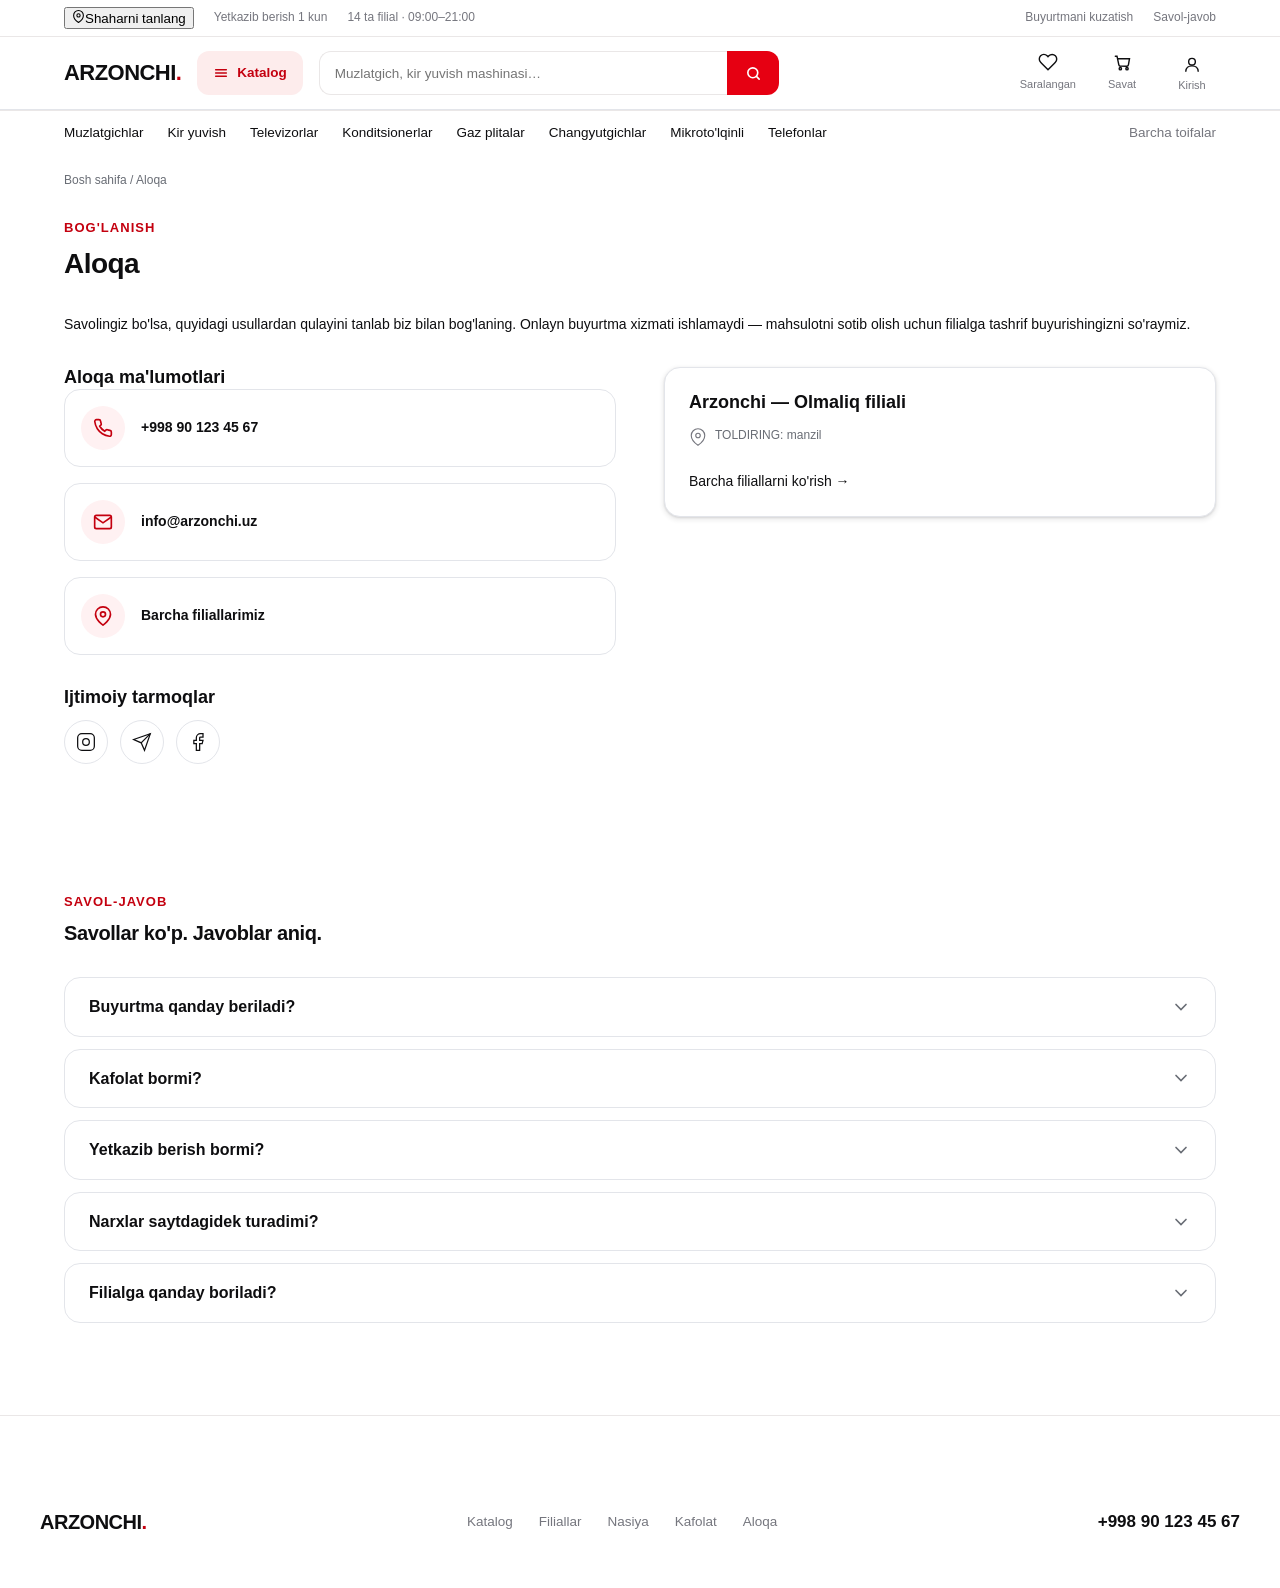
==== commit cc0578bb: "Rasmlar mahalliy nusxadan + premium sahna; filiallar 14 ta RASMLAR — 260 ta mahsulot rasmi tashqi se" ====
--- a/aloqa.html
+++ b/aloqa.html
@@ -16,7 +16,7 @@
       <div class="xizmat-chap">
         <button type="button" class="xizmat-shahar" data-shahar-tugma aria-label="Shaharni tanlash"><svg width="13" height="13" viewBox="0 0 24 24" fill="none" stroke="currentColor" stroke-width="2"><path d="M21 10c0 7-9 13-9 13s-9-6-9-13a9 9 0 0 1 18 0z"/><circle cx="12" cy="10" r="3"/></svg><span data-manzil-matn>Toshkent</span></button>
         <span>Yetkazib berish 1 kun</span>
-        <span>30 ta filial · 09:00–21:00</span>
+        <span>14 ta filial · 09:00–21:00</span>
       </div>
       <div class="xizmat-ong">
         <a href="savat.html">Buyurtmani kuzatish</a>
--- a/css/style.css
+++ b/css/style.css
@@ -74,7 +74,8 @@
 
   /* Neytral shkala — ozgina sovuq (texnika do'koni hissi, Uzum saboqi) */
   --kul-10:   #0E0F12;
-  --kul-15:   #141417;   /* ★ asosiy matn, quyuq bo'lim, footer */
+  --kul-15:   #0E0E10;   /* ★ asosiy matn, quyuq bo'lim, footer — YANGILANDI T0 (2026-09-15):
+                            eski #141417 dan (ARXITEKTORDAN-DASTURCHIGA-YANGI-TIL-TZ.md §5 A.1) */
   --kul-25:   #26282E;
   --kul-35:   #45474F;
   --kul-55:   #696D75;   /* ★ ikkinchi darajali matn — eski #6C6D75 kulrang
@@ -87,15 +88,20 @@
   --kul-90:   #E3E5EA;   /* chegara */
   --kul-94:   #EDEFF3;   /* kulrang yo'lakcha — tema tugmasi, neytral yorliq
                             (eski #EDEEF2 — TZ 01 §1.1 o'lchoviga keltirildi) */
-  --kul-96:   #F1F3F6;   /* ★ sahifa foni (TZ 01 §1.1 o'lchovi) */
+  --kul-96:   #F1F3F6;   /* eski sahifa foni edi — T0 dan keyin --yuza-sahifa endi --kul-100
+                            (oq) ga bog'langan; --kul-96 ning o'zi ataylab o'chirilmadi
+                            (.bosh-holat-ikonka fonida to'g'ridan-to'g'ri ishlatiladi) */
   --kul-97:   #F4F6F8;   /* yuza-ichki (ikkilamchi blok, stepper) — TZ */
-  --kul-98:   #FAFBFC;   /* yuza-yumshoq (zebra, bo'sh holat) — TZ (eski #F8F9FB) */
+  --kul-98:   #FAF9F9;   /* yuza-yumshoq (zebra, bo'sh holat) — YANGILANDI T0: eski #FAFBFC dan
+                            (TZ 01-TOKENLAR.md §1.4 o'lchovi, "deyarli bir xil" almashtirish) */
   --kul-100:  #FFFFFF;   /* ★ kartochka/sirt */
 
   /* Yordamchi — FAQAT yorliqlar uchun (qizil byudjetini yemasin) */
   --sariq-50:  #FFB020;  /* yulduzcha, "KAM QOLDI" — ustidagi matn DOIM qora */
   --sariq-95:  #FFF6E5;
-  --yashil-45: #0B7A58;  /* ★ TEJAM/"Bepul"/"Punktda" MATNI — oq 4.72 ✓ */
+  --yashil-45: #0B7A58;  /* ★ TEJAM/"Bepul"/"Punktda" MATNI — oq 4.72 ✓;
+                             oq ustida TO'LDIRILGAN YUZA sifatida ham 5.33:1
+                             (kontrast.py bilan tekshirilgan, ega qarori 14.09) */
   --yashil-50: #12A150;  /* faqat TO'LDIRILGAN YUZA/ikonka — matn uchun 3.37 ✗ */
   --yashil-95: #E4F5EE;
 
@@ -116,11 +122,17 @@
   /* Komponentlar FAQAT shu qatlamni ishlatadi.                            */
 
   /* — Yuzalar: chuqurlik soya bilan emas, POG'ONA bilan (Material 3 saboqi) */
-  --yuza-sahifa:      var(--kul-96);   /* <body> */
+  --yuza-sahifa:      var(--kul-100);  /* <body> — YANGILANDI T0: eski kulrang sahifa foni
+                                          dan oqqa (TZ §5 A.2, "kulrang sahifa foni yo'q" talabi).
+                                          --kul-96 ning o'zi tegilmadi — boshqa
+                                          joyda (.bosh-holat-ikonka) to'g'ridan-to'g'ri ishlatiladi. */
   --yuza-karta:       var(--kul-100);  /* kartochka, panel */
-  --yuza-ikkilamchi:  var(--kul-97);   /* ichki blok — #F4F6F8 (TZ yuza-ichki) */
-  --yuza-yumshoq:     var(--kul-98);   /* #FAFBFC — zebra, bo'sh holat (TZ) */
-  --yuza-uchinchi:    var(--kul-94);   /* rasm o'rni, skeleton */
+  --yuza-ikkilamchi:  var(--yuza-kulrang);  /* TAXMIN T0: eski #F4F6F8 -> yangi --yuza-kulrang
+                                          #F2F0F0 (TZ §5 A.4, §9-taxmin 3 — yangi tilda alohida
+                                          "ikkilamchi yuza" yo'q, eng yaqini shu) */
+  --yuza-yumshoq:     var(--kul-98);   /* #FAF9F9 — zebra, bo'sh holat (TZ) */
+  --yuza-uchinchi:    var(--yuza-kulrang);  /* TAXMIN T0: eski #EDEFF3 -> --yuza-kulrang
+                                          #F2F0F0, xuddi shu sabab (TZ §5 A.4) */
   --yuza-quyuq:       var(--kul-15);   /* footer, quyuq bo'lim */
 
   /* — Matn (har fon uchun "on-" jufti bor — kontrast avtomatik to'g'ri) */
@@ -148,6 +160,10 @@
   --tugma-asosiy-ochiq:     var(--kul-85);     /* disabled */
   --tugma-asosiy-matn:      var(--matn-qizil-ustida);
 
+  /* — "Savatda ✓" tasdiq holati — YASHIL (ega qarori 14.09, oddiy
+       "Savatga" qizilligicha qoladi). Komponent ichiga #hex yozilmaydi. */
+  --yashil-tasdiq: var(--yashil-45);
+
   /* — Tugma: IKKILAMCHI (shaffof qora — har fonda moslashadi, Uzum saboqi) */
   --tugma-ikki-rest:     rgba(20, 20, 23, 0.06);
   --tugma-ikki-hover:    rgba(20, 20, 23, 0.10);
@@ -160,9 +176,15 @@
 
   /* — Yorliqlar (badge) */
   --yorliq-yangi-fon:    var(--kul-15);    --yorliq-yangi-matn:    var(--kul-100);
-  --yorliq-xit-fon:      var(--qizil-97);  --yorliq-xit-matn:      var(--qizil-45);  /* 4.37->5.70 AA (TZ 01) */
-  --yorliq-kam-fon:      var(--sariq-50);  --yorliq-kam-matn:      var(--kul-15);
-  --yorliq-yoq-fon:      var(--kul-94);    --yorliq-yoq-matn:      var(--kul-65);
+  /* XIT — YANGILANDI T0: fon endi to'ldirilgan qizil + oq matn, eski
+     ochiq-qizil-tint/to'q-qizil-matn EMAS (02-KOMPONENTLAR.md §2 jadvali) */
+  --yorliq-xit-fon:      var(--qizil-50);  --yorliq-xit-matn:      var(--matn-teskari);
+  /* KAM QOLDI — YANGILANDI T0: sariq fon -> qora fon + oq matn — EGA KO'RADI
+     (Dizayner qarori, 02-KOMPONENTLAR.md §2, TZ §5 A.4-band 7) */
+  --yorliq-kam-fon:      var(--qora);      --yorliq-kam-matn:      var(--matn-teskari);
+  /* YOQ ("mavjud emas") — YANGILANDI T0: --yuza-kulrang/--matn-yoq
+     (02-KOMPONENTLAR.md §2 jadvali, TZ §5 A.4-band 8) */
+  --yorliq-yoq-fon:      var(--yuza-kulrang);  --yorliq-yoq-matn:      var(--matn-yoq);
 
   /* "Mavjud emas" — brend qizildan ATAYLAB farqli, neytral grafit (band 9) */
   --rang-mavjud-emas:      var(--kul-65);
@@ -226,7 +248,9 @@
   /* — Chegara: 2 → 7 daraja (TZ 01 §2) */
   --chegara-ichki:   1px solid #EEF0F3;            /* ajratgich, jadval qatori */
   --chegara-bolim:   1px solid #E4E7EC;            /* header/footer ajratgichi */
-  --chegara-belgi:   1.5px solid #C6CBD3;          /* bo'sh checkbox/radio */
+  --chegara-belgi:   1.5px solid #8C8A8A;          /* bo'sh checkbox/radio — YANGILANDI T0:
+                                          eski #C6CBD3 (WCAG 1.4.11 3:1 ni o'tmasdi) dan;
+                                          yangi qiymat 3.43:1 (TZ §5 A.3, 01-TOKENLAR.md §1.5) */
   --chegara-faol:    1.5px solid var(--qizil-50);  /* tanlangan maydon, stepper */
   --chegara-qora:    1.5px solid var(--kul-15);    /* tanlangan variant chipi */
 
@@ -252,33 +276,49 @@
   --radius-8:  8px;   --radius-9:  9px;    --radius-10: 10px;
   --radius-11: 11px;  --radius-14: 14px;   --radius-18: 18px;  --radius-22: 22px;
 
-  /* — TZ nomli ko'priklar: TZ matnidagi nomlar bevosita ishlasin
-       (TZ §8: "DIZAYN.md — qonun, TZ nomlari faqat o'qish uchun") */
-  --qizil:        var(--qizil-50);
-  --qizil-matn:   var(--qizil-45);
-  --qizil-hover:  var(--qizil-40);
-  --qizil-tint:   var(--qizil-96);
-  --matn-1:       var(--matn-asosiy-rang);
-  --matn-2:       var(--matn-ikkinchi);
-  --matn-3:       #55585F;
-  --matn-bosh:    var(--kul-58);
-  --matn-teskari: var(--matn-qizil-ustida);
-  --yuza-ichki:   var(--yuza-ikkilamchi);
-  --yuza-yolak:   var(--kul-94);
-  --yuza-qora:    var(--kul-15);
-  --chg-ichki:    var(--chegara-ichki);
-  --chg-tashqi:   1px solid #DDE1E7;
-  --chg-kuchli:   1.5px solid #DDE1E7;
-  --chg-bolim:    var(--chegara-bolim);
-  --chg-belgi:    var(--chegara-belgi);
-  --chg-faol:     var(--chegara-faol);
-  --chg-qora:     var(--chegara-qora);
-  --r-dumaloq:    999px;
-  --r-katta:      16px;
-  --r-orta:       12px;
-  --r-kichik:     11px;
-  --r-mayda:      9px;
-  --r-yorliq:     6px;
+  /* — TZ nomli ko'priklar: 01-TOKENLAR.md §8 dagi ANIQ nomlar bilan T0
+       (2026-09-15) da QAYTA YOZILDI (patch emas) — ARXITEKTORDAN-
+       DASTURCHIGA-YANGI-TIL-TZ.md §3 4-qator shuni buyurgan: eski
+       taxminiy nomlar (--qizil-matn/-hover/-tint, --matn-3, --matn-bosh,
+       --yuza-ichki, --yuza-yolak, --chg-*, --r-katta/-orta/-kichik(11)/
+       -mayda/-yorliq) loyihaning boshqa hech qayerida (js/html/ilova.css)
+       ishlatilmagan edi (grep bilan tasdiqlandi) — shu sabab xavfsiz
+       almashtirildi, hech narsa buzilmaydi.
+       ⚠️ FAQAT rang (A) va radius/oraliq/balandlik (B) qismi — shrift
+       (--f-*) va soya (C/D bosqichi) BU YERGA QO'SHILMADI, chunki bu T0
+       ishi faqat A+B doirasida (Menejer topshirig'i). */
+  --qizil:          var(--qizil-50);      /* #E60012 — aynan bir xil */
+  --qizil-yuza:     var(--qizil-97);      /* #FFF1F2 — aynan bir xil, nom-alias (TZ §5 A.4) */
+  --qizil-och:      #FF4D5A;              /* YANGI T0: FAQAT --qora fonda — logotip nuqtasi,
+                                              qora kartadagi urg'u (TZ §5 A.3, 01-TOKENLAR §1.2) */
+  --matn-1:         var(--matn-asosiy-rang);  /* #0E0E10 (--kul-15 T0 da yangilandi) */
+  --matn-2:         #6A6A6C;              /* YANGI T0 qiymat — ikkilamchi matn (TZ 01 §1.3) */
+  --matn-teskari:   var(--matn-qizil-ustida); /* #FFFFFF — qizil/qora yuza ustida */
+  --matn-yoq:       #B6B4B4;              /* YANGI T0: faqat o'chirilgan holat — TUZATMANG
+                                              (WCAG 1.4.3 dan ozod, 01-TOKENLAR §1.7) */
+  --yuza-kulrang:   #F2F0F0;              /* YANGI T0: o'chirilgan tugma, "Topshirildi" yorlig'i,
+                                              xarita fon (01-TOKENLAR §1.4) */
+  --yuza-qora:      var(--kul-15);        /* footer/quyuq bo'lim foni */
+  --chiziq:         #EAE7E7;              /* YANGI T0: kartochka chegarasi, ajratgich */
+  --chiziq-belgi:   #8C8A8A;              /* YANGI T0: bo'sh checkbox/radio — WCAG 1.4.11 (3:1) */
+  --chiziq-och:     #DEDBDB;              /* YANGI T0: o'chgan switch yo'lakchasi, nuqta */
+  --chiziq-punktir: #D8D4D4;              /* YANGI T0: bo'sh holat ramkasi (1px dashed) */
+  /* — Radius: oltita pog'ona (B bosqichi, TZ §5 B.1) */
+  --r-mikro:        4px;                  /* YANGI T0 — yo'q edi */
+  --r-kichik:       10px;
+  --r-boshqaruv:    14px;
+  --r-karta:        18px;
+  --r-panel:        22px;
+  --r-dumaloq:      999px;
+  /* — Oraliq: yettita pog'ona (B bosqichi, TZ §5 B.4) */
+  --o-1: 4px;  --o-2: 8px;  --o-3: 12px; --o-4: 16px;
+  --o-5: 24px; --o-6: 32px; --o-7: 40px;
+  /* — Boshqaruv balandligi (B bosqichi, TZ §5 B.3 — token TAYYORLANADI,
+       .tugma balandligiga hali ULANMAYDI — bu B2 komponent ishi) */
+  --b-kichik: 44px; --b-asosiy: 52px; --b-katta: 56px;
+  /* — Sahifa chekkasi / ichki kenglik (B bosqichi, TZ §5 B.4 — token
+       TAYYORLANADI, .konteyner ga hali ULANMAYDI) */
+  --chekka: 40px;  --chekka-mobil: 18px;  --ich: 1200px;
 
   /* ═══════════ KO'CHISH KO'PRIGI (eski nomlar — vaqtinchalik) ═══════════ */
   /* Mavjud style.css eski nomlarni ishlatadi. Ularni birdan olib tashlasak
@@ -448,7 +488,10 @@
 
 .tugma-asosiy[disabled],
 .tugma-asosiy:disabled {
-  background: var(--kul-94); color: #A8ADB5;
+  /* YANGILANDI T0: eski var(--kul-94)+#A8ADB5 -> --yuza-kulrang/--matn-yoq
+     (01-TOKENLAR.md §1.7: "o'chirilgan tugma foni: --yuza-kulrang",
+     TZ §5 A.5 — komponent ichidagi qattiq hex tokenga almashtirildi) */
+  background: var(--yuza-kulrang); color: var(--matn-yoq);
   cursor: not-allowed; transform: none; box-shadow: none;
 }
 
@@ -1986,9 +2029,13 @@
 }
 
 /* ─────────────── 2. MAHSULOT KARTOCHKASI — v3 ─────────────── */
-/* SOYA YO'Q, GRADIENT YO'Q, TRANSFORM YO'Q (DIZAYN.md 5-band) */
+/* ega qarori 14.09: hover'da oldinga chiqish endi YOQILGAN (eski
+   "SOYA YO'Q, TRANSFORM YO'Q" qoidasi bekor qilindi — pastga qarang). */
 .mahsulot-karta {
   position: relative;
+  min-width: 0;              /* grid-item avtomatik min-kenglik guardi:
+                                 uzun nom .mahsulot-grid'ni kengaytirmasin
+                                 (minmax(0,1fr) ruhi — ega qarori 14.09) */
   background: var(--yuza-karta);
   border: 1px solid var(--chegara-nozik);
   border-radius: var(--radius-kartochka);
@@ -1996,13 +2043,31 @@
   overflow: hidden;
   display: flex;
   flex-direction: column;
-  transition: border-color var(--tezlik);
+  transition: border-color var(--tezlik), transform var(--tezlik), box-shadow var(--tezlik);
 }
 
 .mahsulot-karta:hover {
   transform: none;
   box-shadow: none;
   border-color: var(--chegara-kuchli);
+}
+
+/* Faqat sichqonchali qurilmalarda — telefon/planshetda hover "yopishib"
+   qolmasin (ega qarori 14.09: DIZAYN.md "hover'da sakrash yo'q" bekor) */
+@media (hover: hover) {
+  .mahsulot-karta:hover {
+    transform: translateY(-4px);
+    box-shadow: var(--soya-hover);
+    border-color: var(--chegara-kuchli);
+  }
+}
+
+/* Kamaytirilgan harakat afzal ko'rilsa — hover'da sakrash o'chadi */
+@media (prefers-reduced-motion: reduce) {
+  .mahsulot-karta:hover {
+    transform: none;
+    box-shadow: none;
+  }
 }
 
 .mahsulot-karta:focus-within {
@@ -2086,7 +2151,10 @@
   border-radius: var(--radius-yorliq);
 }
 
-.yorliq--chegirma { background: var(--yorliq-yangi-fon); color: var(--yorliq-yangi-matn); }
+/* Chegirma yorlig'i ("-18%") XIT bilan bir xil qizil token ishlatadi —
+   02-KOMPONENTLAR.md:105 jadvali (Nazoratchi 15.09 topgan xato tuzatildi,
+   eski qator qora --yorliq-yangi-fon ga bog'langan edi). */
+.yorliq--chegirma { background: var(--yorliq-xit-fon); color: var(--yorliq-xit-matn); }
 .yorliq--kam      { background: var(--yorliq-kam-fon);   color: var(--yorliq-kam-matn); }
 .yorliq--xit      { background: var(--yorliq-xit-fon);   color: var(--yorliq-xit-matn); }
 .yorliq--yoq      { background: var(--yorliq-yoq-fon);   color: var(--yorliq-yoq-matn); }
@@ -2216,9 +2284,12 @@
 .yulduz { color: var(--kul-85); }
 .yulduz--toliq { color: var(--sariq-50); }
 
-/* — CTA: to'liq kenglik, pastda */
+/* — CTA: to'liq kenglik, pastda — margin-top:auto uni har doim
+   kartochka tarkibining eng pastiga suradi (ega qarori 14.09: turli
+   balandlikdagi nom/reyting/qoldiq bo'lsa ham tugmalar bir chiziqda
+   turadi, chunki .mahsulot-karta-tarkib flex:1 + column) */
 .karta-cta {
-  margin-top: var(--oraliq-3);
+  margin-top: auto;
   height: 40px;
   border-radius: var(--radius-tugma);
   font-size: var(--matn-asosiy);
@@ -2235,7 +2306,7 @@
 .karta-cta:hover   { background: var(--tugma-asosiy-hover); }
 .karta-cta:active  { background: var(--tugma-asosiy-pressed); }
 .karta-cta:focus-visible { outline: 2px solid var(--chegara-fokus); outline-offset: 2px; }
-.karta-cta.savatda { background: var(--yuza-qora); }
+.karta-cta.savatda { background: var(--yashil-tasdiq); } /* ega qarori 14.09 */
 .karta-cta[disabled] { background: var(--tugma-asosiy-ochiq); cursor: not-allowed; }
 
 /* ─────────────── 3. "YANA KO'RSATISH" ─────────────── */
@@ -2758,8 +2829,9 @@
 .bosh-holat {
   text-align: center;
   padding: 26px 20px;
-  background: var(--kul-98);            /* #FAFBFC — TZ §11 */
-  border: 1px dashed #D3D8DF;
+  background: var(--kul-98);            /* #FAF9F9 — TZ §11, T0 da yangilandi */
+  border: 1px dashed var(--chiziq-punktir);  /* YANGILANDI T0: eski #D3D8DF -> yangi til
+                                                 "bo'sh holat ramkasi" (01-TOKENLAR §1.5) */
   border-radius: var(--radius-14);
 }
 
@@ -3700,7 +3772,7 @@
   max-width: 614px;
   z-index: 200;
   background: var(--yuza-karta);
-  border: 1px solid #DDE1E7;
+  border: 1px solid var(--chiziq);  /* YANGILANDI T0: eski #DDE1E7 -> yangi til chizig'i */
   border-radius: 0 0 14px 14px;
   box-shadow: 0 18px 44px rgba(20, 20, 23, 0.16);
   padding: var(--oraliq-2) 0;
@@ -3709,7 +3781,7 @@
 }
 
 .qd-bolim + .qd-bolim,
-.qd-barcha { border-top: 1px solid #EEF0F3; }
+.qd-barcha { border-top: 1px solid var(--chiziq); }  /* YANGILANDI T0: eski #EEF0F3 */
 .qd-bolim + .qd-bolim { margin-top: 6px; padding-top: 6px; }
 
 .qd-sarlavha {
@@ -3741,7 +3813,8 @@
 .qd-rasm {
   flex: 0 0 auto; width: 44px; height: 44px;
   display: grid; place-items: center; overflow: hidden;
-  background: var(--yuza-uchinchi); border-radius: var(--radius-9);
+  background: var(--yuza-uchinchi); border-radius: var(--r-kichik);  /* YANGILANDI T0:
+    9px shkaladan tashqari edi -> eng yaqin yangi pog'ona 10px (TZ §5 B.2, TAXMIN) */
 }
 .qd-rasm img { width: 100%; height: 100%; object-fit: contain; }
 .qd-nom {
@@ -3789,17 +3862,24 @@
   scroll-snap-type: x mandatory;
   scrollbar-width: none;
   -webkit-overflow-scrolling: touch;
-  border-radius: var(--radius-blok);
+  border-radius: var(--radius-blok);  /* KONTEYNER burchagi yagona manba — */
 }
 .hero-karusel::-webkit-scrollbar { display: none; }
 
+/* ega qarori 14.09: chetdagi "ochiq bo'shliq" sababi — har bir slayd
+   O'ZINING radiusiga ega edi, shu sabab o'rtadagi slayd ekranga
+   to'liq kelganda ham uning chap/o'ng burchagi yumaloqlanib, orqadagi
+   sahifa foni bir tirqish bo'lib ko'rinardi. Endi radius FAQAT
+   konteynerda (yuqorida) — slayd o'zi to'g'ri burchakli to'rtburchak,
+   overflow:hidden esa glow/rasmni o'z ichida kesib turadi. */
 .hero-slayd {
   flex: 0 0 100%;
+  width: 100%;
   scroll-snap-align: start;
+  scroll-snap-stop: always;
   position: relative;
   overflow: hidden;
   min-height: 292px;
-  border-radius: var(--radius-blok);
   background: linear-gradient(115deg, #16181D 0%, #22262E 58%, #2C313A 100%);
   display: flex;
   align-items: center;
@@ -3818,7 +3898,7 @@
   padding: 5px 10px; border-radius: var(--radius-yorliq);
 }
 .hero-slayd h2 {
-  color: #FFFFFF; font-size: 40px; font-weight: 800; line-height: 1.04;
+  color: var(--matn-teskari); font-size: 40px; font-weight: 800; line-height: 1.04;
   letter-spacing: -0.032em; margin: 14px 0 10px;
 }
 .hero-slayd p {
@@ -3828,7 +3908,7 @@
 .hero-slayd-tugma {
   display: inline-flex; align-items: center; gap: 6px;
   height: 46px; padding: 0 22px; border-radius: var(--radius-tugma);
-  background: var(--qizil-50); color: #FFFFFF; font-size: 14.5px; font-weight: 700;
+  background: var(--qizil-50); color: var(--matn-teskari); font-size: 14.5px; font-weight: 700;
 }
 .hero-slayd-rasm {
   position: absolute; right: 30px; bottom: -18px;
@@ -3870,7 +3950,7 @@
 }
 .hero-taklif-havola:hover { text-decoration: underline; }
 .hero-yetkazish {
-  background: var(--kul-15); color: #FFFFFF;
+  background: var(--kul-15); color: var(--matn-teskari);
   border-radius: var(--radius-kartochka); padding: 16px 18px;
   display: flex; flex-direction: column; gap: 3px;
 }
@@ -3910,7 +3990,7 @@
 .kabinet-avatar {
   flex: 0 0 auto; width: 48px; height: 48px; border-radius: var(--radius-chip);
   display: grid; place-items: center;
-  background: var(--kul-15); color: #fff; font-size: var(--matn-h3); font-weight: 800;
+  background: var(--kul-15); color: var(--matn-teskari); font-size: var(--matn-h3); font-weight: 800;
 }
 .kabinet-sarlavha { margin: 0 0 var(--oraliq-3); font-size: var(--matn-h4); }
 .kabinet-royxat { display: flex; flex-direction: column; gap: var(--oraliq-2); }
@@ -3936,7 +4016,7 @@
 /* ── 1. Xizmat qatori (eng tepa, 36px) ── */
 .xizmat-qatori {
   background: var(--yuza-karta);
-  border-bottom: 1px solid #E4E7EC;
+  border-bottom: 1px solid var(--chiziq);  /* YANGILANDI T0: eski #E4E7EC */
   font-size: 12px;
   color: var(--kul-58);
 }
@@ -3975,7 +4055,8 @@
 }
 .header-ichki .header-qidiruv input[type="search"] {
   flex: 1 1 auto; height: 44px; padding: 0 15px; font-size: 13.5px;
-  border: 1px solid var(--kul-88); border-right: 0;
+  border: 1px solid var(--chiziq); border-right: 0;  /* YANGILANDI T0: --kul-88 aniqlanmagan
+    token edi (grep bilan topildi, fallbacksiz — border butunlay ko'rinmas edi) */
   border-radius: var(--radius-tugma) 0 0 var(--radius-tugma);
   background: var(--yuza-karta); color: var(--matn-asosiy-rang); min-width: 0;
 }
@@ -4000,12 +4081,12 @@
 .header-ong .dokon-badge {
   position: absolute; top: -5px; right: 1px;
   min-width: 17px; height: 17px; padding: 0 4px;
-  background: var(--qizil-50); color: #fff; border-radius: 999px;
+  background: var(--qizil-50); color: var(--matn-teskari); border-radius: 999px;
   font-size: 10px; font-weight: 700; display: grid; place-items: center;
 }
 
 /* ── 3. Kategoriya qatori (header ostida, 44px) ── */
-.kategoriya-qatori { background: var(--yuza-karta); border-top: 1px solid #EEF0F3; }
+.kategoriya-qatori { background: var(--yuza-karta); border-top: 1px solid var(--chiziq); }  /* YANGILANDI T0: eski #EEF0F3 */
 .kategoriya-ichki {
   height: 44px; display: flex; align-items: center; gap: 24px;
   font-size: 13.5px; overflow-x: auto; scrollbar-width: none;
@@ -4019,7 +4100,7 @@
 /* ── 5. Footer — OQ, bir qatorli (Dizayner) ── */
 .sayt-footer--yangi {
   margin-top: 28px; background: var(--yuza-karta);
-  border-top: 1px solid #E4E7EC; color: var(--kul-58);
+  border-top: 1px solid var(--chiziq); color: var(--kul-58);  /* YANGILANDI T0: eski #E4E7EC */
 }
 .footer-yangi-ichki {
   display: flex; align-items: center; justify-content: space-between;
@@ -4054,7 +4135,7 @@
   display: flex; align-items: center; gap: 12px; justify-content: center;
   padding: 0 12px;
 }
-.ishonch-katak:not(:last-child) { border-right: 1px solid #EEF0F3; }
+.ishonch-katak:not(:last-child) { border-right: 1px solid var(--chiziq); }  /* YANGILANDI T0: eski #EEF0F3 */
 .ishonch-katak svg { flex: 0 0 auto; width: 24px; height: 24px; stroke: var(--matn-qizil); }
 .ishonch-katak b { display: block; font-size: 13.5px; font-weight: 700; }
 .ishonch-katak span { font-size: 12px; color: var(--matn-ikkinchi); }
@@ -4080,12 +4161,14 @@
 .filtr-yon-sarlavha { font-size: 15px; font-weight: 800; }
 .filtr-tozala { border: 0; background: none; color: var(--matn-qizil); font-size: 12.5px; font-weight: 600; cursor: pointer; }
 .filtr-tozala:hover { text-decoration: underline; }
-.filtr-blok { border-top: 1px solid #EEF0F3; padding: 14px 0; }
+.filtr-blok { border-top: 1px solid var(--chiziq); padding: 14px 0; }  /* YANGILANDI T0: eski #EEF0F3 */
 .filtr-blok-sarlavha { font-size: 13.5px; font-weight: 700; margin-bottom: 8px; }
 .filtr-narx { display: flex; gap: 8px; }
 .filtr-narx input {
   flex: 1 1 0; min-width: 0; height: 36px; padding: 0 10px; font-size: 12.5px;
-  border: 1px solid var(--kul-88); border-radius: var(--radius-9);
+  /* YANGILANDI T0: --kul-88 aniqlanmagan token edi (border ko'rinmas edi);
+     radius 9px shkaladan tashqari -> eng yaqin 10px (TZ §5 B.2, TAXMIN) */
+  border: 1px solid var(--chiziq); border-radius: var(--r-kichik);
   background: var(--yuza-karta); color: var(--matn-asosiy-rang);
 }
 .filtr-narx input:focus { outline: none; border-color: var(--qizil-50); }
@@ -4096,6 +4179,9 @@
 .filtr-yana { align-self: flex-start; margin-top: 6px; border: 0; background: none; color: var(--matn-qizil); font-size: 12.5px; font-weight: 600; cursor: pointer; }
 
 .filtr-ochish { display: none; }
+.filtr-fon { display: none; }
+.filtr-yopish { display: none; }
+.filtr-korish { display: none; }
 @media (max-width: 899px) {
   .katalog-tartib { grid-template-columns: 1fr; }
   .katalog-kontent .mahsulot-grid { grid-template-columns: repeat(2, minmax(0, 1fr)); }
@@ -4104,8 +4190,51 @@
     border: 1.5px solid var(--chegara-kuchli); border-radius: var(--radius-tugma);
     background: var(--yuza-karta); font-weight: 700; font-size: 13.5px; cursor: pointer; margin-bottom: 12px;
   }
-  .filtr-yon { display: none; position: static; margin-bottom: 12px; }
-  .filtr-yon.ochiq { display: block; }
+
+  /* Filtr paneli = pastdan chiqadigan varaq (bottom-sheet) */
+  .filtr-yon {
+    display: block;
+    position: fixed;
+    left: 0; right: 0; bottom: 0; top: auto;
+    max-height: 84vh;
+    overflow-y: auto;
+    margin: 0;
+    border-radius: 20px 20px 0 0;
+    border: none;
+    box-shadow: 0 -10px 34px rgba(20, 20, 23, 0.20);
+    transform: translateY(100%);
+    transition: transform 0.28s ease;
+    z-index: 200;
+    padding: 4px 20px calc(20px + env(safe-area-inset-bottom, 0px));
+  }
+  .filtr-yon.ochiq { transform: translateY(0); }
+  .filtr-yon-bosh {
+    position: sticky; top: 0;
+    background: var(--yuza-karta);
+    padding: 16px 0 10px;
+    z-index: 1;
+  }
+  .filtr-yopish {
+    display: inline-grid; place-items: center;
+    width: 32px; height: 32px; margin-left: 8px;
+    border: none; border-radius: 999px; cursor: pointer;
+    background: var(--yuza-ikkilamchi); color: var(--matn-asosiy-rang);
+  }
+  .filtr-korish {
+    display: block; width: 100%; height: 48px; margin-top: 14px;
+    border: none; border-radius: var(--radius-tugma); cursor: pointer;
+    background: var(--qizil-50); color: var(--matn-teskari); font-size: 14.5px; font-weight: 700;
+  }
+  .filtr-fon {
+    display: block;
+    position: fixed; inset: 0;
+    background: rgba(20, 20, 23, 0.45);
+    z-index: 199;
+    opacity: 0; visibility: hidden;
+    transition: opacity 0.2s ease, visibility 0.2s ease;
+  }
+  .filtr-fon.ochiq { opacity: 1; visibility: visible; }
+  body.sheet-ochiq { overflow: hidden; }
 }
 @media (max-width: 479px) {
   .katalog-kontent .mahsulot-grid { grid-template-columns: repeat(2, minmax(0, 1fr)); }
@@ -4267,7 +4396,7 @@
 
 .sotib-nasiya {
   margin-top: var(--oraliq-4);
-  background: #FFF7E8;
+  background: var(--nasiya-fon);  /* YANGILANDI T0: eski #FFF7E8 endi token */
   border-radius: 12px;
   padding: 12px;
 }
@@ -4276,16 +4405,16 @@
   align-items: baseline;
   justify-content: space-between;
   font-size: var(--matn-kichik);
-  color: #6B5320;
+  color: var(--nasiya-matn);
 }
 .sotib-nasiya .sn-hisob {
   background: none; border: none; padding: 0; cursor: pointer;
-  font: inherit; font-size: 0.75rem; font-weight: 700; color: #6B5320;
+  font: inherit; font-size: 0.75rem; font-weight: 700; color: var(--nasiya-matn);
   text-decoration: underline;
 }
 .sotib-nasiya .sn-oylik { font-size: 1.15rem; font-weight: 800; margin-top: 2px; color: var(--qora); }
 .sotib-nasiya .sn-oylik span { font-size: var(--matn-kichik); font-weight: 600; }
-.sotib-nasiya .sn-izoh { font-size: 0.72rem; color: #6B5320; margin-top: 2px; }
+.sotib-nasiya .sn-izoh { font-size: 0.72rem; color: var(--nasiya-matn); margin-top: 2px; }
 .nasiya-toliq { margin-top: var(--oraliq-3); }
 
 .sotib-karta .sk-savat {
@@ -4491,3 +4620,432 @@
   .ba-karta { width: calc(50% - 20px); }
   .ba-hammasi { width: 100%; }
 }
+
+/* ═══════════════════════════════════════════════════════════════════════
+   CHECKOUT — Savat -> Rasmiylashtirish -> Tasdiq (Dizayner TZ 07)
+   4-qadamli stepper + forma(1fr) + xulosa(336px) + tasdiq ekrani
+   ═══════════════════════════════════════════════════════════════════════ */
+
+/* ── Stepper ── */
+.checkout-qadam {
+  display: flex;
+  align-items: center;
+  list-style: none;
+  margin: 0 0 var(--oraliq-5);
+  padding: 14px 18px;
+  background: var(--oq);
+  border: 1px solid var(--chegara-nozik);
+  border-radius: 14px;
+  overflow-x: auto;
+  scrollbar-width: none;
+}
+.checkout-qadam::-webkit-scrollbar { display: none; }
+.checkout-qadam .cq-band {
+  display: flex;
+  align-items: center;
+  gap: 9px;
+  flex-shrink: 0;
+}
+.checkout-qadam .cq-belgi {
+  width: 26px;
+  height: 26px;
+  border-radius: 999px;
+  display: grid;
+  place-items: center;
+  font-size: 12px;
+  font-weight: 700;
+  background: var(--kul-90);
+  color: var(--matn-ikkinchi);
+}
+.checkout-qadam .cq-matn {
+  font-size: 0.84rem;
+  font-weight: 500;
+  color: var(--matn-ikkinchi);
+  white-space: nowrap;
+}
+.checkout-qadam .cq-faol .cq-belgi { background: var(--qizil-50); color: var(--matn-teskari); }
+.checkout-qadam .cq-faol .cq-matn { color: var(--qora); font-weight: 700; }
+.checkout-qadam .cq-tugadi .cq-belgi { background: var(--yashil-45); color: var(--matn-teskari); }
+.checkout-qadam .cq-tugadi .cq-matn { color: var(--qora); font-weight: 600; }
+.checkout-qadam .cq-chiziq {
+  flex: 1 1 20px;
+  min-width: 16px;
+  height: 1.5px;
+  background: var(--chiziq);  /* YANGILANDI T0: --kul-88 aniqlanmagan edi, fallback #E4E7EC har doim ishlatilardi */
+  margin: 0 12px;
+}
+.checkout-qadam .cq-chiziq--tugadi { background: var(--yashil-45); }
+@media (max-width: 560px) {
+  .checkout-qadam { padding: 12px; }
+  .checkout-qadam .cq-matn { display: none; }
+  .checkout-qadam .cq-faol .cq-matn { display: inline; }
+  .checkout-qadam .cq-chiziq { margin: 0 6px; }
+}
+
+/* ── Rasmiylashtirish: forma + xulosa ── */
+.checkout-tuzilma {
+  display: grid;
+  grid-template-columns: minmax(0, 1fr) 336px;
+  gap: var(--oraliq-5);
+  align-items: start;
+}
+@media (max-width: 900px) {
+  .checkout-tuzilma { grid-template-columns: minmax(0, 1fr); }
+}
+
+.checkout-blok {
+  background: var(--oq);
+  border: 1px solid var(--chegara-nozik);
+  border-radius: var(--radius-kartochka);
+  padding: 18px 20px;
+  margin-bottom: var(--oraliq-4);
+}
+.checkout-blok-bosh {
+  display: flex;
+  align-items: center;
+  gap: 10px;
+  margin-bottom: var(--oraliq-4);
+}
+.checkout-blok-bosh .cb-raqam {
+  width: 24px;
+  height: 24px;
+  border-radius: 999px;
+  background: var(--qizil-97);
+  color: var(--matn-qizil);
+  display: grid;
+  place-items: center;
+  font-size: 12px;
+  font-weight: 700;
+  flex-shrink: 0;
+}
+.checkout-blok-bosh h2 { font-size: 1rem; font-weight: 800; margin: 0; }
+
+.checkout-maydonlar {
+  display: grid;
+  grid-template-columns: 1fr 1fr;
+  gap: var(--oraliq-3);
+}
+.checkout-maydonlar .maydon--keng { grid-column: 1 / -1; }
+.maydon-ixtiyoriy { color: var(--matn-uchinchi); font-weight: 400; }
+@media (max-width: 520px) {
+  .checkout-maydonlar { grid-template-columns: 1fr; }
+}
+
+.checkout-variantlar { display: grid; gap: 10px; }
+.checkout-variant {
+  display: flex;
+  align-items: center;
+  gap: 11px;
+  border: 1.5px solid var(--chegara-kuchli);
+  border-radius: 12px;
+  padding: 13px 14px;
+  cursor: pointer;
+  transition: border-color var(--tezlik), box-shadow var(--tezlik);
+}
+.checkout-variant input { position: absolute; opacity: 0; pointer-events: none; }
+.checkout-variant .cv-radio {
+  width: 19px;
+  height: 19px;
+  border-radius: 999px;
+  border: 1.5px solid var(--chegara-kuchli);
+  flex-shrink: 0;
+  position: relative;
+  transition: border-color var(--tezlik);
+}
+.checkout-variant input:checked ~ .cv-radio {
+  border-color: var(--qizil-50);
+  background: var(--qizil-50);
+}
+.checkout-variant input:checked ~ .cv-radio::after {
+  content: "";
+  position: absolute;
+  inset: 5px;
+  border-radius: 999px;
+  background: var(--oq);
+}
+.checkout-variant:has(input:checked) {
+  border-color: var(--qizil-50);
+  box-shadow: 0 0 0 3px rgba(230, 0, 18, 0.10);
+}
+.checkout-variant .cv-ikon { color: var(--matn-qizil); display: flex; flex-shrink: 0; }
+.checkout-variant .cv-matn { display: flex; flex-direction: column; min-width: 0; }
+.checkout-variant .cv-matn b { font-size: 0.86rem; font-weight: 700; }
+.checkout-variant .cv-matn span { font-size: var(--matn-kichik); color: var(--matn-ikkinchi); }
+.checkout-variant .cv-ong { margin-left: auto; font-size: 0.8rem; font-weight: 700; white-space: nowrap; }
+.checkout-variant .cv-bepul { color: var(--matn-tejam-yashil); }
+
+.checkout-manzil {
+  display: inline-flex;
+  align-items: center;
+  gap: 7px;
+  margin-top: var(--oraliq-3);
+  background: none;
+  border: none;
+  padding: 0;
+  cursor: pointer;
+  font: inherit;
+  font-size: var(--matn-kichik);
+  font-weight: 600;
+  color: var(--matn-qizil);
+}
+.checkout-manzil svg { stroke: var(--matn-qizil); }
+
+/* ── Xulosa (o'ng) ── */
+.checkout-xulosa {
+  background: var(--oq);
+  border: 1px solid var(--chegara-nozik);
+  border-radius: var(--radius-kartochka);
+  padding: 18px 20px;
+  position: sticky;
+  top: 16px;
+}
+.checkout-xulosa h2 { font-size: 1rem; font-weight: 800; margin: 0 0 var(--oraliq-3); }
+.checkout-xulosa .xk-royxat {
+  border-bottom: 1px solid var(--chegara-nozik);
+  padding-bottom: var(--oraliq-3);
+  margin-bottom: var(--oraliq-3);
+  max-height: 260px;
+  overflow-y: auto;
+}
+.xk-qator {
+  display: flex;
+  align-items: center;
+  gap: 10px;
+  padding: 8px 0;
+}
+.xk-qator .xk-rasm {
+  width: 46px;
+  height: 46px;
+  border-radius: 10px;
+  overflow: hidden;
+  background: var(--yuza-uchinchi);
+  flex-shrink: 0;
+  display: grid;
+  place-items: center;
+}
+.xk-qator .xk-rasm img { width: 100%; height: 100%; object-fit: contain; }
+.xk-qator .xk-nom {
+  flex-grow: 1;
+  min-width: 0;
+  font-size: 0.8rem;
+  line-height: 1.35;
+  display: -webkit-box;
+  -webkit-line-clamp: 2;
+  -webkit-box-orient: vertical;
+  overflow: hidden;
+}
+.xk-qator .xk-soni { display: block; font-size: 0.72rem; color: var(--matn-ikkinchi); margin-top: 2px; }
+.xk-qator .xk-narx { font-size: 0.82rem; font-weight: 700; white-space: nowrap; }
+.checkout-berish { width: 100%; height: 50px; margin-top: var(--oraliq-3); font-size: 0.95rem; }
+
+/* ── TASDIQ sahifasi ── */
+.td-muvaffaqiyat {
+  background: var(--oq);
+  border: 1px solid var(--chegara-nozik);
+  border-radius: 18px;
+  padding: 32px 24px;
+  text-align: center;
+}
+.td-belgi {
+  width: 64px;
+  height: 64px;
+  border-radius: 999px;
+  background: var(--yashil-95);
+  color: var(--yashil-45);
+  margin: 0 auto;
+  display: grid;
+  place-items: center;
+}
+.td-muvaffaqiyat h1 { margin: 16px 0 0; font-size: 1.6rem; font-weight: 800; letter-spacing: -0.03em; }
+.td-raqam { font-size: 0.9rem; color: var(--matn-ikkinchi); margin-top: 8px; }
+.td-raqam b { color: var(--qora); }
+.td-tugmalar { display: flex; gap: 10px; justify-content: center; flex-wrap: wrap; margin-top: 20px; }
+
+.td-blok {
+  background: var(--oq);
+  border: 1px solid var(--chegara-nozik);
+  border-radius: var(--radius-kartochka);
+  padding: 22px 24px;
+  margin-top: var(--oraliq-4);
+}
+
+.td-timeline { display: flex; align-items: flex-start; }
+.td-timeline .td-tl-band {
+  display: flex;
+  flex-direction: column;
+  align-items: center;
+  gap: 8px;
+  width: 25%;
+  text-align: center;
+}
+.td-timeline .td-tl-belgi {
+  width: 28px;
+  height: 28px;
+  border-radius: 999px;
+  background: var(--oq);
+  border: 2px solid var(--kul-85);
+  display: grid;
+  place-items: center;
+  color: var(--matn-teskari);
+}
+.td-timeline .td-tl-belgi.tugadi { background: var(--yashil-45); border-color: var(--yashil-45); }
+.td-timeline .td-tl-matn b { display: block; font-size: 0.8rem; font-weight: 700; }
+.td-timeline .td-tl-matn span { font-size: 0.72rem; color: var(--matn-ikkinchi); margin-top: 2px; }
+.td-timeline .td-tl-chiziq {
+  flex-grow: 1;
+  height: 2px;
+  background: var(--kul-85);
+  margin: 14px 4px 0;
+}
+.td-timeline .td-tl-chiziq.tugadi { background: var(--yashil-45); }
+@media (max-width: 640px) {
+  .td-timeline { overflow-x: auto; scrollbar-width: none; }
+  .td-timeline .td-tl-band { width: auto; min-width: 96px; }
+  .td-timeline .td-tl-chiziq { min-width: 24px; }
+}
+
+.td-tafsilot {
+  display: grid;
+  grid-template-columns: 1fr 1fr;
+  gap: var(--oraliq-4);
+  margin-top: var(--oraliq-4);
+  align-items: start;
+}
+@media (max-width: 720px) {
+  .td-tafsilot { grid-template-columns: 1fr; }
+}
+.td-karta {
+  background: var(--oq);
+  border: 1px solid var(--chegara-nozik);
+  border-radius: var(--radius-kartochka);
+  padding: 20px;
+}
+.td-karta h2 { font-size: 1rem; font-weight: 800; margin: 0 0 var(--oraliq-3); }
+.td-mahsulot {
+  display: flex;
+  align-items: center;
+  justify-content: space-between;
+  gap: 12px;
+  padding: 10px 0;
+  border-bottom: 1px solid var(--chegara-nozik);
+}
+.td-mahsulot .td-nom { font-size: 0.84rem; }
+.td-mahsulot .td-soni { display: block; font-size: 0.75rem; color: var(--matn-ikkinchi); margin-top: 2px; }
+.td-mahsulot .td-narx { font-size: 0.84rem; font-weight: 700; white-space: nowrap; }
+.td-jami {
+  display: flex;
+  align-items: center;
+  justify-content: space-between;
+  margin-top: var(--oraliq-3);
+  padding-top: var(--oraliq-3);
+  font-size: 1.05rem;
+  font-weight: 800;
+}
+.td-satr {
+  display: flex;
+  align-items: baseline;
+  justify-content: space-between;
+  gap: 12px;
+  padding: 8px 0;
+  border-bottom: 1px solid var(--chegara-nozik);
+  font-size: 0.84rem;
+}
+.td-satr:last-child { border-bottom: none; }
+.td-satr span:first-child { color: var(--matn-ikkinchi); }
+.td-satr span:last-child { font-weight: 600; text-align: right; }
+
+/* ═══ MOBIL STICKY CTA — mahsulot & savat (Dizayner MobilMahsulot/MobilSavat) ═══ */
+.mobil-sotib-cta, .mobil-savat-cta { display: none; }
+@media (max-width: 767px) {
+  .mobil-sotib-cta, .mobil-savat-cta {
+    display: flex;
+    align-items: center;
+    gap: 12px;
+    position: fixed;
+    left: 0; right: 0; bottom: 60px;
+    z-index: 149;
+    background: var(--oq);
+    border-top: 1px solid var(--chegara-nozik);
+    padding: 9px 16px;
+    box-shadow: 0 -4px 16px rgba(20, 20, 23, 0.06);
+  }
+  .mobil-sotib-cta .msc-narx,
+  .mobil-savat-cta .msc-narx {
+    display: flex;
+    flex-direction: column;
+    line-height: 1.2;
+    flex-shrink: 0;
+  }
+  .msc-narx b { font-size: 1.05rem; font-weight: 800; letter-spacing: -0.02em; }
+  .msc-narx .msc-nasiya,
+  .mobil-savat-cta .msc-narx span { font-size: 0.68rem; color: var(--matn-ikkinchi); }
+  .msc-tugma {
+    flex: 1 1 auto;
+    height: 46px;
+    max-width: 62%;
+    margin-left: auto;
+  }
+  /* Kontent ikkala panel (CTA 62px + tab 60px) tagida qolmasin */
+  body.mobil-cta-bor { padding-bottom: 124px; }
+  body.mobil-cta-bor .xabar-idishi { bottom: 138px; }
+}
+
+/* ======================================================================
+   PREMIUM RASM SAHNASI (ega so'rovi, 16.09)
+   ----------------------------------------------------------------------
+   Ega yuborgan namunalar (Samsung Bespoke, Haier, Premier, Xpert) bitta
+   formulaga asoslanadi: mahsulot TO'LIQ ko'rinadi, yumshoq sahnada
+   "turadi", ostida nozik soya bor.
+
+   Muammo: `.mahsulot-karta-rasm img` da `object-fit: cover` edi — u
+   mahsulotning chetlarini QIRQIB tashlaydi (muzlatgichning tepasi yoki
+   televizorning yon tomoni kesilardi). Premium afishalarda hech qachon
+   bunday bo'lmaydi.
+
+   Yechim: `contain` (butun mahsulot ko'rinadi) + yumshoq radial sahna
+   fon + "yerga qo'nish" soyasi. Bu 272 ta mahsulotning HAMMASIGA
+   bir zumda ta'sir qiladi va hech qanday yangi rasm talab qilmaydi.
+   AI bilan rasm yasash alohida bosqich (ARZONCHI-RASM-AI-PROMPT.md).
+   ====================================================================== */
+
+.mahsulot-karta-rasm {
+  background:
+    radial-gradient(120% 95% at 50% 12%, #FFFFFF 0%, rgba(255, 255, 255, 0) 65%),
+    linear-gradient(170deg, #FBFCFD 0%, #F0F2F6 100%);
+}
+
+/* Mahsulot endi qirqilmaydi — butunlay ko'rinadi. */
+.mahsulot-karta-rasm img {
+  object-fit: contain;
+  padding: 10% 12% 13%;
+  /* Mahsulot "yerda turgandek" ko'rinishi uchun nozik soya. */
+  filter: drop-shadow(0 10px 14px rgba(16, 18, 27, 0.16));
+  transition: transform var(--tezlik);
+  /* Katalog rasmlarining aksariyatida OQ fon "pishirib" qo'yilgan — sahna
+     ustida u oq to'rtburchak bo'lib ko'rinadi. `multiply` oq piksellarni
+     ko'rinmas qiladi, ya'ni mahsulot qirqib olingandek chiqadi. Rasm fonida
+     oq bo'lmasa ham zarar yo'q — sahna deyarli oq. */
+  mix-blend-mode: multiply;
+}
+
+/* Sahna ostidagi yumshoq "yer" soyasi — afishalardagidek. */
+.mahsulot-karta-rasm::after {
+  content: "";
+  position: absolute;
+  left: 22%;
+  right: 22%;
+  bottom: 8%;
+  height: 8px;
+  border-radius: 50%;
+  background: radial-gradient(50% 50% at 50% 50%, rgba(16, 18, 27, 0.20) 0%, rgba(16, 18, 27, 0) 72%);
+  pointer-events: none;
+}
+
+/* Kartaga olib borilganda mahsulot biroz yaqinlashadi. */
+.mahsulot-karta:hover .mahsulot-karta-rasm img { transform: scale(1.045); }
+
+/* Harakatni kamaytirishni so'raganlarga hurmat. */
+@media (prefers-reduced-motion: reduce) {
+  .mahsulot-karta-rasm img,
+  .mahsulot-karta:hover .mahsulot-karta-rasm img { transition: none; transform: none; }
+}
